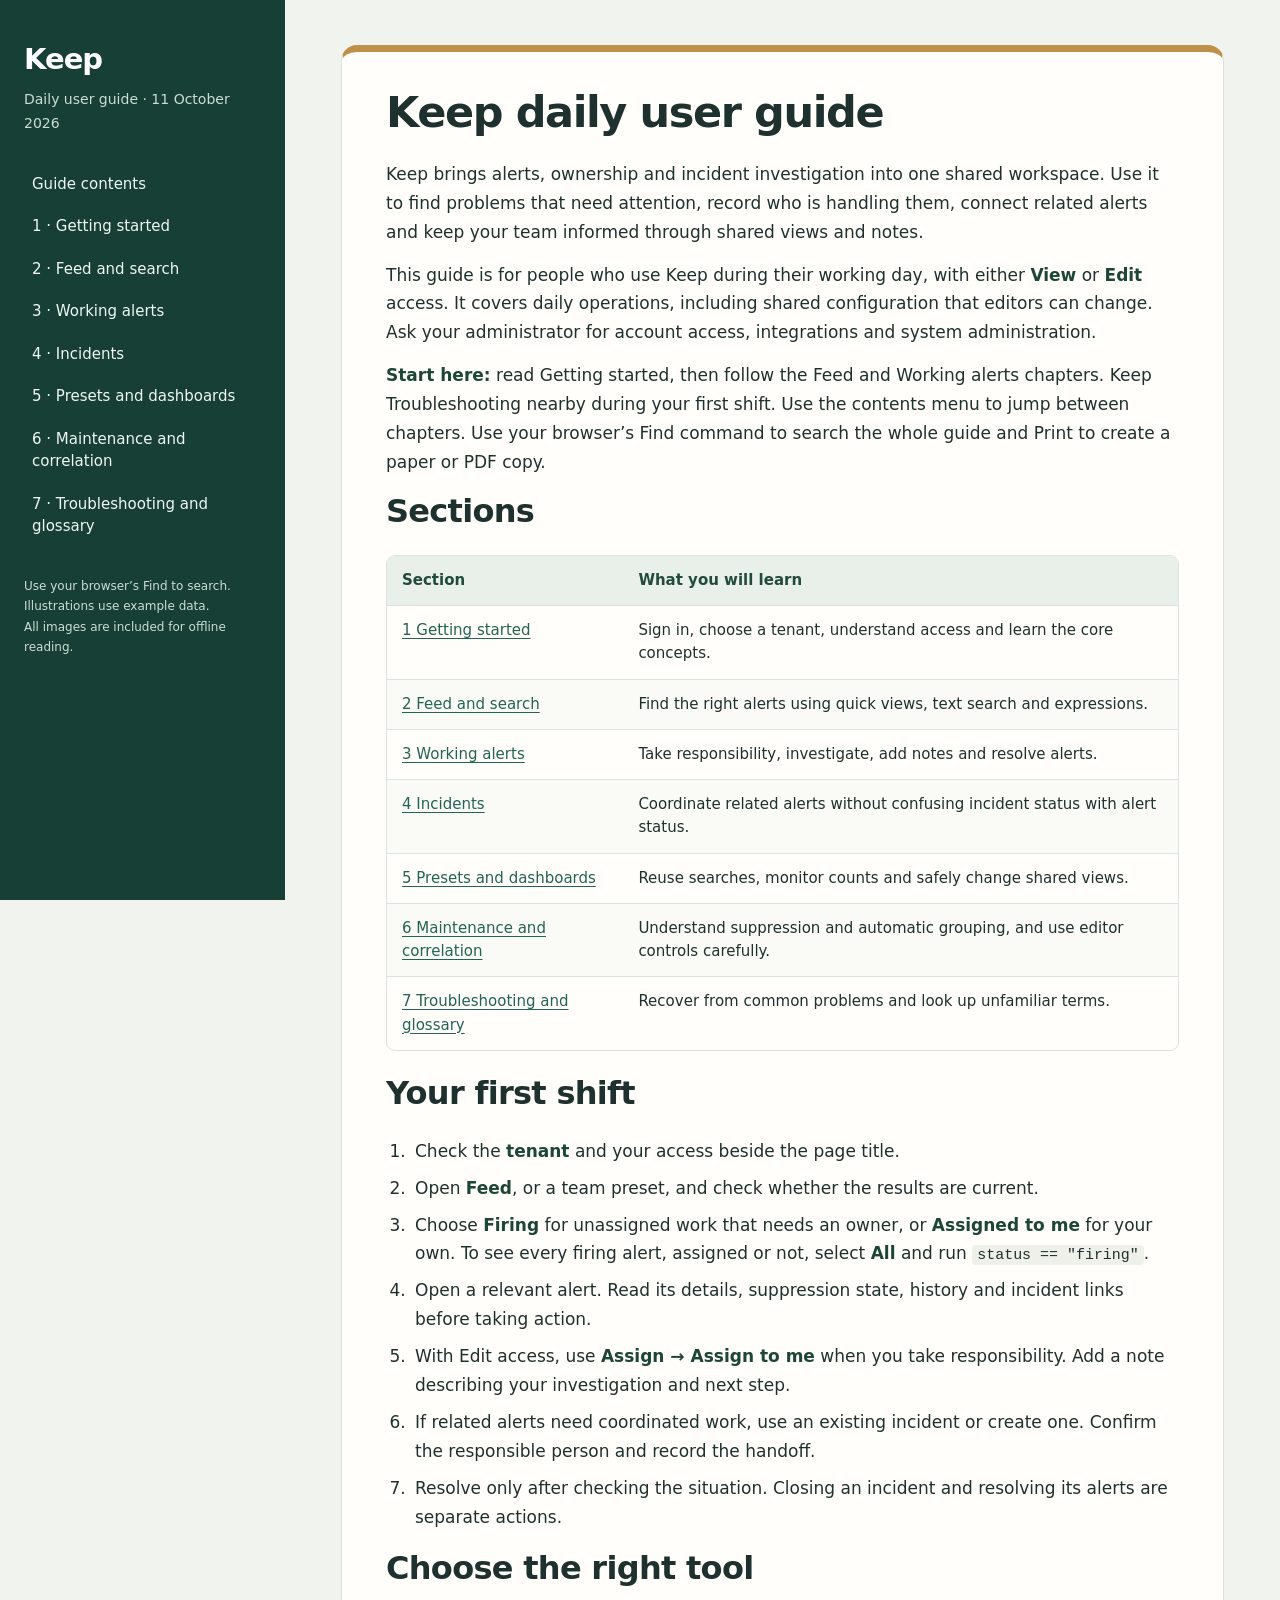
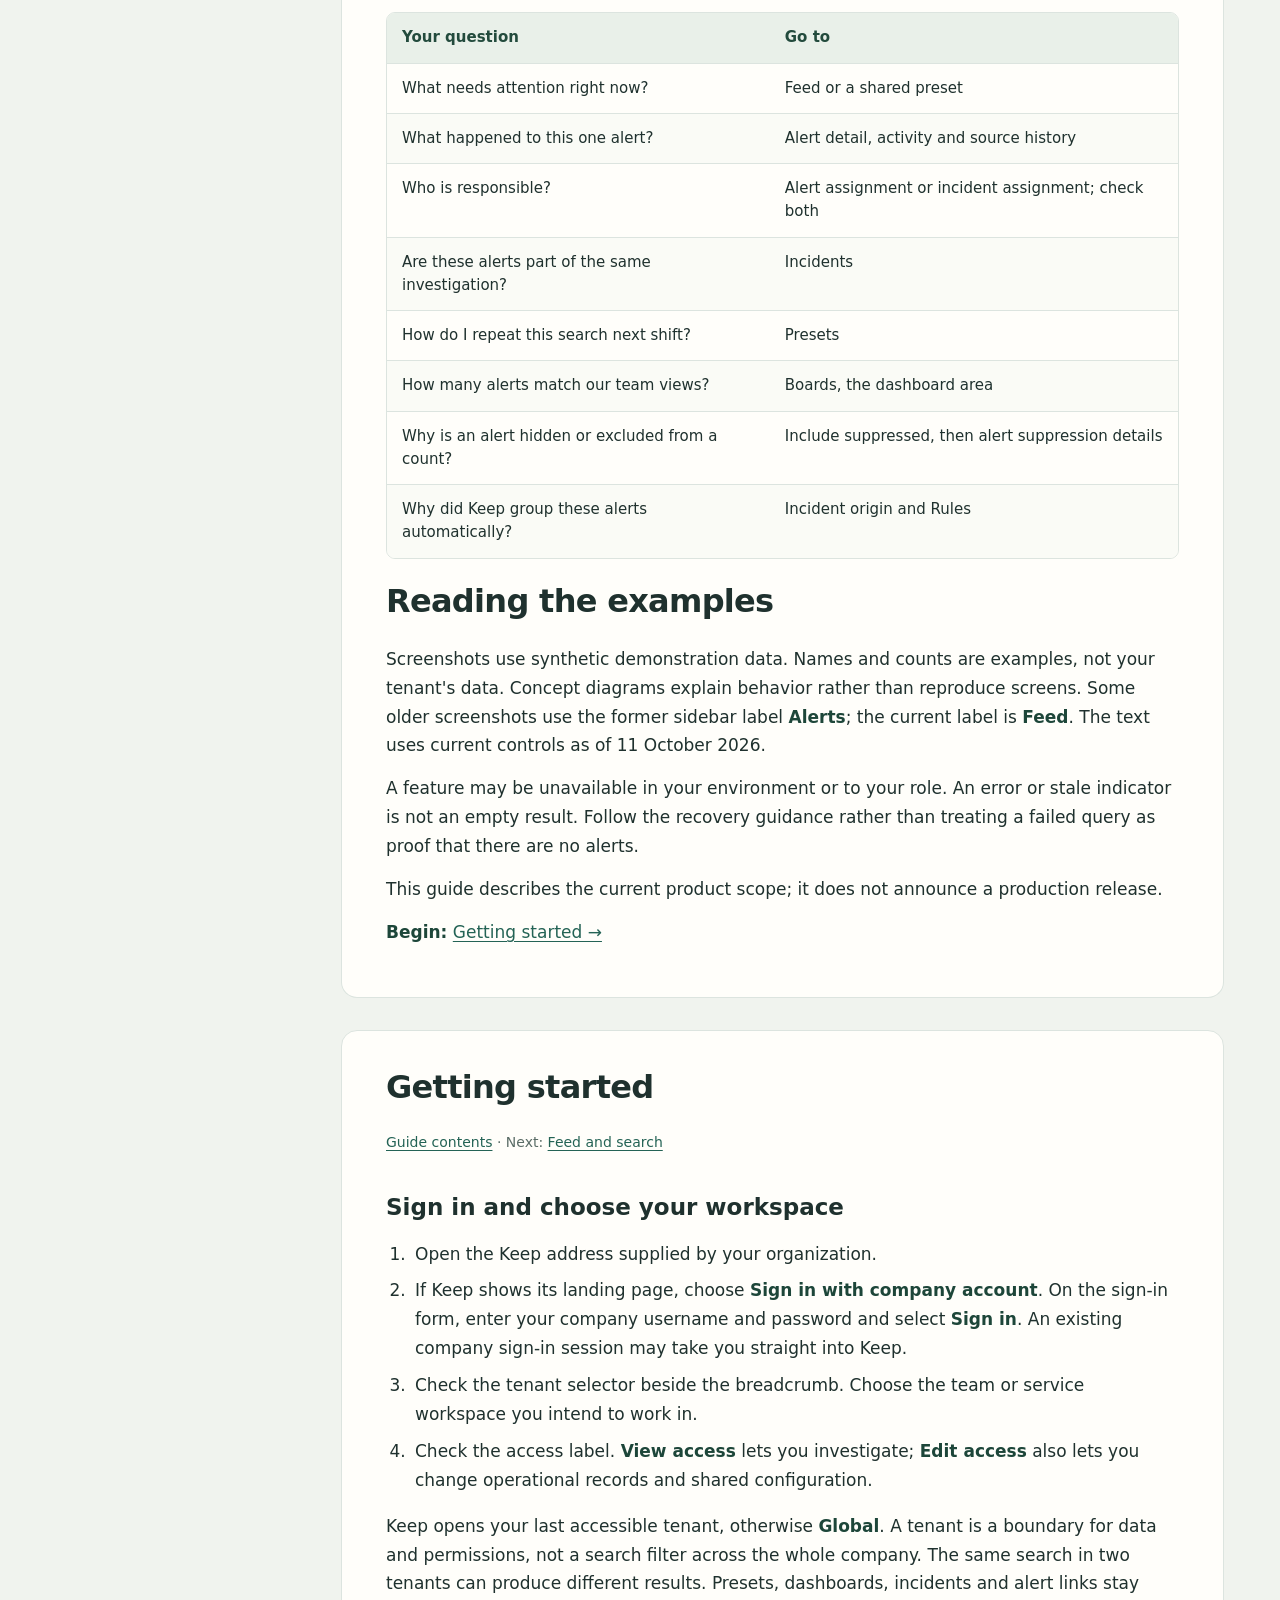
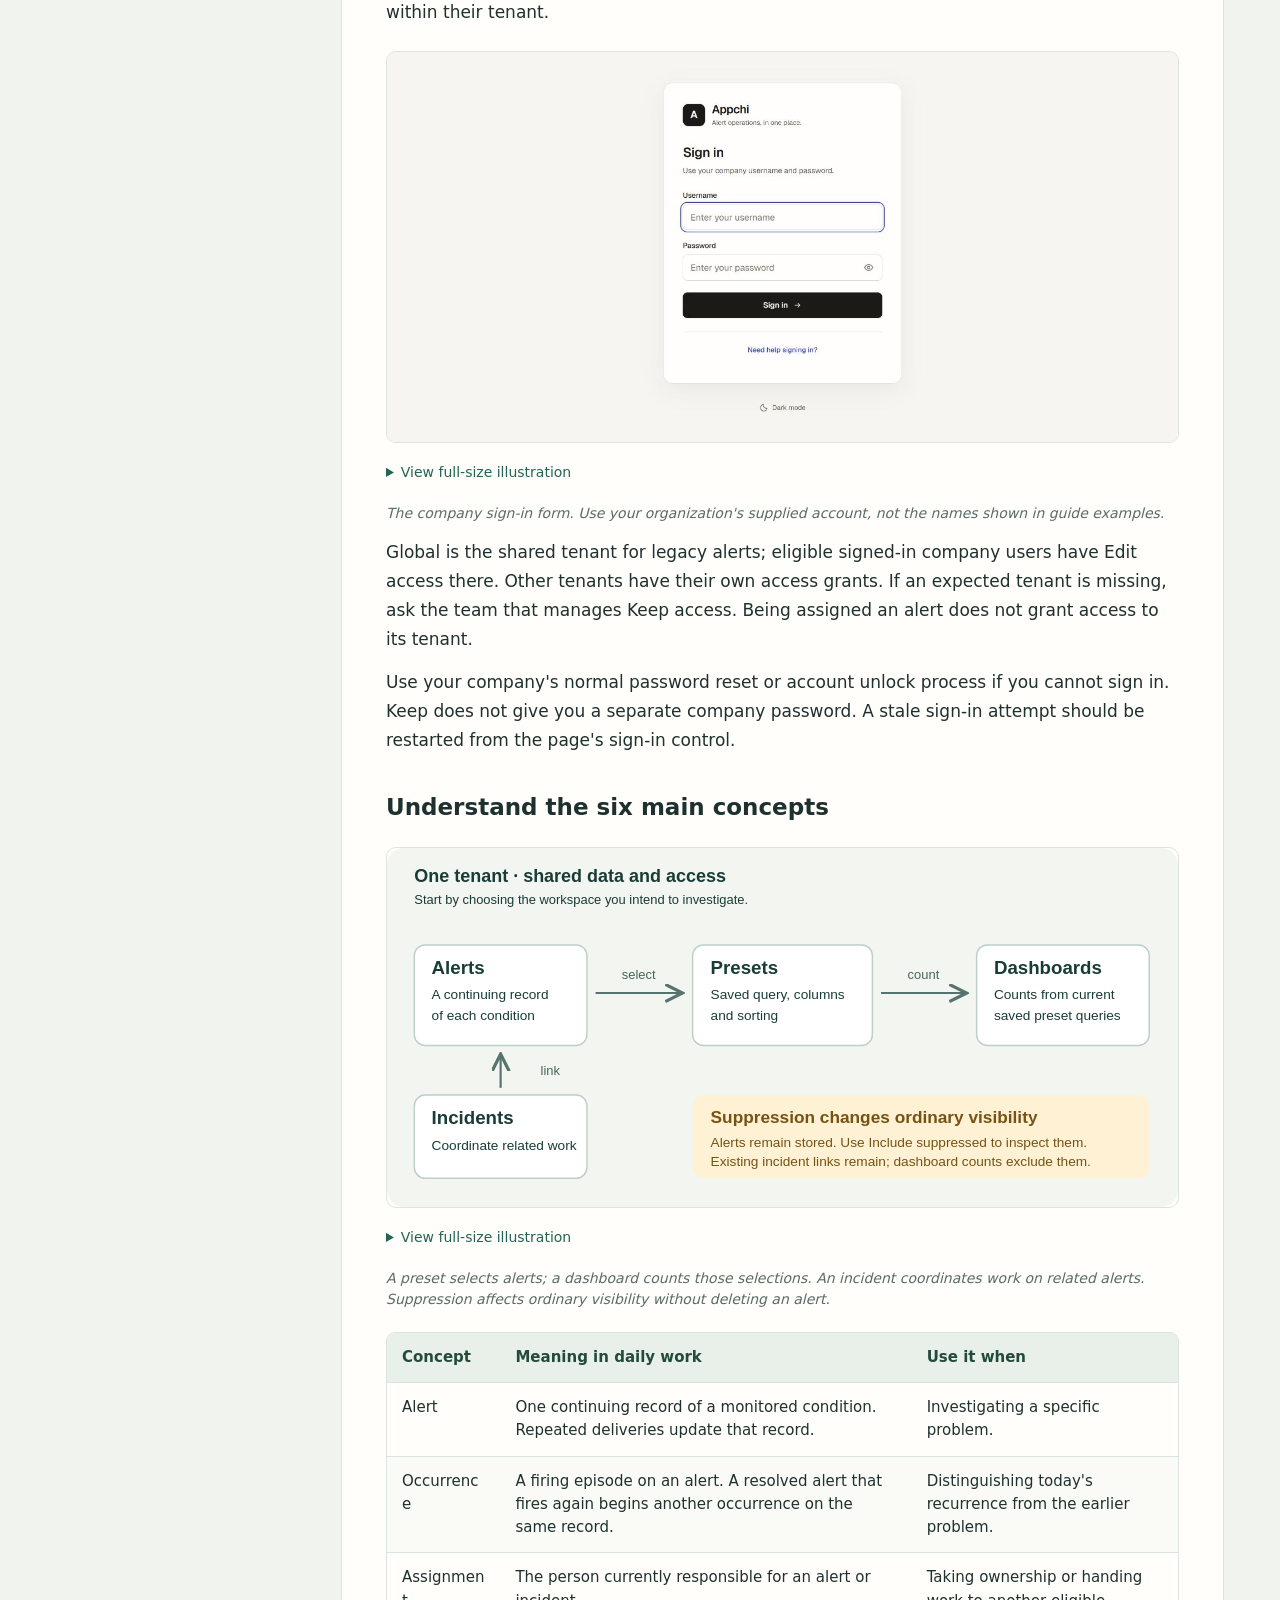
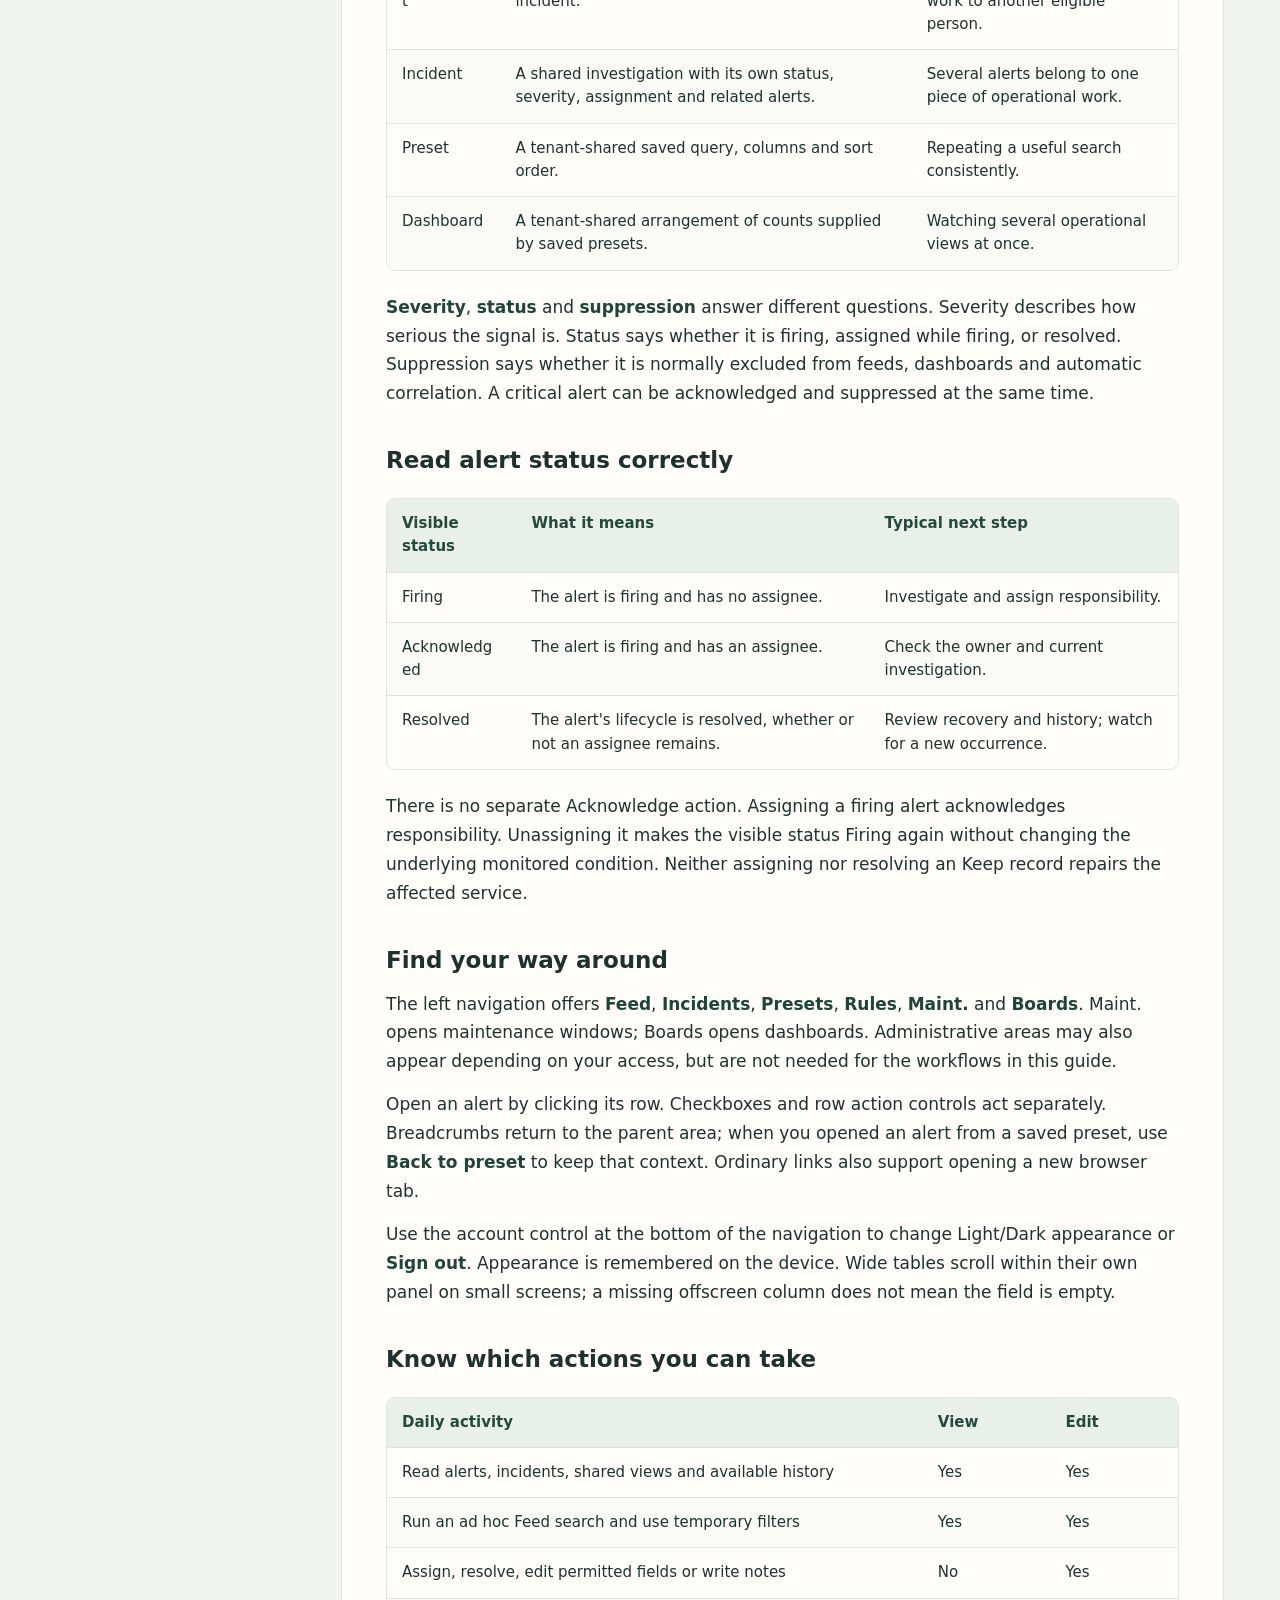
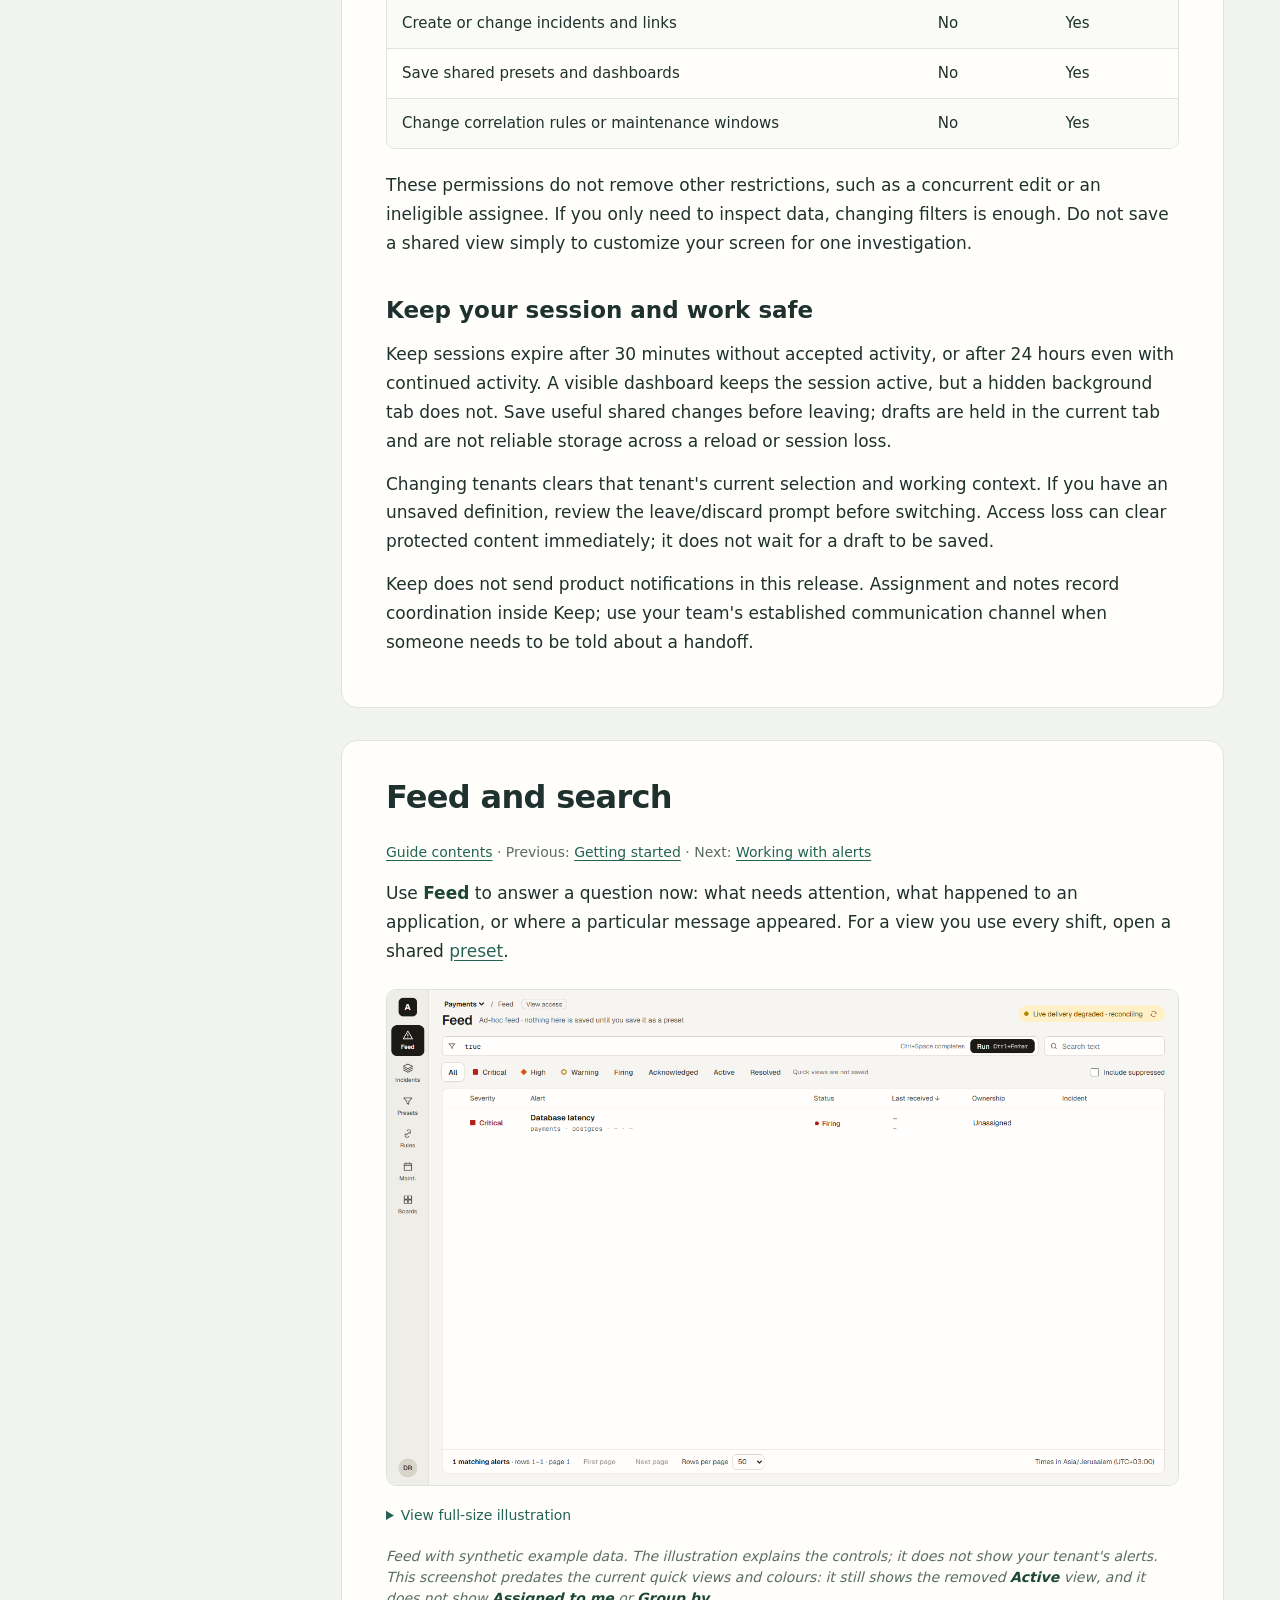
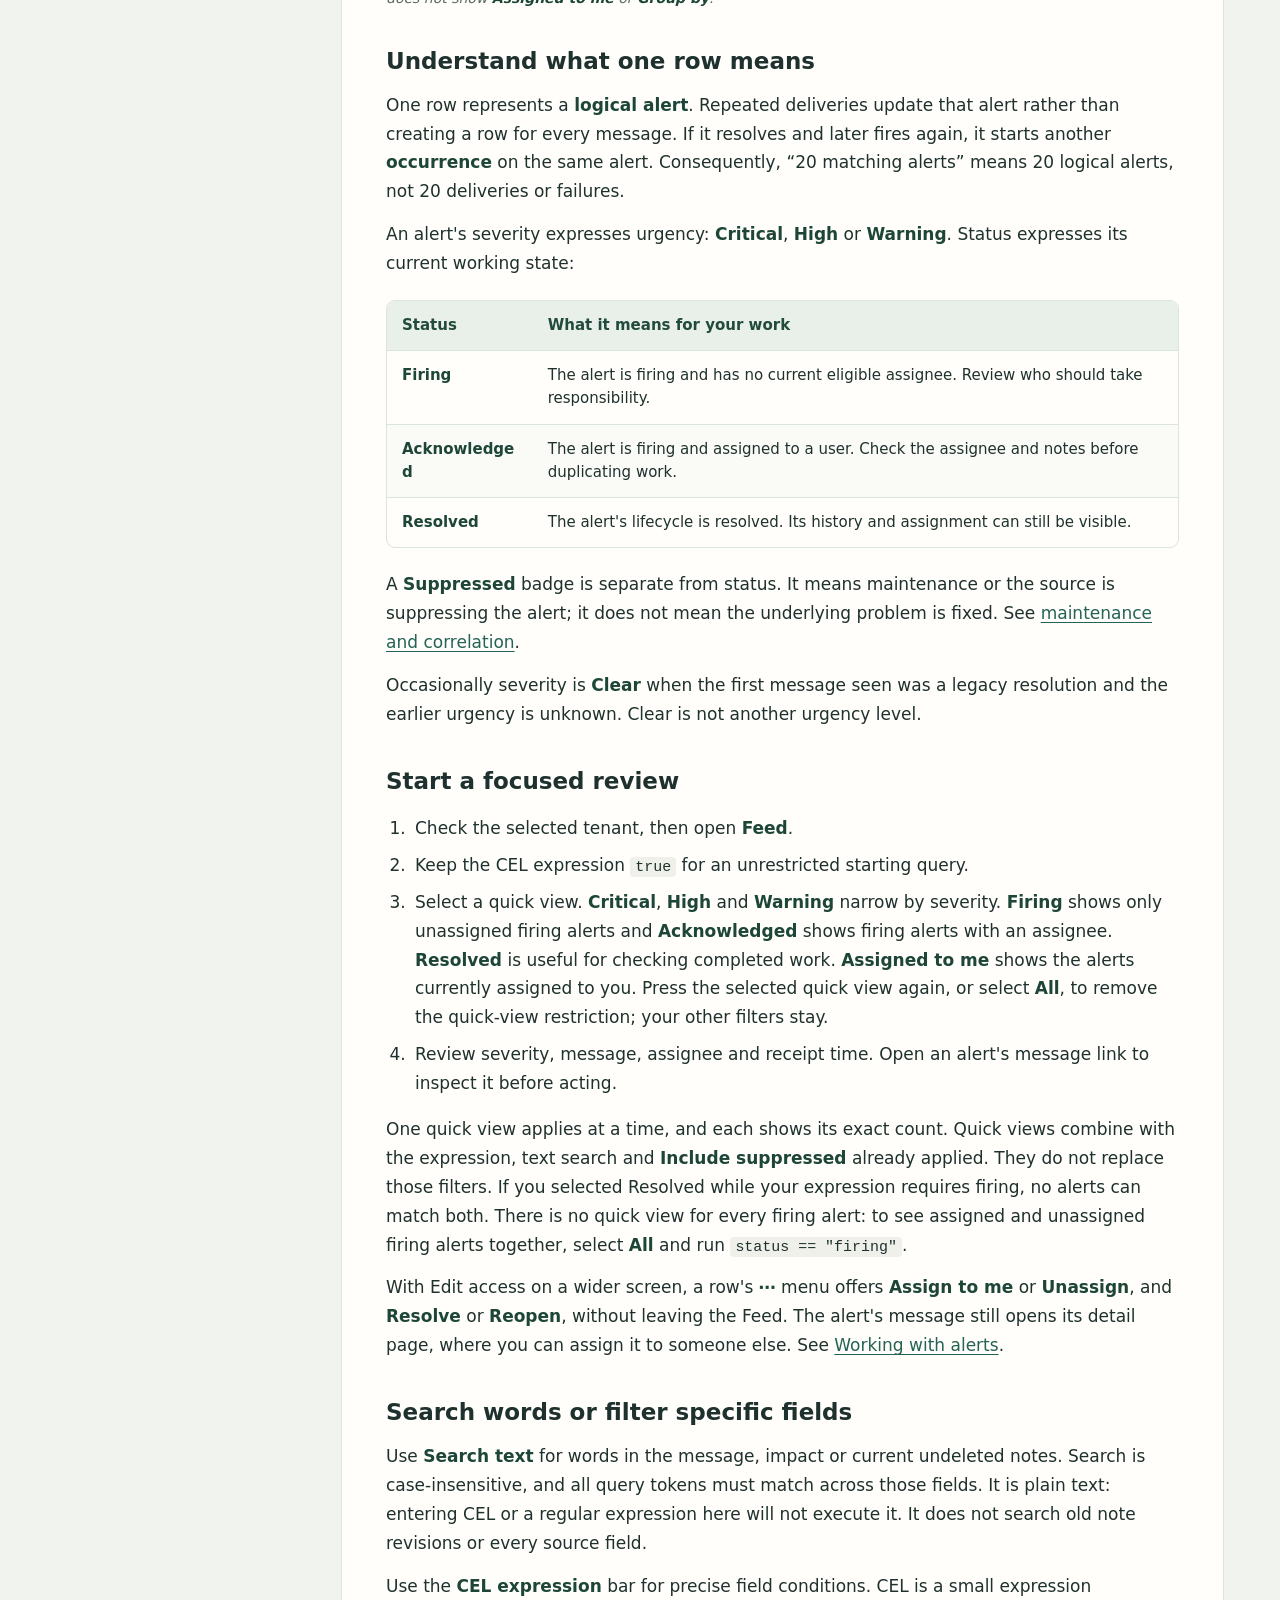
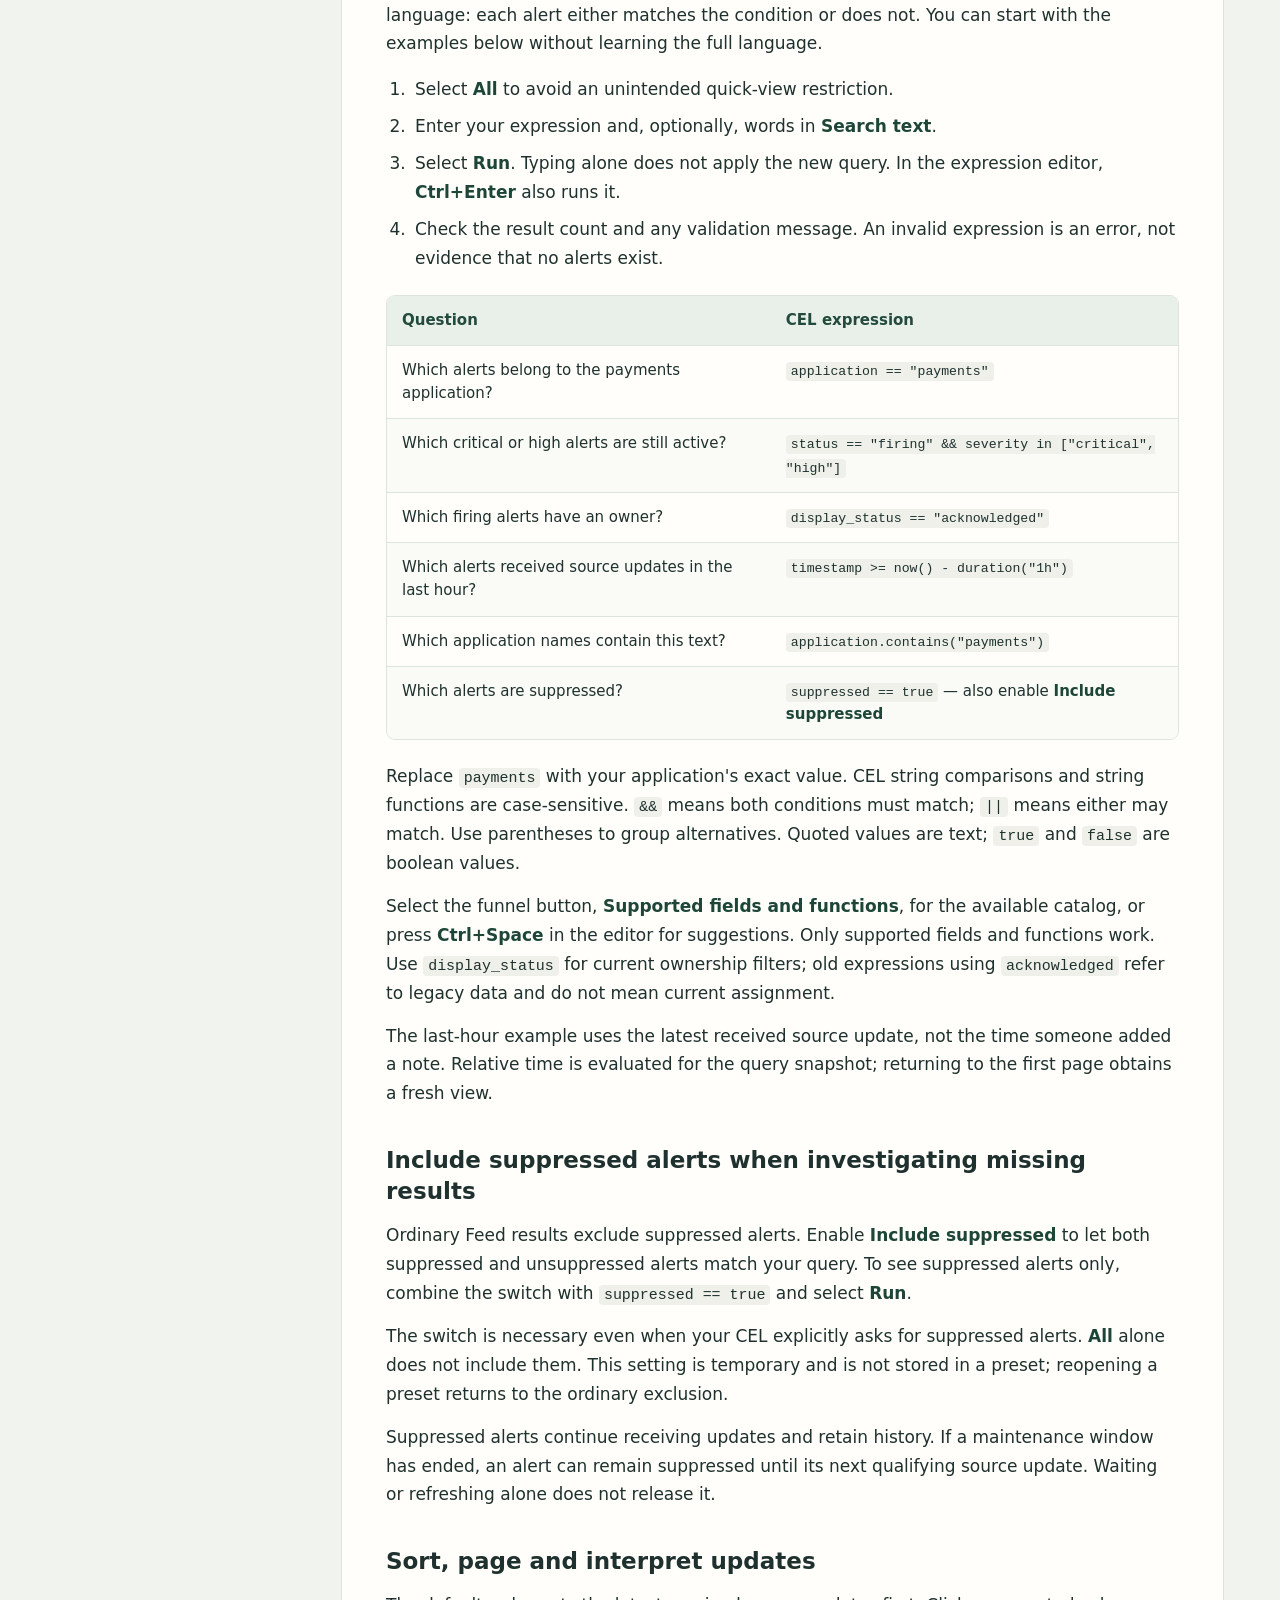
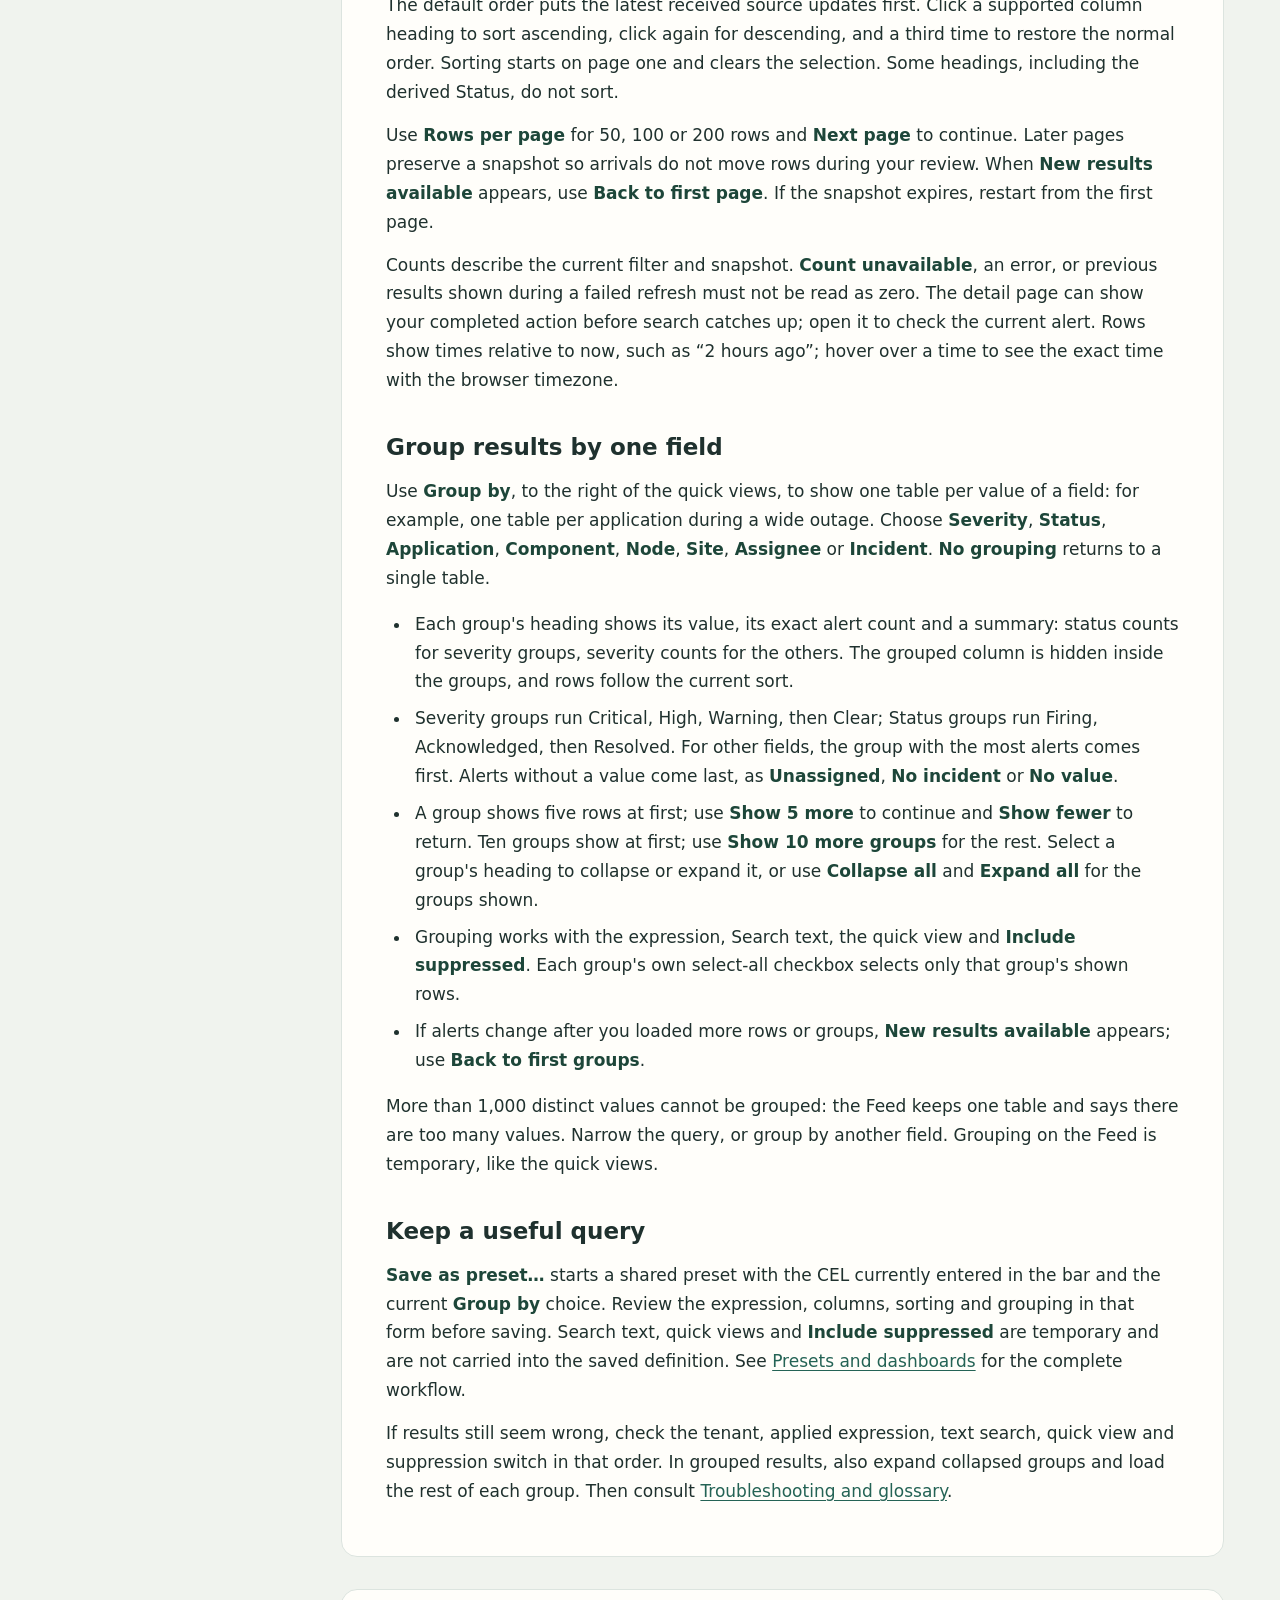
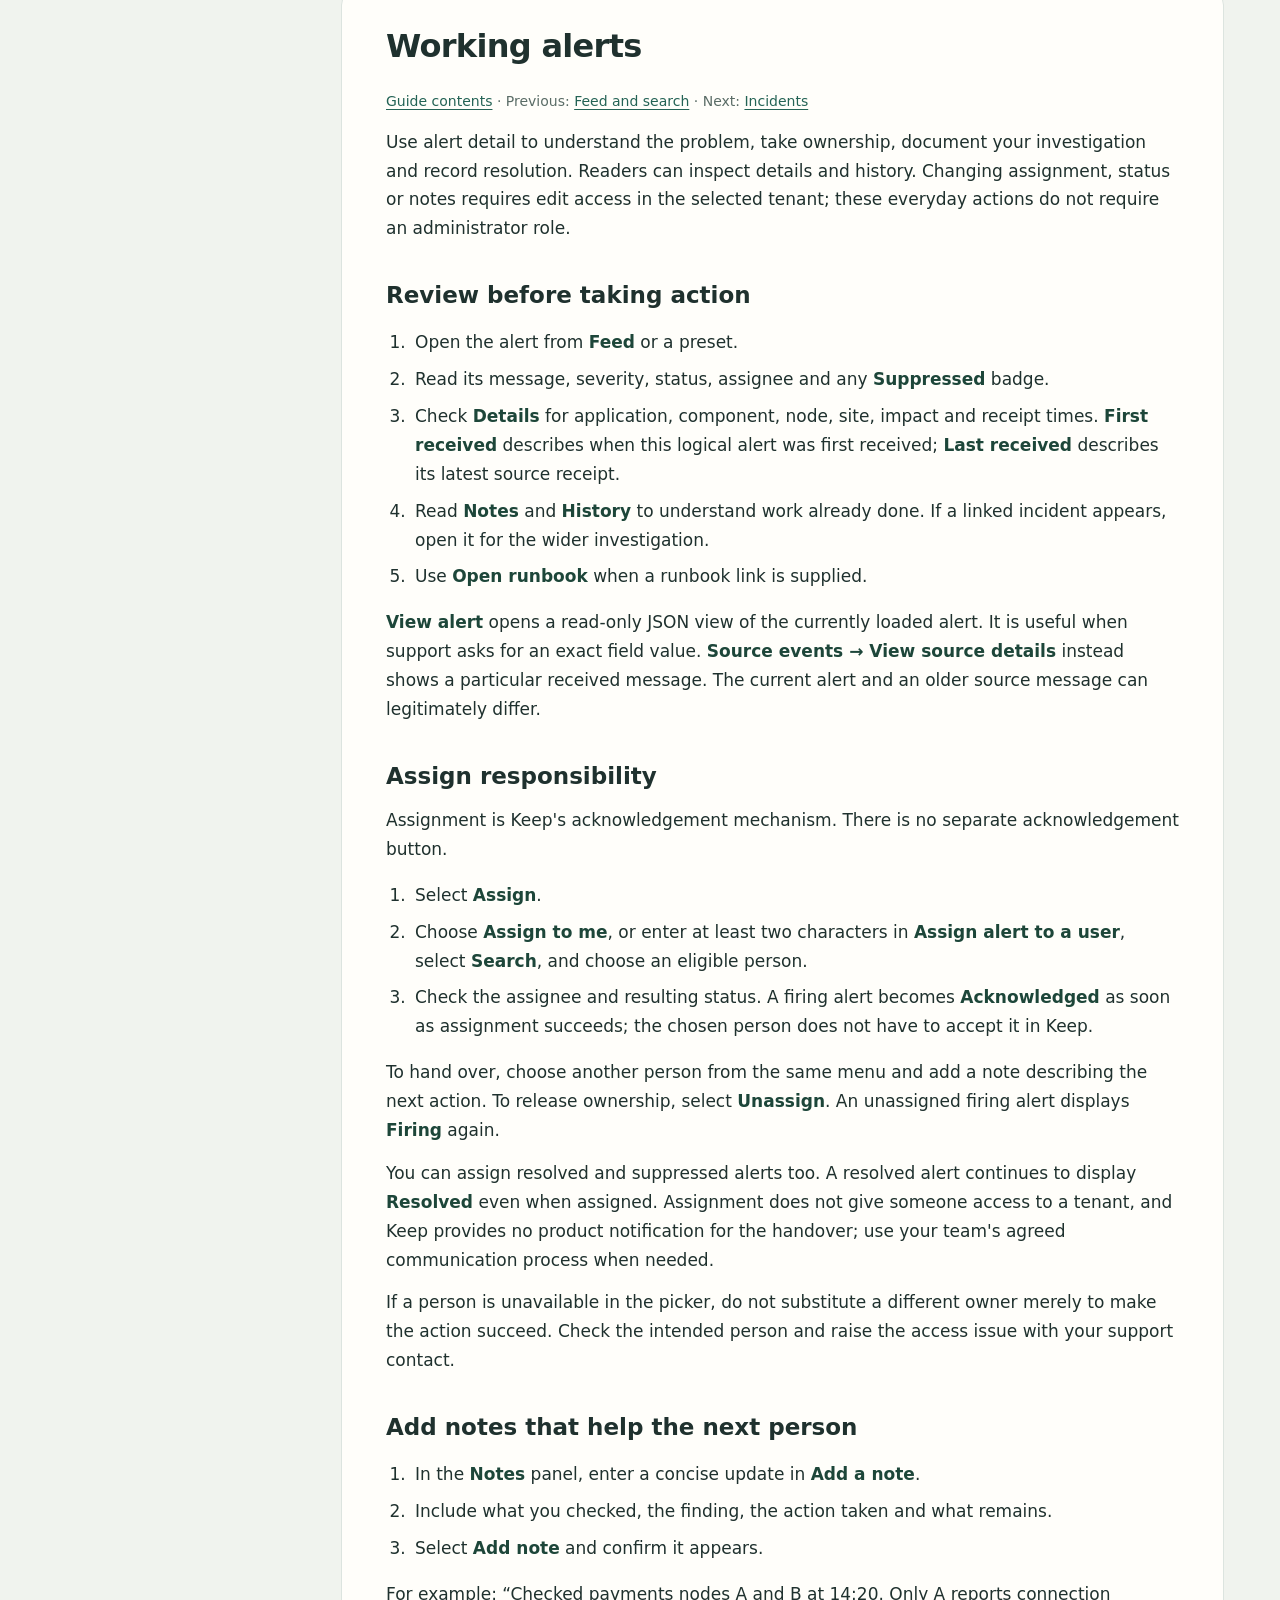
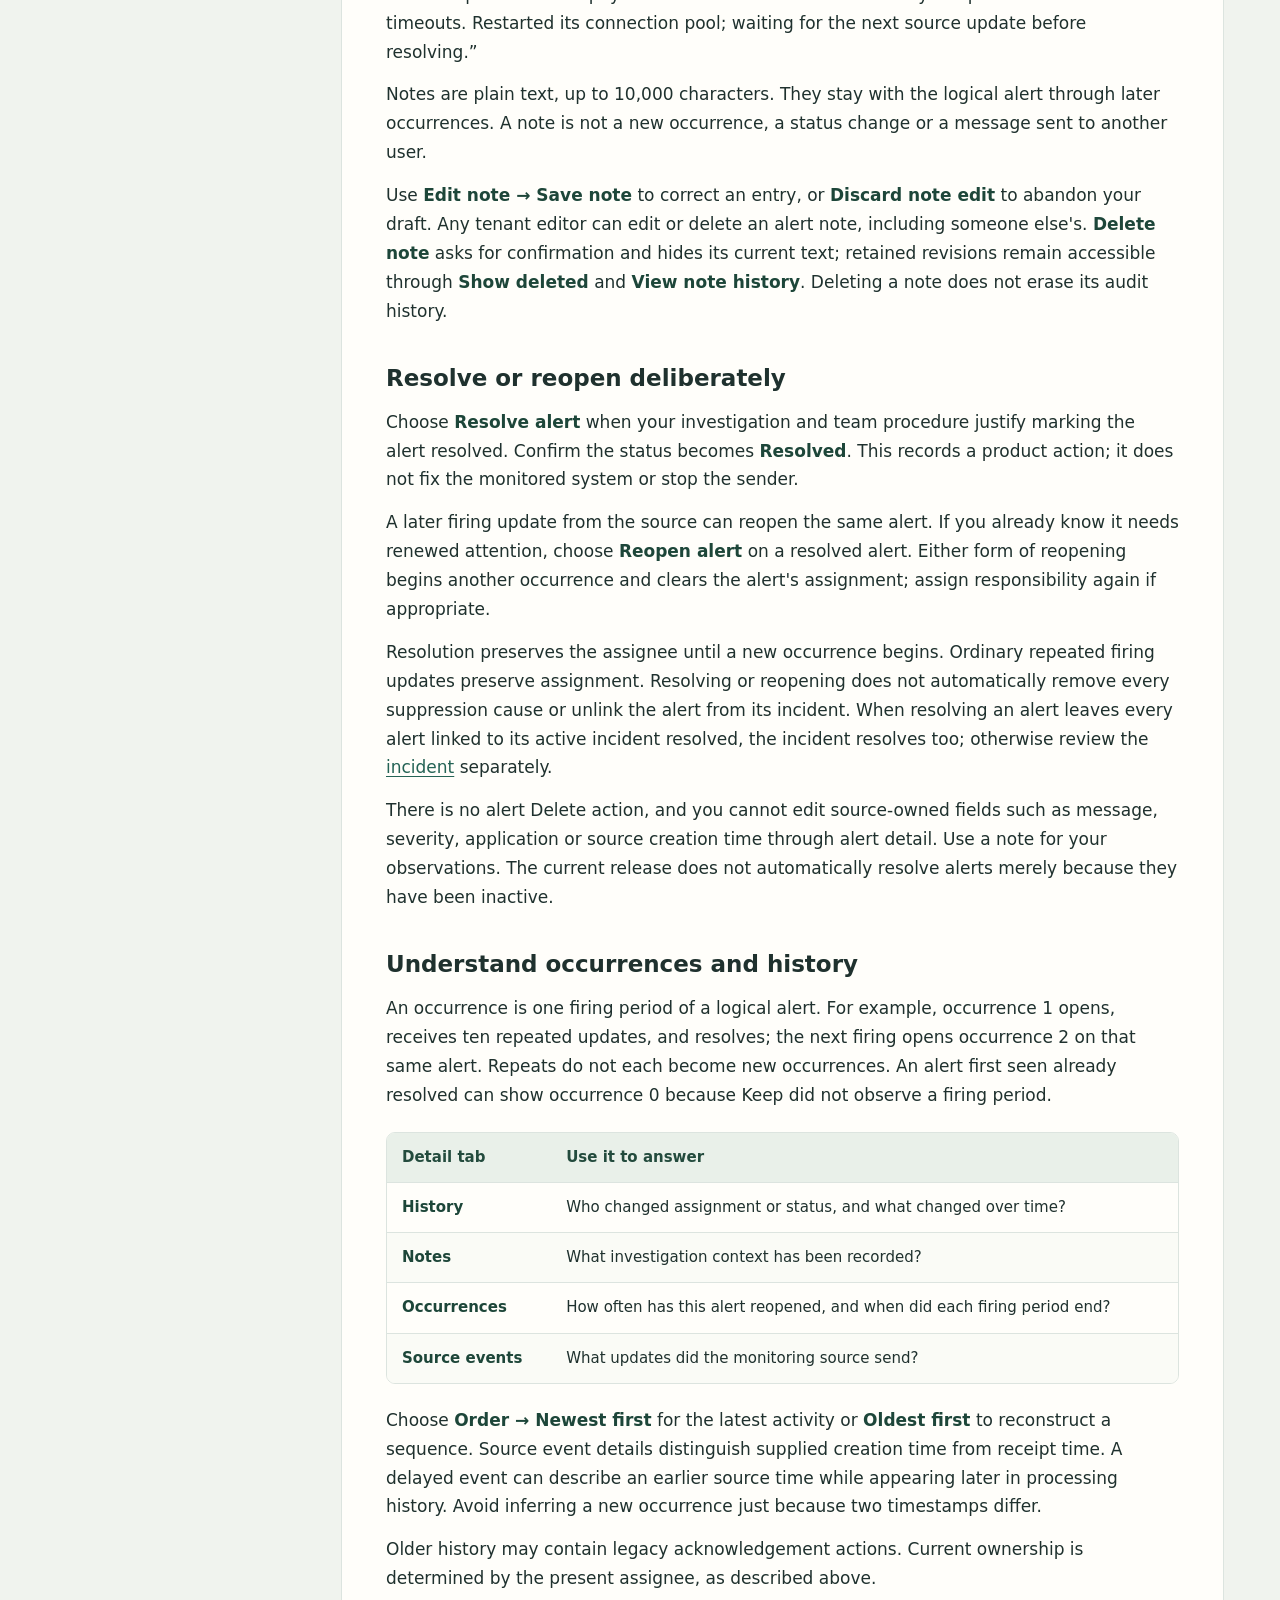
==== docs/client-guide/index.html @ 26b18c0b "Rename Appchi to Keep (REV-67) Rename the product, package namespace, distributions, environment var" ====
<!doctype html>
<html lang="en"><head><meta charset="utf-8"><meta name="viewport" content="width=device-width, initial-scale=1">
<title>Keep daily user guide</title><style>
:root{color-scheme:light;--ink:#1f312e;--muted:#5a6c66;--green:#246355;--line:#dce4df;--paper:#fffefa}
*{box-sizing:border-box}html{scroll-behavior:smooth;scroll-padding-top:24px}body{margin:0;background:#f0f3ee;color:var(--ink);font:17px/1.7 system-ui,-apple-system,"Segoe UI",sans-serif}a{color:var(--green);text-underline-offset:3px}a:hover{color:#103b30}a:focus-visible{outline:3px solid #bd811c;outline-offset:4px}aside{position:fixed;inset:0 auto 0 0;width:285px;padding:35px 24px;overflow:auto;background:#183f36;color:white}aside b{display:block;font-size:29px;letter-spacing:-1px}aside p{color:#c9ded3;font-size:14px;margin:4px 0 27px}nav a{display:block;padding:10px 8px;color:#edf8f1;text-decoration:none;font-size:15px;line-height:1.5;border-radius:5px}nav a:hover,nav a:focus{color:white;background:#2a584c}aside small{display:block;color:#c9ded3;font-size:12px;margin-top:28px}main{max-width:1230px;margin-left:285px;padding:45px 56px 80px}article{background:var(--paper);border:1px solid var(--line);border-radius:16px;margin-bottom:32px;padding:36px 44px;overflow-wrap:anywhere;scroll-margin-top:24px}article:first-child{border-top:7px solid #bf9049}h1{font-size:43px;line-height:1.16;letter-spacing:-1.4px;margin:0 0 22px}h2{font-size:32px;line-height:1.25;letter-spacing:-.7px;margin:0 0 24px}h3{font-size:23px;line-height:1.35;margin:37px 0 13px}h4{font-size:19px;margin:28px 0 10px}p{margin:14px 0}li{padding-left:4px;margin:8px 0}ul,ol{padding-left:25px}strong{color:#1d4639}img{width:100%;height:auto;display:block;border:1px solid var(--line);border-radius:10px;margin:24px 0 10px}a.figure-link{display:block}p:has(>em:only-child){font-size:14px;color:var(--muted);line-height:1.5;margin-top:10px}.table-wrap{overflow:auto;margin:22px 0;border:1px solid var(--line);border-radius:9px}table{width:100%;border-collapse:collapse;font-size:15px;line-height:1.55}th{text-align:left;background:#e9f0e9;color:#234b3d}td,th{padding:13px 15px;vertical-align:top;min-width:110px;border-bottom:1px solid var(--line)}tr:last-child td{border-bottom:0}tr:nth-child(even) td{background:#fafbf6}code{font: .88em/1.5 Consolas,monospace;background:#eef0e9;padding:2px 5px;border-radius:4px;overflow-wrap:anywhere}pre{overflow:auto;padding:16px;background:#eef0e9;border-radius:8px}blockquote{border-left:4px solid #be9654;margin:23px 0;padding:2px 21px;background:#fbf3e2}article>p:first-of-type:has(a){font-size:14px;color:var(--muted)}footer{font-size:13px;color:var(--muted);padding:0 10px}
.figure-detail{font-size:14px;color:var(--green)}.figure-detail summary{cursor:pointer;padding:4px 0}.figure-scroll{overflow:auto;max-height:75vh;border:1px solid var(--line);margin-top:10px}.figure-scroll img{width:1100px;max-width:none;margin:0;border:0;border-radius:0}
@media(max-width:1100px){aside{width:235px;padding:25px 15px}main{margin-left:235px;padding:25px}article{padding:28px}h1{font-size:36px}}
@media(max-width:760px){aside{position:relative;width:auto;padding:22px}aside b{font-size:25px}aside p{margin-bottom:12px}nav{display:grid;grid-template-columns:1fr 1fr;gap:2px 10px}nav a{font-size:13px;padding:7px 0}aside small{margin-top:12px}main{margin:0;padding:16px}article{padding:22px 18px;border-radius:11px;margin-bottom:18px}h1{font-size:32px}h2{font-size:27px}h3{font-size:21px}body{font-size:16px}.table-wrap{font-size:14px}td,th{padding:10px;min-width:125px}}
@media print{body{background:white;font-size:10pt;line-height:1.5}aside{display:none}main{margin:0;padding:0;max-width:none}article{border:0!important;border-radius:0;padding:0;margin:0;break-before:page;overflow:visible}article:first-child{break-before:auto}h1{font-size:28pt}h2{font-size:23pt}h3{font-size:16pt;break-after:avoid}h4{break-after:avoid}img{max-height:180mm;object-fit:contain;break-inside:avoid}.table-wrap{overflow:visible;border:0}table{font-size:9pt}tr{break-inside:avoid}a{color:inherit}.figure-link{break-inside:avoid}footer{margin-top:20px}@page{size:A4;margin:17mm}}
@media print{.figure-detail{display:none}}
</style></head><body><aside><b>Keep</b><p>Daily user guide · 11 October 2026</p><nav aria-label="Guide chapters"><a href="#start">Guide contents</a>
<a href="#getting-started">1 · Getting started</a>
<a href="#feed">2 · Feed and search</a>
<a href="#alerts">3 · Working alerts</a>
<a href="#incidents">4 · Incidents</a>
<a href="#views">5 · Presets and dashboards</a>
<a href="#automation">6 · Maintenance and correlation</a>
<a href="#help">7 · Troubleshooting and glossary</a></nav><small>Use your browser’s Find to search.<br>Illustrations use example data.<br>All images are included for offline reading.</small></aside><main><article id="start" aria-label="Guide contents"><h1 id="start-keep-daily-user-guide">Keep daily user guide</h1>
<p>Keep brings alerts, ownership and incident investigation into one shared workspace. Use it to find problems that need attention, record who is handling them, connect related alerts and keep your team informed through shared views and notes.</p>
<p>This guide is for people who use Keep during their working day, with either <strong>View</strong> or <strong>Edit</strong> access. It covers daily operations, including shared configuration that editors can change. Ask your administrator for account access, integrations and system administration.</p>
<p><strong>Start here:</strong> read Getting started, then follow the Feed and Working alerts chapters. Keep Troubleshooting nearby during your first shift. Use the contents menu to jump between chapters. Use your browser’s Find command to search the whole guide and Print to create a paper or PDF copy.</p>
<h2 id="start-sections">Sections</h2>
<div class="table-wrap" tabindex="0"><table>
<thead>
<tr>
<th>Section</th>
<th>What you will learn</th>
</tr>
</thead>
<tbody><tr>
<td><a href="#getting-started">1 Getting started</a></td>
<td>Sign in, choose a tenant, understand access and learn the core concepts.</td>
</tr>
<tr>
<td><a href="#feed">2 Feed and search</a></td>
<td>Find the right alerts using quick views, text search and expressions.</td>
</tr>
<tr>
<td><a href="#alerts">3 Working alerts</a></td>
<td>Take responsibility, investigate, add notes and resolve alerts.</td>
</tr>
<tr>
<td><a href="#incidents">4 Incidents</a></td>
<td>Coordinate related alerts without confusing incident status with alert status.</td>
</tr>
<tr>
<td><a href="#views">5 Presets and dashboards</a></td>
<td>Reuse searches, monitor counts and safely change shared views.</td>
</tr>
<tr>
<td><a href="#automation">6 Maintenance and correlation</a></td>
<td>Understand suppression and automatic grouping, and use editor controls carefully.</td>
</tr>
<tr>
<td><a href="#help">7 Troubleshooting and glossary</a></td>
<td>Recover from common problems and look up unfamiliar terms.</td>
</tr>
</tbody></table></div>
<h2 id="start-your-first-shift">Your first shift</h2>
<ol>
<li>Check the <strong>tenant</strong> and your access beside the page title.</li>
<li>Open <strong>Feed</strong>, or a team preset, and check whether the results are current.</li>
<li>Choose <strong>Firing</strong> for unassigned work that needs an owner, or <strong>Assigned to me</strong> for your own. To see every firing alert, assigned or not, select <strong>All</strong> and run <code>status == &quot;firing&quot;</code>.</li>
<li>Open a relevant alert. Read its details, suppression state, history and incident links before taking action.</li>
<li>With Edit access, use <strong>Assign → Assign to me</strong> when you take responsibility. Add a note describing your investigation and next step.</li>
<li>If related alerts need coordinated work, use an existing incident or create one. Confirm the responsible person and record the handoff.</li>
<li>Resolve only after checking the situation. Closing an incident and resolving its alerts are separate actions.</li>
</ol>
<h2 id="start-choose-the-right-tool">Choose the right tool</h2>
<div class="table-wrap" tabindex="0"><table>
<thead>
<tr>
<th>Your question</th>
<th>Go to</th>
</tr>
</thead>
<tbody><tr>
<td>What needs attention right now?</td>
<td>Feed or a shared preset</td>
</tr>
<tr>
<td>What happened to this one alert?</td>
<td>Alert detail, activity and source history</td>
</tr>
<tr>
<td>Who is responsible?</td>
<td>Alert assignment or incident assignment; check both</td>
</tr>
<tr>
<td>Are these alerts part of the same investigation?</td>
<td>Incidents</td>
</tr>
<tr>
<td>How do I repeat this search next shift?</td>
<td>Presets</td>
</tr>
<tr>
<td>How many alerts match our team views?</td>
<td>Boards, the dashboard area</td>
</tr>
<tr>
<td>Why is an alert hidden or excluded from a count?</td>
<td>Include suppressed, then alert suppression details</td>
</tr>
<tr>
<td>Why did Keep group these alerts automatically?</td>
<td>Incident origin and Rules</td>
</tr>
</tbody></table></div>
<h2 id="start-reading-the-examples">Reading the examples</h2>
<p>Screenshots use synthetic demonstration data. Names and counts are examples, not your tenant&#39;s data. Concept diagrams explain behavior rather than reproduce screens. Some older screenshots use the former sidebar label <strong>Alerts</strong>; the current label is <strong>Feed</strong>. The text uses current controls as of 11 October 2026.</p>
<p>A feature may be unavailable in your environment or to your role. An error or stale indicator is not an empty result. Follow the recovery guidance rather than treating a failed query as proof that there are no alerts.</p>
<p>This guide describes the current product scope; it does not announce a production release.</p>
<p><strong>Begin:</strong> <a href="#getting-started">Getting started →</a></p>
</article>
<article id="getting-started" aria-label="1 · Getting started"><h2 id="getting-started-getting-started">Getting started</h2>
<p><a href="#start">Guide contents</a> · Next: <a href="#feed">Feed and search</a></p>
<h3 id="getting-started-sign-in-and-choose-your-workspace">Sign in and choose your workspace</h3>
<ol>
<li>Open the Keep address supplied by your organization.</li>
<li>If Keep shows its landing page, choose <strong>Sign in with company account</strong>. On the sign-in form, enter your company username and password and select <strong>Sign in</strong>. An existing company sign-in session may take you straight into Keep.</li>
<li>Check the tenant selector beside the breadcrumb. Choose the team or service workspace you intend to work in.</li>
<li>Check the access label. <strong>View access</strong> lets you investigate; <strong>Edit access</strong> also lets you change operational records and shared configuration.</li>
</ol>
<p>Keep opens your last accessible tenant, otherwise <strong>Global</strong>. A tenant is a boundary for data and permissions, not a search filter across the whole company. The same search in two tenants can produce different results. Presets, dashboards, incidents and alert links stay within their tenant.</p>
<p><img src="[data-uri]" alt="Keep sign-in page with username, password, password visibility and Sign in controls"><details class="figure-detail"><summary>View full-size illustration</summary><div class="figure-scroll" tabindex="0"><img src="[data-uri]" alt="Keep sign-in page with username, password, password visibility and Sign in controls"></div></details></p>
<p><em>The company sign-in form. Use your organization&#39;s supplied account, not the names shown in guide examples.</em></p>
<p>Global is the shared tenant for legacy alerts; eligible signed-in company users have Edit access there. Other tenants have their own access grants. If an expected tenant is missing, ask the team that manages Keep access. Being assigned an alert does not grant access to its tenant.</p>
<p>Use your company&#39;s normal password reset or account unlock process if you cannot sign in. Keep does not give you a separate company password. A stale sign-in attempt should be restarted from the page&#39;s sign-in control.</p>
<h3 id="getting-started-understand-the-six-main-concepts">Understand the six main concepts</h3>
<p><img src="[data-uri]" alt="Concept map showing alerts collected into incidents and queried by presets that supply dashboard counts, with suppression affecting visibility"><details class="figure-detail"><summary>View full-size illustration</summary><div class="figure-scroll" tabindex="0"><img src="[data-uri]" alt="Concept map showing alerts collected into incidents and queried by presets that supply dashboard counts, with suppression affecting visibility"></div></details></p>
<p><em>A preset selects alerts; a dashboard counts those selections. An incident coordinates work on related alerts. Suppression affects ordinary visibility without deleting an alert.</em></p>
<div class="table-wrap" tabindex="0"><table>
<thead>
<tr>
<th>Concept</th>
<th>Meaning in daily work</th>
<th>Use it when</th>
</tr>
</thead>
<tbody><tr>
<td>Alert</td>
<td>One continuing record of a monitored condition. Repeated deliveries update that record.</td>
<td>Investigating a specific problem.</td>
</tr>
<tr>
<td>Occurrence</td>
<td>A firing episode on an alert. A resolved alert that fires again begins another occurrence on the same record.</td>
<td>Distinguishing today&#39;s recurrence from the earlier problem.</td>
</tr>
<tr>
<td>Assignment</td>
<td>The person currently responsible for an alert or incident.</td>
<td>Taking ownership or handing work to another eligible person.</td>
</tr>
<tr>
<td>Incident</td>
<td>A shared investigation with its own status, severity, assignment and related alerts.</td>
<td>Several alerts belong to one piece of operational work.</td>
</tr>
<tr>
<td>Preset</td>
<td>A tenant-shared saved query, columns and sort order.</td>
<td>Repeating a useful search consistently.</td>
</tr>
<tr>
<td>Dashboard</td>
<td>A tenant-shared arrangement of counts supplied by saved presets.</td>
<td>Watching several operational views at once.</td>
</tr>
</tbody></table></div>
<p><strong>Severity</strong>, <strong>status</strong> and <strong>suppression</strong> answer different questions. Severity describes how serious the signal is. Status says whether it is firing, assigned while firing, or resolved. Suppression says whether it is normally excluded from feeds, dashboards and automatic correlation. A critical alert can be acknowledged and suppressed at the same time.</p>
<h3 id="getting-started-read-alert-status-correctly">Read alert status correctly</h3>
<div class="table-wrap" tabindex="0"><table>
<thead>
<tr>
<th>Visible status</th>
<th>What it means</th>
<th>Typical next step</th>
</tr>
</thead>
<tbody><tr>
<td>Firing</td>
<td>The alert is firing and has no assignee.</td>
<td>Investigate and assign responsibility.</td>
</tr>
<tr>
<td>Acknowledged</td>
<td>The alert is firing and has an assignee.</td>
<td>Check the owner and current investigation.</td>
</tr>
<tr>
<td>Resolved</td>
<td>The alert&#39;s lifecycle is resolved, whether or not an assignee remains.</td>
<td>Review recovery and history; watch for a new occurrence.</td>
</tr>
</tbody></table></div>
<p>There is no separate Acknowledge action. Assigning a firing alert acknowledges responsibility. Unassigning it makes the visible status Firing again without changing the underlying monitored condition. Neither assigning nor resolving an Keep record repairs the affected service.</p>
<h3 id="getting-started-find-your-way-around">Find your way around</h3>
<p>The left navigation offers <strong>Feed</strong>, <strong>Incidents</strong>, <strong>Presets</strong>, <strong>Rules</strong>, <strong>Maint.</strong> and <strong>Boards</strong>. Maint. opens maintenance windows; Boards opens dashboards. Administrative areas may also appear depending on your access, but are not needed for the workflows in this guide.</p>
<p>Open an alert by clicking its row. Checkboxes and row action controls act separately. Breadcrumbs return to the parent area; when you opened an alert from a saved preset, use <strong>Back to preset</strong> to keep that context. Ordinary links also support opening a new browser tab.</p>
<p>Use the account control at the bottom of the navigation to change Light/Dark appearance or <strong>Sign out</strong>. Appearance is remembered on the device. Wide tables scroll within their own panel on small screens; a missing offscreen column does not mean the field is empty.</p>
<h3 id="getting-started-know-which-actions-you-can-take">Know which actions you can take</h3>
<div class="table-wrap" tabindex="0"><table>
<thead>
<tr>
<th>Daily activity</th>
<th>View</th>
<th>Edit</th>
</tr>
</thead>
<tbody><tr>
<td>Read alerts, incidents, shared views and available history</td>
<td>Yes</td>
<td>Yes</td>
</tr>
<tr>
<td>Run an ad hoc Feed search and use temporary filters</td>
<td>Yes</td>
<td>Yes</td>
</tr>
<tr>
<td>Assign, resolve, edit permitted fields or write notes</td>
<td>No</td>
<td>Yes</td>
</tr>
<tr>
<td>Create or change incidents and links</td>
<td>No</td>
<td>Yes</td>
</tr>
<tr>
<td>Save shared presets and dashboards</td>
<td>No</td>
<td>Yes</td>
</tr>
<tr>
<td>Change correlation rules or maintenance windows</td>
<td>No</td>
<td>Yes</td>
</tr>
</tbody></table></div>
<p>These permissions do not remove other restrictions, such as a concurrent edit or an ineligible assignee. If you only need to inspect data, changing filters is enough. Do not save a shared view simply to customize your screen for one investigation.</p>
<h3 id="getting-started-keep-your-session-and-work-safe">Keep your session and work safe</h3>
<p>Keep sessions expire after 30 minutes without accepted activity, or after 24 hours even with continued activity. A visible dashboard keeps the session active, but a hidden background tab does not. Save useful shared changes before leaving; drafts are held in the current tab and are not reliable storage across a reload or session loss.</p>
<p>Changing tenants clears that tenant&#39;s current selection and working context. If you have an unsaved definition, review the leave/discard prompt before switching. Access loss can clear protected content immediately; it does not wait for a draft to be saved.</p>
<p>Keep does not send product notifications in this release. Assignment and notes record coordination inside Keep; use your team&#39;s established communication channel when someone needs to be told about a handoff.</p>
</article>
<article id="feed" aria-label="2 · Feed and search"><h2 id="feed-feed-and-search">Feed and search</h2>
<p><a href="#start">Guide contents</a> · Previous: <a href="#getting-started">Getting started</a> · Next: <a href="#alerts">Working with alerts</a></p>
<p>Use <strong>Feed</strong> to answer a question now: what needs attention, what happened to an application, or where a particular message appeared. For a view you use every shift, open a shared <a href="#views">preset</a>.</p>
<p><img src="[data-uri]" alt="Keep Feed showing the query bar, quick views, alert rows and pagination."><details class="figure-detail"><summary>View full-size illustration</summary><div class="figure-scroll" tabindex="0"><img src="[data-uri]" alt="Keep Feed showing the query bar, quick views, alert rows and pagination."></div></details></p>
<p><em>Feed with synthetic example data. The illustration explains the controls; it does not show your tenant&#39;s alerts. This screenshot predates the current quick views and colours: it still shows the removed <strong>Active</strong> view, and it does not show <strong>Assigned to me</strong> or <strong>Group by</strong>.</em></p>
<h3 id="feed-understand-what-one-row-means">Understand what one row means</h3>
<p>One row represents a <strong>logical alert</strong>. Repeated deliveries update that alert rather than creating a row for every message. If it resolves and later fires again, it starts another <strong>occurrence</strong> on the same alert. Consequently, “20 matching alerts” means 20 logical alerts, not 20 deliveries or failures.</p>
<p>An alert&#39;s severity expresses urgency: <strong>Critical</strong>, <strong>High</strong> or <strong>Warning</strong>. Status expresses its current working state:</p>
<div class="table-wrap" tabindex="0"><table>
<thead>
<tr>
<th>Status</th>
<th>What it means for your work</th>
</tr>
</thead>
<tbody><tr>
<td><strong>Firing</strong></td>
<td>The alert is firing and has no current eligible assignee. Review who should take responsibility.</td>
</tr>
<tr>
<td><strong>Acknowledged</strong></td>
<td>The alert is firing and assigned to a user. Check the assignee and notes before duplicating work.</td>
</tr>
<tr>
<td><strong>Resolved</strong></td>
<td>The alert&#39;s lifecycle is resolved. Its history and assignment can still be visible.</td>
</tr>
</tbody></table></div>
<p>A <strong>Suppressed</strong> badge is separate from status. It means maintenance or the source is suppressing the alert; it does not mean the underlying problem is fixed. See <a href="#automation">maintenance and correlation</a>.</p>
<p>Occasionally severity is <strong>Clear</strong> when the first message seen was a legacy resolution and the earlier urgency is unknown. Clear is not another urgency level.</p>
<h3 id="feed-start-a-focused-review">Start a focused review</h3>
<ol>
<li>Check the selected tenant, then open <strong>Feed</strong>.</li>
<li>Keep the CEL expression <code>true</code> for an unrestricted starting query.</li>
<li>Select a quick view. <strong>Critical</strong>, <strong>High</strong> and <strong>Warning</strong> narrow by severity. <strong>Firing</strong> shows only unassigned firing alerts and <strong>Acknowledged</strong> shows firing alerts with an assignee. <strong>Resolved</strong> is useful for checking completed work. <strong>Assigned to me</strong> shows the alerts currently assigned to you. Press the selected quick view again, or select <strong>All</strong>, to remove the quick-view restriction; your other filters stay.</li>
<li>Review severity, message, assignee and receipt time. Open an alert&#39;s message link to inspect it before acting.</li>
</ol>
<p>One quick view applies at a time, and each shows its exact count. Quick views combine with the expression, text search and <strong>Include suppressed</strong> already applied. They do not replace those filters. If you selected Resolved while your expression requires firing, no alerts can match both. There is no quick view for every firing alert: to see assigned and unassigned firing alerts together, select <strong>All</strong> and run <code>status == &quot;firing&quot;</code>.</p>
<p>With Edit access on a wider screen, a row&#39;s <strong>⋯</strong> menu offers <strong>Assign to me</strong> or <strong>Unassign</strong>, and <strong>Resolve</strong> or <strong>Reopen</strong>, without leaving the Feed. The alert&#39;s message still opens its detail page, where you can assign it to someone else. See <a href="#alerts">Working with alerts</a>.</p>
<h3 id="feed-search-words-or-filter-specific-fields">Search words or filter specific fields</h3>
<p>Use <strong>Search text</strong> for words in the message, impact or current undeleted notes. Search is case-insensitive, and all query tokens must match across those fields. It is plain text: entering CEL or a regular expression here will not execute it. It does not search old note revisions or every source field.</p>
<p>Use the <strong>CEL expression</strong> bar for precise field conditions. CEL is a small expression language: each alert either matches the condition or does not. You can start with the examples below without learning the full language.</p>
<ol>
<li>Select <strong>All</strong> to avoid an unintended quick-view restriction.</li>
<li>Enter your expression and, optionally, words in <strong>Search text</strong>.</li>
<li>Select <strong>Run</strong>. Typing alone does not apply the new query. In the expression editor, <strong>Ctrl+Enter</strong> also runs it.</li>
<li>Check the result count and any validation message. An invalid expression is an error, not evidence that no alerts exist.</li>
</ol>
<div class="table-wrap" tabindex="0"><table>
<thead>
<tr>
<th>Question</th>
<th>CEL expression</th>
</tr>
</thead>
<tbody><tr>
<td>Which alerts belong to the payments application?</td>
<td><code>application == &quot;payments&quot;</code></td>
</tr>
<tr>
<td>Which critical or high alerts are still active?</td>
<td><code>status == &quot;firing&quot; &amp;&amp; severity in [&quot;critical&quot;, &quot;high&quot;]</code></td>
</tr>
<tr>
<td>Which firing alerts have an owner?</td>
<td><code>display_status == &quot;acknowledged&quot;</code></td>
</tr>
<tr>
<td>Which alerts received source updates in the last hour?</td>
<td><code>timestamp &gt;= now() - duration(&quot;1h&quot;)</code></td>
</tr>
<tr>
<td>Which application names contain this text?</td>
<td><code>application.contains(&quot;payments&quot;)</code></td>
</tr>
<tr>
<td>Which alerts are suppressed?</td>
<td><code>suppressed == true</code> — also enable <strong>Include suppressed</strong></td>
</tr>
</tbody></table></div>
<p>Replace <code>payments</code> with your application&#39;s exact value. CEL string comparisons and string functions are case-sensitive. <code>&amp;&amp;</code> means both conditions must match; <code>||</code> means either may match. Use parentheses to group alternatives. Quoted values are text; <code>true</code> and <code>false</code> are boolean values.</p>
<p>Select the funnel button, <strong>Supported fields and functions</strong>, for the available catalog, or press <strong>Ctrl+Space</strong> in the editor for suggestions. Only supported fields and functions work. Use <code>display_status</code> for current ownership filters; old expressions using <code>acknowledged</code> refer to legacy data and do not mean current assignment.</p>
<p>The last-hour example uses the latest received source update, not the time someone added a note. Relative time is evaluated for the query snapshot; returning to the first page obtains a fresh view.</p>
<h3 id="feed-include-suppressed-alerts-when-investigating-missing-results">Include suppressed alerts when investigating missing results</h3>
<p>Ordinary Feed results exclude suppressed alerts. Enable <strong>Include suppressed</strong> to let both suppressed and unsuppressed alerts match your query. To see suppressed alerts only, combine the switch with <code>suppressed == true</code> and select <strong>Run</strong>.</p>
<p>The switch is necessary even when your CEL explicitly asks for suppressed alerts. <strong>All</strong> alone does not include them. This setting is temporary and is not stored in a preset; reopening a preset returns to the ordinary exclusion.</p>
<p>Suppressed alerts continue receiving updates and retain history. If a maintenance window has ended, an alert can remain suppressed until its next qualifying source update. Waiting or refreshing alone does not release it.</p>
<h3 id="feed-sort-page-and-interpret-updates">Sort, page and interpret updates</h3>
<p>The default order puts the latest received source updates first. Click a supported column heading to sort ascending, click again for descending, and a third time to restore the normal order. Sorting starts on page one and clears the selection. Some headings, including the derived Status, do not sort.</p>
<p>Use <strong>Rows per page</strong> for 50, 100 or 200 rows and <strong>Next page</strong> to continue. Later pages preserve a snapshot so arrivals do not move rows during your review. When <strong>New results available</strong> appears, use <strong>Back to first page</strong>. If the snapshot expires, restart from the first page.</p>
<p>Counts describe the current filter and snapshot. <strong>Count unavailable</strong>, an error, or previous results shown during a failed refresh must not be read as zero. The detail page can show your completed action before search catches up; open it to check the current alert. Rows show times relative to now, such as “2 hours ago”; hover over a time to see the exact time with the browser timezone.</p>
<h3 id="feed-group-results-by-one-field">Group results by one field</h3>
<p>Use <strong>Group by</strong>, to the right of the quick views, to show one table per value of a field: for example, one table per application during a wide outage. Choose <strong>Severity</strong>, <strong>Status</strong>, <strong>Application</strong>, <strong>Component</strong>, <strong>Node</strong>, <strong>Site</strong>, <strong>Assignee</strong> or <strong>Incident</strong>. <strong>No grouping</strong> returns to a single table.</p>
<ul>
<li>Each group&#39;s heading shows its value, its exact alert count and a summary: status counts for severity groups, severity counts for the others. The grouped column is hidden inside the groups, and rows follow the current sort.</li>
<li>Severity groups run Critical, High, Warning, then Clear; Status groups run Firing, Acknowledged, then Resolved. For other fields, the group with the most alerts comes first. Alerts without a value come last, as <strong>Unassigned</strong>, <strong>No incident</strong> or <strong>No value</strong>.</li>
<li>A group shows five rows at first; use <strong>Show 5 more</strong> to continue and <strong>Show fewer</strong> to return. Ten groups show at first; use <strong>Show 10 more groups</strong> for the rest. Select a group&#39;s heading to collapse or expand it, or use <strong>Collapse all</strong> and <strong>Expand all</strong> for the groups shown.</li>
<li>Grouping works with the expression, Search text, the quick view and <strong>Include suppressed</strong>. Each group&#39;s own select-all checkbox selects only that group&#39;s shown rows.</li>
<li>If alerts change after you loaded more rows or groups, <strong>New results available</strong> appears; use <strong>Back to first groups</strong>.</li>
</ul>
<p>More than 1,000 distinct values cannot be grouped: the Feed keeps one table and says there are too many values. Narrow the query, or group by another field. Grouping on the Feed is temporary, like the quick views.</p>
<h3 id="feed-keep-a-useful-query">Keep a useful query</h3>
<p><strong>Save as preset…</strong> starts a shared preset with the CEL currently entered in the bar and the current <strong>Group by</strong> choice. Review the expression, columns, sorting and grouping in that form before saving. Search text, quick views and <strong>Include suppressed</strong> are temporary and are not carried into the saved definition. See <a href="#views">Presets and dashboards</a> for the complete workflow.</p>
<p>If results still seem wrong, check the tenant, applied expression, text search, quick view and suppression switch in that order. In grouped results, also expand collapsed groups and load the rest of each group. Then consult <a href="#help">Troubleshooting and glossary</a>.</p>
</article>
<article id="alerts" aria-label="3 · Working alerts"><h2 id="alerts-working-alerts">Working alerts</h2>
<p><a href="#start">Guide contents</a> · Previous: <a href="#feed">Feed and search</a> · Next: <a href="#incidents">Incidents</a></p>
<p>Use alert detail to understand the problem, take ownership, document your investigation and record resolution. Readers can inspect details and history. Changing assignment, status or notes requires edit access in the selected tenant; these everyday actions do not require an administrator role.</p>
<h3 id="alerts-review-before-taking-action">Review before taking action</h3>
<ol>
<li>Open the alert from <strong>Feed</strong> or a preset.</li>
<li>Read its message, severity, status, assignee and any <strong>Suppressed</strong> badge.</li>
<li>Check <strong>Details</strong> for application, component, node, site, impact and receipt times. <strong>First received</strong> describes when this logical alert was first received; <strong>Last received</strong> describes its latest source receipt.</li>
<li>Read <strong>Notes</strong> and <strong>History</strong> to understand work already done. If a linked incident appears, open it for the wider investigation.</li>
<li>Use <strong>Open runbook</strong> when a runbook link is supplied.</li>
</ol>
<p><strong>View alert</strong> opens a read-only JSON view of the currently loaded alert. It is useful when support asks for an exact field value. <strong>Source events → View source details</strong> instead shows a particular received message. The current alert and an older source message can legitimately differ.</p>
<h3 id="alerts-assign-responsibility">Assign responsibility</h3>
<p>Assignment is Keep&#39;s acknowledgement mechanism. There is no separate acknowledgement button.</p>
<ol>
<li>Select <strong>Assign</strong>.</li>
<li>Choose <strong>Assign to me</strong>, or enter at least two characters in <strong>Assign alert to a user</strong>, select <strong>Search</strong>, and choose an eligible person.</li>
<li>Check the assignee and resulting status. A firing alert becomes <strong>Acknowledged</strong> as soon as assignment succeeds; the chosen person does not have to accept it in Keep.</li>
</ol>
<p>To hand over, choose another person from the same menu and add a note describing the next action. To release ownership, select <strong>Unassign</strong>. An unassigned firing alert displays <strong>Firing</strong> again.</p>
<p>You can assign resolved and suppressed alerts too. A resolved alert continues to display <strong>Resolved</strong> even when assigned. Assignment does not give someone access to a tenant, and Keep provides no product notification for the handover; use your team&#39;s agreed communication process when needed.</p>
<p>If a person is unavailable in the picker, do not substitute a different owner merely to make the action succeed. Check the intended person and raise the access issue with your support contact.</p>
<h3 id="alerts-add-notes-that-help-the-next-person">Add notes that help the next person</h3>
<ol>
<li>In the <strong>Notes</strong> panel, enter a concise update in <strong>Add a note</strong>.</li>
<li>Include what you checked, the finding, the action taken and what remains.</li>
<li>Select <strong>Add note</strong> and confirm it appears.</li>
</ol>
<p>For example: “Checked payments nodes A and B at 14:20. Only A reports connection timeouts. Restarted its connection pool; waiting for the next source update before resolving.”</p>
<p>Notes are plain text, up to 10,000 characters. They stay with the logical alert through later occurrences. A note is not a new occurrence, a status change or a message sent to another user.</p>
<p>Use <strong>Edit note → Save note</strong> to correct an entry, or <strong>Discard note edit</strong> to abandon your draft. Any tenant editor can edit or delete an alert note, including someone else&#39;s. <strong>Delete note</strong> asks for confirmation and hides its current text; retained revisions remain accessible through <strong>Show deleted</strong> and <strong>View note history</strong>. Deleting a note does not erase its audit history.</p>
<h3 id="alerts-resolve-or-reopen-deliberately">Resolve or reopen deliberately</h3>
<p>Choose <strong>Resolve alert</strong> when your investigation and team procedure justify marking the alert resolved. Confirm the status becomes <strong>Resolved</strong>. This records a product action; it does not fix the monitored system or stop the sender.</p>
<p>A later firing update from the source can reopen the same alert. If you already know it needs renewed attention, choose <strong>Reopen alert</strong> on a resolved alert. Either form of reopening begins another occurrence and clears the alert&#39;s assignment; assign responsibility again if appropriate.</p>
<p>Resolution preserves the assignee until a new occurrence begins. Ordinary repeated firing updates preserve assignment. Resolving or reopening does not automatically remove every suppression cause or unlink the alert from its incident. When resolving an alert leaves every alert linked to its active incident resolved, the incident resolves too; otherwise review the <a href="#incidents">incident</a> separately.</p>
<p>There is no alert Delete action, and you cannot edit source-owned fields such as message, severity, application or source creation time through alert detail. Use a note for your observations. The current release does not automatically resolve alerts merely because they have been inactive.</p>
<h3 id="alerts-understand-occurrences-and-history">Understand occurrences and history</h3>
<p>An occurrence is one firing period of a logical alert. For example, occurrence 1 opens, receives ten repeated updates, and resolves; the next firing opens occurrence 2 on that same alert. Repeats do not each become new occurrences. An alert first seen already resolved can show occurrence 0 because Keep did not observe a firing period.</p>
<div class="table-wrap" tabindex="0"><table>
<thead>
<tr>
<th>Detail tab</th>
<th>Use it to answer</th>
</tr>
</thead>
<tbody><tr>
<td><strong>History</strong></td>
<td>Who changed assignment or status, and what changed over time?</td>
</tr>
<tr>
<td><strong>Notes</strong></td>
<td>What investigation context has been recorded?</td>
</tr>
<tr>
<td><strong>Occurrences</strong></td>
<td>How often has this alert reopened, and when did each firing period end?</td>
</tr>
<tr>
<td><strong>Source events</strong></td>
<td>What updates did the monitoring source send?</td>
</tr>
</tbody></table></div>
<p>Choose <strong>Order → Newest first</strong> for the latest activity or <strong>Oldest first</strong> to reconstruct a sequence. Source event details distinguish supplied creation time from receipt time. A delayed event can describe an earlier source time while appearing later in processing history. Avoid inferring a new occurrence just because two timestamps differ.</p>
<p>Older history may contain legacy acknowledgement actions. Current ownership is determined by the present assignee, as described above.</p>
<h3 id="alerts-apply-the-same-action-to-selected-alerts">Apply the same action to selected alerts</h3>
<p>Use bulk actions only after confirming that the selected alerts need the same change.</p>
<ol>
<li>In Feed or a preset result table, select the row checkboxes. The heading checkbox selects rows on the current page, up to the 100-alert selection limit.</li>
<li>Check the <strong>selected</strong> count. Even when 200 rows are displayed, one command cannot include more than 100 alerts.</li>
<li>Choose <strong>Resolve</strong>, or <strong>Assign…</strong> followed by <strong>Assign to me</strong>, <strong>Unassign</strong>, or a person from the picker.</li>
<li>Confirm the result. Use <strong>Clear</strong> to abandon a selection.</li>
</ol>
<p>Selection applies to explicit rows, not every result matching the query. Changing pages or filters can clear it. The current bulk toolbar has no Reopen action; reopen alerts individually from their detail page.</p>
<p>Bulk changes succeed together. If one selected alert changed since you selected it, or another check fails, none of the selected alerts changes. Refresh, review and reselect the intended rows before submitting again.</p>
<h3 id="alerts-handle-conflicts-and-uncertain-results">Handle conflicts and uncertain results</h3>
<p>An alert can change while you are reading it because another user or the source updated it. A conflict protects those newer changes. Review the latest state and your draft before trying the intended action again.</p>
<p>If Keep says the outcome is uncertain, the original action might already have succeeded. Use the provided <strong>Retry original command</strong> control when offered; it repeats that command safely. Do not assume an old Feed row proves the action failed: detail can update before search. See <a href="#help">Troubleshooting and glossary</a> for access errors, stale views and information to include in a support report.</p>
</article>
<article id="incidents" aria-label="4 · Incidents"><h2 id="incidents-incidents">Incidents</h2>
<p><a href="#start">Guide contents</a> · <a href="#alerts">Previous: Working with alerts</a> · <a href="#views">Next: Presets and dashboards</a></p>
<p>An <strong>incident</strong> brings related alerts, notes and responsibility into one place. Use one for related symptoms or a coordinated investigation. People or correlation rules can create incidents.</p>
<p>Readers can inspect incidents and history. Creating or changing an incident requires <strong>edit access</strong> to the selected tenant. Assignment does not grant access.</p>
<h3 id="incidents-understand-what-an-incident-changes">Understand what an incident changes</h3>
<div class="table-wrap" tabindex="0"><table>
<thead>
<tr>
<th>Incident information</th>
<th>Meaning</th>
</tr>
</thead>
<tbody><tr>
<td><strong>Open</strong></td>
<td>The incident is active and needs attention.</td>
</tr>
<tr>
<td><strong>Investigating</strong></td>
<td>Investigation is underway; the incident is still active.</td>
</tr>
<tr>
<td><strong>Resolved</strong></td>
<td>The incident investigation has been closed.</td>
</tr>
<tr>
<td><strong>Assignee</strong></td>
<td>The person responsible for the incident. Assignment and status are separate.</td>
</tr>
<tr>
<td><strong>Severity</strong></td>
<td>The severity chosen at creation. It cannot be changed afterward.</td>
</tr>
<tr>
<td><strong>Origin</strong></td>
<td>Manual creation or the correlation rule that created it. Origin does not change.</td>
</tr>
</tbody></table></div>
<p>An incident&#39;s status and its alerts&#39; statuses are independent. Resolving an incident does <strong>not</strong> resolve its alerts. When the last firing linked alert resolves, so that every linked alert is resolved, the incident resolves automatically; its <strong>Cycles</strong> entry reads <em>resolved when all linked alerts resolved</em>. Unlinking or moving alerts away never resolves an incident, and an empty incident stays active. If an alert fires again later, the incident stays resolved. Assigning an incident does not assign its alerts, and selecting <strong>Investigating</strong> does not assign the incident to you.</p>
<p><img src="[data-uri]" alt="Conceptual illustration: an alert can have one active incident owner; resolved incidents keep historical relationships."><details class="figure-detail"><summary>View full-size illustration</summary><div class="figure-scroll" tabindex="0"><img src="[data-uri]" alt="Conceptual illustration: an alert can have one active incident owner; resolved incidents keep historical relationships."></div></details></p>
<p><em>Concept illustration. Each alert can belong to only one active incident. Historical links to resolved incidents can remain visible.</em></p>
<h3 id="incidents-find-the-investigation-you-need">Find the investigation you need</h3>
<p>Open <strong>Incidents</strong> in the correct tenant. The default <strong>Active</strong> view shows open and investigating incidents. Use <strong>Resolved</strong> for completed investigations or <strong>All</strong> to include both.</p>
<p>Use <strong>Search</strong> and filter by status, severity, assignee or creation source. <strong>Me</strong> finds your work; <strong>Unassigned</strong> finds work without a responsible person. <strong>More filters</strong> provides identifier and time filters. Filters work together; clear old filters if an incident is missing.</p>
<p>Open an incident to review its description, origin, assignee and linked alerts. The linked-alert section includes resolved and suppressed alerts. Suppressed alerts remain part of the investigation; suppression does not remove their links. An unavailable historical reference means the full alert cannot be opened, not that its current state is known to be resolved or suppressed.</p>
<h3 id="incidents-create-and-take-responsibility">Create and take responsibility</h3>
<ol>
<li>Select <strong>New incident</strong>.</li>
<li>Enter a clear <strong>Title</strong>, such as “Checkout failures in the west region.” Add an optional <strong>Description</strong> covering the impact and what is known.</li>
<li>Explicitly choose <strong>Critical</strong>, <strong>High</strong>, <strong>Medium</strong> or <strong>Low</strong>. Check this carefully because severity becomes fixed.</li>
<li>Select <strong>Create incident</strong>. The current form creates an open, unassigned incident; link alerts from its detail page afterward.</li>
<li>Open <strong>Assign…</strong>, then choose <strong>Assign to me</strong> or select an eligible colleague. Use <strong>Unassign</strong> when responsibility should be cleared.</li>
<li>Select <strong>Investigating</strong> when work begins. Add your findings under <strong>Notes</strong>.</li>
</ol>
<p>Titles allow 200 characters and descriptions 10,000. Duplicate titles are allowed; share the incident link for handovers. <strong>Edit title and description</strong> works even on resolved incidents. Text is plain text; Markdown formatting is not interpreted.</p>
<h3 id="incidents-link-the-relevant-alerts">Link the relevant alerts</h3>
<p>From an active incident, select <strong>Link alerts…</strong>. Search by text, select the relevant rows, and choose <strong>Link selected alerts</strong>. Turn on <strong>Include suppressed</strong> when a maintenance-related alert belongs in the investigation. The option starts off; linking a suppressed alert does not unsuppress it. You may also link a resolved alert to preserve useful context.</p>
<p>For precise selection, expand <strong>Enter known alert IDs</strong>. Entered IDs replace the checkbox selection. Use unique IDs from the current tenant, with at most <strong>100 alerts per operation</strong>.</p>
<p>An <strong>Other incident</strong> marker indicates an alert already has an active owner. Ordinary linking cannot take it away. A conflict leaves the whole selection unchanged, so review the conflicting owner before retrying.</p>
<h3 id="incidents-unlink-or-move-an-alert">Unlink or move an alert</h3>
<p>Use <strong>Unlink or move…</strong> when the investigation changes:</p>
<div class="table-wrap" tabindex="0"><table>
<thead>
<tr>
<th>Action</th>
<th>When to use it</th>
<th>How</th>
</tr>
</thead>
<tbody><tr>
<td><strong>Unlink alerts</strong></td>
<td>The alert is unrelated and should leave this incident.</td>
<td>Choose the operation, select the alerts, then <strong>Unlink selected alerts</strong>.</td>
</tr>
<tr>
<td><strong>Move to another incident</strong></td>
<td>Another active investigation should own the alert.</td>
<td>Choose the operation, select alerts and a <strong>Destination active incident</strong>, then <strong>Move selected alerts</strong>.</td>
</tr>
</tbody></table></div>
<p>Both incidents must be active in the same tenant. Alerts transfer together; a conflict changes none. Unlinking or moving preserves history, alert status, suppression and assignment. Empty incidents remain available.</p>
<p>Resolved incidents have fixed membership until reopened. Unlinking also prevents automatic correlation from immediately adding the same alert back using its old evidence; a later qualifying source transition is required for automatic reuse.</p>
<h3 id="incidents-leave-a-useful-handover">Leave a useful handover</h3>
<p>In <strong>Notes</strong>, write what you observed, what you tried, the result and the next action, then select <strong>Add note</strong>. For example:</p>
<blockquote>
<p>Checkout errors began after the west-region release. Compared with the east region; no matching errors there. Rollback requested through the team&#39;s usual channel. Next: check recovery after rollback and review the two linked alerts.</p>
</blockquote>
<p>Notes may contain up to 10,000 characters and must include nonblank text. Editors can edit or delete any incident note, including on a resolved incident. <strong>Edit note</strong> and <strong>Save note</strong> add a revision. <strong>Delete note</strong> hides the current text while retaining its history. Readers can inspect note revisions and deletion records.</p>
<p>Use <strong>Activity</strong> to understand who changed status, responsibility or membership and when. Use <strong>Cycles</strong> to distinguish the original investigation from later reopenings. Keep does not send product notifications; use your team&#39;s normal communication channel when another person must act.</p>
<h3 id="incidents-resolve-then-reopen-only-if-necessary">Resolve, then reopen only if necessary</h3>
<p>When the investigation is complete, add a final note and select <strong>Resolved</strong>. A note is useful but not required. Check the linked alerts separately: they keep their own firing/resolved state. The incident releases its active ownership of those alerts while preserving relationships in history.</p>
<p>To reopen a resolved incident, select <strong>Open</strong> or <strong>Investigating</strong> in its status controls. Reopening starts a new lifecycle cycle and preserves an eligible assignee. It can fail if another active incident now owns a linked alert, or if another active incident occupies the same originating correlation-rule group. Review the blocking incident; Keep does not silently take ownership away from it.</p>
<p>There is no <strong>Delete incident</strong> action. The current release also has <strong>no automatic inactivity resolution or automatic retention sweep</strong>: an incident stays active until someone resolves it or all its linked alerts resolve, and a resolved incident is not removed automatically. Explicitly resolve finished work. An older <strong>Activity</strong> or <strong>Cycles</strong> entry may still record an automatic inactivity resolution; it describes a past event, not a current timer.</p>
<p>If someone changes an incident while you are editing it, review the new state before retrying. In a membership dialog, <strong>Clear selection and reload revision</strong> resets your selection to the refreshed incident version. If the outcome is uncertain after a connection failure, use <strong>Retry original command</strong> so the original action is checked safely rather than starting a duplicate action.</p>
<h3 id="incidents-example-one-problem-several-symptoms">Example: one problem, several symptoms</h3>
<p>Three alerts describe checkout errors, payment timeouts and queue growth. Open one incident, choose severity, assign responsibility and link the three alerts. During investigation, you discover the queue alert belongs to a different ongoing problem: move it to that active incident. Record the diagnosis and mitigation in notes. After recovery, verify the remaining alerts and resolve the incident explicitly. If the problem returns, inspect current ownership before reopening or starting a new investigation.</p>
</article>
<article id="views" aria-label="5 · Presets and dashboards"><h2 id="views-presets-and-dashboards">Presets and dashboards</h2>
<p><a href="#start">Guide contents</a> · Previous: <a href="#incidents">Incidents</a> · Next: <a href="#automation">Maintenance and correlation</a></p>
<h3 id="views-choose-a-reusable-view">Choose a reusable view</h3>
<p>Use a <strong>preset</strong> when you want a repeatable list of alerts, with useful columns and ordering. Use a <strong>dashboard</strong> when you want to monitor several preset counts together and open the underlying lists as needed. Both are shared with the tenant. There are no private saved presets or dashboards.</p>
<p><img src="[data-uri]" alt="Diagram separating temporary exploration from shared saved presets and dashboard counts"><details class="figure-detail"><summary>View full-size illustration</summary><div class="figure-scroll" tabindex="0"><img src="[data-uri]" alt="Diagram separating temporary exploration from shared saved presets and dashboard counts"></div></details></p>
<p><em>Temporary choices affect your current view. Saving a preset changes the definition used by everyone and by every dashboard panel that references it.</em></p>
<p>For example, a team could save a preset for its active payment alerts, another for critical alerts and another for recent recoveries. A dashboard can show their counts side by side. These groups can overlap: adding their counts together does not necessarily give the number of distinct alerts across all three.</p>
<h3 id="views-open-and-explore-a-preset">Open and explore a preset</h3>
<ol>
<li>Open <strong>Presets</strong> and search by name if necessary.</li>
<li>Click the preset&#39;s row. Check its filter summary, which shows the saved expression, any saved grouping and the sort, and its columns.</li>
<li>Use <strong>Search text</strong>, a quick view or <strong>Include suppressed</strong> for the immediate investigation. Press the selected quick view again to return to <strong>All</strong>.</li>
<li>Click a supported sortable column heading to sort ascending; click again for descending; click a third time to restore the saved order.</li>
<li>To see the results grouped another way, choose a field in <strong>Group by</strong>. The menu tags the preset&#39;s saved field <strong>Saved</strong>. Select <strong>Reset</strong> to return to the saved grouping.</li>
<li>Open an alert row. Use <strong>Back to preset</strong> to return to its results.</li>
</ol>
<p>Temporary text search, quick views, suppression inclusion, column-heading sorting and a <strong>Group by</strong> change in the results toolbar do not edit the shared preset. Reopening a preset starts from its saved definition, with text search empty, suppressed alerts excluded and the saved grouping. A new saved revision also clears a temporary sort or grouping. Grouped results work as described in <a href="#feed">Feed and search</a>. Status is a derived display field and does not offer ordinary Status sorting; <strong>Lifecycle</strong> sorts the underlying firing/resolved state when selected in an editor.</p>
<p>The result count covers all matching logical alerts, not just the loaded page. The query <code>true</code> includes retained resolved alerts as well as firing alerts, subject to suppression exclusion. A preset is not automatically an active-alert view: read its actual filter.</p>
<h3 id="views-create-a-preset-with-edit-access">Create a preset with Edit access</h3>
<p>Use this when a search is useful to the whole tenant, for example as a standard shift view.</p>
<ol>
<li>Open <strong>Presets → New preset</strong>, or start from the Feed&#39;s <strong>Save as preset</strong> action.</li>
<li>Enter a clear unique <strong>Name</strong>, such as <code>Payments active alerts</code>.</li>
<li>Enter <strong>Filter (CEL)</strong>. For this example, use <code>application == &quot;payments&quot; &amp;&amp; status == &quot;firing&quot;</code>, replacing <code>payments</code> with the actual application value. See <a href="#feed">Feed and search</a> for the difference between raw lifecycle and visible status.</li>
<li>Use <strong>Validate CEL</strong> for expression diagnostics and <strong>Preview draft</strong> to inspect matching current alerts. Ctrl+Enter also previews the expression.</li>
<li>Under <strong>Columns</strong>, add the fields readers need and use the up/down controls to order them. Keep at least one column; up to 30 distinct supported columns are allowed.</li>
<li>Under <strong>Sort</strong>, select one to three supported fields and their directions. A sort field need not be displayed as a column.</li>
<li>Optionally, under <strong>Group by</strong>, choose a field so the results show one table per value, such as <strong>Application</strong>. Keep <strong>No grouping</strong> for a single table. Rows inside each group follow the sort above.</li>
<li>Select <strong>Create preset</strong>. Reopen it and check that the saved filter, columns, order and grouping express the intended shared view.</li>
</ol>
<p>The saved definition contains only the name, CEL expression, sort, columns and optional grouping. It does <strong>not</strong> save quick views, Search text, Include suppressed, a <strong>Group by</strong> change made in the results toolbar, collapsed groups, a page position or a separate time range. Put a condition into CEL if it must be part of the shared query. There is no separate time picker; supported time conditions also belong in CEL.</p>
<p>Previewing reads current data; it does not save, change alerts, trigger a rule or simulate historical states. A valid query that matches nothing can still be saved. If you change the expression after previewing, use <strong>Preview draft</strong> again before interpreting the displayed results as matches for the new text.</p>
<h3 id="views-change-a-shared-preset-carefully">Change a shared preset carefully</h3>
<ol>
<li>Open the preset. Before editing its query, inspect <strong>Dashboard references</strong> from the preset&#39;s options to understand which shared panels will be affected.</li>
<li>Select <strong>Edit preset</strong>.</li>
<li>Change the name, expression, columns, sorting or grouping and inspect the draft preview.</li>
<li>Select <strong>Save changes</strong> to update the existing shared preset, or <strong>Save as new…</strong> and supply a unique name to create a second shared preset.</li>
</ol>
<p>Changing the saved query changes every referencing dashboard&#39;s future counts. Changing only columns, sorting or grouping does not change which alerts those panels count. To change a preset&#39;s saved grouping, edit the preset; the <strong>Group by</strong> menu on its results changes only your current view. A rename keeps existing links because the preset&#39;s identity stays the same.</p>
<p>Use <strong>Discard</strong> to abandon a preset definition draft. If someone else saves first, Keep retains your draft and reports a conflict. Review the newer definition before deciding what to keep. <strong>Save as new…</strong> creates another shared view; it is not a personal copy or an overwrite shortcut.</p>
<p><strong>History</strong> shows retained changes. Where <strong>Use this revision</strong> is available, it loads an old definition into a draft; an explicit save creates a new revision after current validation. It does not erase intervening history. Deleted presets have retained history but no undelete action.</p>
<p>Deletion affects everyone. A preset that a current dashboard uses cannot be deleted: inspect <strong>Dashboard references</strong>, then have an editor remove or replace those panel references first. Deleting a preset never deletes its alerts.</p>
<h3 id="views-read-a-dashboard">Read a dashboard</h3>
<ol>
<li>Open <strong>Boards</strong>, then choose a dashboard.</li>
<li>Read each panel&#39;s title, exact count and any stale or unavailable marker.</li>
<li>Select a panel to open the referenced preset&#39;s current results, grouped if the preset saves a grouping.</li>
<li>Use <strong>Refresh counts</strong> if you need an explicit refresh, or <strong>Fullscreen</strong> for monitoring. Exit fullscreen to return to normal navigation and editing controls.</li>
</ol>
<p><img src="[data-uri]" alt="Shared dashboard with three count panels and controls for discard, refresh, fullscreen, create panel and save"><details class="figure-detail"><summary>View full-size illustration</summary><div class="figure-scroll" tabindex="0"><img src="[data-uri]" alt="Shared dashboard with three count panels and controls for discard, refresh, fullscreen, create panel and save"></div></details></p>
<p><em>Example of an editor&#39;s dashboard with unsaved changes. The three counts are synthetic. This screenshot predates the Alerts-to-Feed sidebar rename, the current colours and the removal of the subtitle line with the revision number; the <strong>Unsaved changes</strong> chip now sits beside the dashboard name. The dashboard controls shown remain current.</em></p>
<p>Each panel counts logical alert records matching its preset&#39;s <strong>current saved query</strong>. It does not count incoming messages, occurrences, incident links or notes. Dashboard counts exclude suppressed alerts and include resolved alerts unless the query excludes them. Dashboards have no Include suppressed switch; use the Feed or preset results to inspect those alerts.</p>
<p>A panel opens a fresh result view. New arrivals, changed alerts, a time-dependent query or a saved preset edit can make its result count differ from the number you just saw. Browser Back returns to the dashboard and refreshes it; it does not replay an earlier snapshot.</p>
<p><strong>Zero</strong> means a successful query matched no alerts. <strong>Unavailable</strong> means the count could not be obtained. A <strong>stale</strong> number is a previous result and should not be treated as current. Automatic refresh keeps the last useful display while working; a failed query is never evidence of zero problems.</p>
<h3 id="views-create-or-edit-a-dashboard-with-edit-access">Create or edit a dashboard with Edit access</h3>
<ol>
<li>Make sure the saved presets you need already exist in the same tenant.</li>
<li>Open <strong>Boards → New dashboard</strong>, or open an existing dashboard.</li>
<li>Click the dashboard name or its pen icon to rename it.</li>
<li>Select <strong>Create panel</strong> and choose a <strong>Panel type</strong>. An <strong>Alert count</strong> panel counts a <strong>Saved preset</strong>, with an optional <strong>Custom title</strong> (blank uses the preset&#39;s name) and <strong>Count thresholds</strong>. An <strong>Alert table</strong> panel lists the latest alerts of a <strong>Saved preset</strong>: choose the preset, an optional <strong>Custom title</strong> and how many <strong>Alerts to show</strong> (1 to 50). An <strong>HTML</strong> panel shows your own notes, links and tables: give it an optional <strong>Title</strong> and write its <strong>HTML</strong>. An <strong>Image</strong> panel shows a picture such as a diagram or screenshot: choose <strong>Upload a file</strong> or <strong>Link to an image</strong>, add an optional <strong>Title</strong> and <strong>Image description</strong>, and pick a <strong>Fit</strong>. A <strong>ServiceNow tickets</strong> panel shows how many ServiceNow incidents a team has: enter the <strong>Team</strong>, choose the <strong>Ticket state</strong> and <strong>Detection method</strong>, and add an optional <strong>Title</strong> and <strong>Count thresholds</strong>. The preview on the right shows the panel at its size.</li>
<li>Select <strong>Create panel</strong> in the dialog. This changes only your draft. A panel keeps its type; to show something else, create a new panel.</li>
<li>Repeat for the required panels, up to 24. Use each panel&#39;s options for <strong>Edit panel</strong> or <strong>Delete panel</strong>. To edit a panel quickly, point at it and press <strong>E</strong>.</li>
<li>Arrange panels using the move grip and resize handle; arrow keys also work on either handle. Panels settle upward to close empty gaps. On narrow screens the dashboard shows the saved layout and panels cannot be rearranged.</li>
<li>Select <strong>Save</strong> to save the entire shared name, panel configuration and layout together.</li>
</ol>
<p>There is no separate dashboard editor. <strong>Apply changes</strong> in a panel dialog updates the draft; it does not replace the dashboard-level Save. A new or changed preset reference says <strong>Save the dashboard to count this panel</strong> until saved. Canceling a panel dialog leaves the existing draft unchanged.</p>
<p>The <strong>Unsaved changes</strong> chip identifies a changed draft. Save is disabled when there is nothing new to save. <strong>Discard changes</strong> asks for confirmation, then restores the current saved definition. Fullscreen hides editing controls, and automatic updates continue; there is no Pause updates control.</p>
<h3 id="views-alert-table-panels">Alert table panels</h3>
<p>An alert table panel shows the newest alerts matching its preset&#39;s current saved query, newest first by last received, whatever the preset&#39;s own sort or grouping. It uses the preset&#39;s saved columns; when the panel is too narrow, columns are hidden from the right and <strong>Alert</strong> always stays. Rows that do not fit scroll inside the panel. Select an alert to open it, or the title or <strong>Open preset</strong> to open the preset&#39;s full results. The footer shows how many of the matching alerts are listed. Like counts, the table excludes suppressed alerts and refreshes with the dashboard. A preset used by an alert table panel cannot be deleted until the panel is removed or changed.</p>
<h3 id="views-html-panels">HTML panels</h3>
<p>HTML panels show text, headings (<code>h3</code>–<code>h6</code>), lists, tables, links and inline colors, font sizes, spacing and borders. Scripts, images, iframes, forms, event handlers and other styles are removed when you save, and the dialog lists anything that will be removed before you apply it. Links open in a new tab. Content is limited to 16,000 characters after removal. HTML panels never count alerts and never reference a preset.</p>
<h3 id="views-image-panels">Image panels</h3>
<p>An image panel shows an uploaded PNG, JPEG, GIF or WebP file of up to 5 MB and 8,000 pixels on each side, or an image at an <code>https</code> address. Uploaded files are stored with the dashboard, so everyone who can open the dashboard can see them; each tenant can store up to 500 MB of images. A linked image loads from its own site each time the dashboard opens, so it changes when the source changes, and every viewer needs access to that site. <strong>Show whole image</strong> keeps the full picture with space around it; <strong>Fill the panel</strong> covers the panel and crops the edges. Without a title the image fills the whole panel. When an image cannot load, the panel says <strong>Image unavailable</strong>, with <strong>Open link</strong> for a linked image. Give each image a description so screen readers can read it. Image panels never count alerts and never reference a preset.</p>
<h3 id="views-servicenow-tickets-panels">ServiceNow tickets panels</h3>
<p>A ServiceNow tickets panel shows how many ServiceNow incidents (INCs) a team has right now, so you can see each team&#39;s ticket load without opening ServiceNow. The number comes from the company&#39;s ticket counting service, not from Keep alerts or incidents, and the panel never changes tickets. Under the title, the panel shows what it counts, for example <strong>NOC · Open · Hamal</strong>. <strong>Ticket state</strong> counts <strong>Open</strong> tickets, tickets <strong>In progress</strong>, or <strong>Both</strong>. <strong>Detection method</strong> counts incidents the monitoring center raised (<strong>Hamal</strong>), incidents reported straight to the team (<strong>Direct</strong>), or <strong>All</strong>. The top bar takes the color of the highest threshold the count reaches.</p>
<p>Counts refresh about every minute, when you select <strong>Refresh counts</strong> and when you return to the browser tab; a count can be up to about a minute and a half old. When the team name is not known to ServiceNow, the panel says <strong>Team not found</strong>; check the spelling in <strong>Edit panel</strong>. When the counting service does not answer, the panel keeps its last count in grey, with no color and the time it was counted, and retries. When the service is not set up, the type cannot be chosen and existing panels say <strong>ServiceNow isn&#39;t connected</strong>. The service is set up in deployment configuration; super admins can check it on <strong>Admin › Integrations</strong>.</p>

<h3 id="views-panel-links">Panel links</h3>
<p>Any panel can have a link button, for example to a runbook, a Grafana dashboard or a wiki page. In the panel dialog, fill in <strong>Panel link</strong>: a <strong>Link</strong> that starts with <code>https://</code> or <code>http://</code>, and optional <strong>Button text</strong> (blank shows <strong>Open link</strong>, up to 40 characters). The preview shows the button at once. On the dashboard the button sits at the end of the title row; on an untitled image it sits in the top-right corner. It opens the address in a new tab, and hovering it shows where it goes. In a narrow panel only its icon shows. Select <strong>Remove link</strong> to take it away. Everyone who can open the dashboard sees the button, but they still need access to the linked site.</p>
<h3 id="views-use-color-thresholds-as-a-visual-aid">Use color thresholds as a visual aid</h3>
<p>Thresholds compare the count to lower bounds. For example, set <code>1</code> to amber and <code>10</code> to red: zero remains neutral, 1–9 is amber and 10 or more is red. Up to three distinct increasing nonnegative whole-number bounds are supported. The largest bound reached determines the color.</p>
<p>Each threshold has a color button. <strong>Colors</strong> offers eight hues in five shades, from lightest to darkest; these follow the light or dark theme. <strong>Custom</strong> lets you choose any color with the color area and hue slider, or type a hex value such as <code>#E0569B</code>; a custom color looks the same in both themes. The preview in the panel dialog shows your choice at once, and the dashboard keeps it when you save.</p>
<p>A red panel is not necessarily a critical alert. Threshold colors are presentation only: they do not change severity, create incidents, notify anyone or take action. Read the preset and threshold meaning before drawing operational conclusions.</p>
<h3 id="views-share-reuse-and-review">Share, reuse and review</h3>
<p>You can share a normal Keep link with a colleague who already has access to the tenant; the link does not grant permission or expose a public dashboard. Dashboard options provide <strong>History</strong>, <strong>Save as new…</strong> and eligible deletion. Copies keep references to the same saved presets, so later query changes affect both dashboards.</p>
<p>Deleting a dashboard removes that shared view and its current panel references, not the presets or alerts. Deleted history is read-only; there is no undelete. Retained configuration history has access limits, so it is not a permanent archive.</p>
</article>
<article id="automation" aria-label="6 · Maintenance and correlation"><h2 id="automation-maintenance-and-correlation">Maintenance and correlation</h2>
<p><a href="#start">Guide contents</a> · <a href="#views">Previous: Presets and dashboards</a> · <a href="#help">Next: Troubleshooting and glossary</a></p>
<p>Maintenance explains suppression; correlation explains automatic incident grouping. Both are shared within the selected tenant.</p>
<p>Readers can inspect and test definitions. Editing requires <strong>edit access</strong> and responsibility for the shared definition.</p>
<h3 id="automation-maintenance-keep-expected-activity-in-context">Maintenance: keep expected activity in context</h3>
<p>A <strong>maintenance window</strong> is a one-time interval with a condition describing the alerts it covers. Use it for planned work likely to produce expected alerts. Suppressed alerts continue to arrive, retain their history and remain accessible through <strong>Include suppressed</strong> in the Feed. Ordinary Feed results, counts and automatic correlation exclude them by default.</p>
<p>Suppression is separate from lifecycle: an alert may be firing and suppressed, or resolved and suppressed. Existing incident links remain intact. An alert can have multiple maintenance causes plus a separate source-suspension cause; it stays suppressed while any cause remains open.</p>
<p><img src="[data-uri]" alt="Conceptual maintenance timeline: qualifying source activity creates suppression during the window; the window can end before a later source update clears that cause."><details class="figure-detail"><summary>View full-size illustration</summary><div class="figure-scroll" tabindex="0"><img src="[data-uri]" alt="Conceptual maintenance timeline: qualifying source activity creates suppression during the window; the window can end before a later source update clears that cause."></div></details></p>
<p><em>Concept illustration. The end of the window stops new coverage. It does not immediately clear existing suppression.</em></p>
<h4 id="automation-two-rules-that-prevent-surprises">Two rules that prevent surprises</h4>
<p><strong>No backfill.</strong> Creating, starting or enabling a window does not scan already-matching alerts and suppress them. Coverage needs a qualifying new alert or transition. A firing alert that matched before the window can remain unsuppressed; an unchanged repeat does not manufacture a new entry transition.</p>
<p><strong>No automatic timer release.</strong> After a window ends, or is disabled or deleted, an already-suppressed alert can remain suppressed until its next source update received at or after that boundary. An unchanged source repeat can clear this ended cause. Refreshing the page or adding a note does not clear it. Another active cause may still keep the alert suppressed. Ending maintenance never resolves the alert.</p>
<p>For example, a qualifying alert becomes suppressed during a 10:00–11:00 window. At 11:05 the window reads <strong>Ended</strong>, but no later source input has arrived, so suppression remains. A source update received at 11:10 can clear that window&#39;s cause. If the source still suspends the alert independently, it remains suppressed.</p>
<h4 id="automation-inspect-a-window">Inspect a window</h4>
<p>Open <strong>Maintenance</strong>, select the window, and check its reason, <strong>Timezone</strong>, <strong>Starts</strong>, <strong>Ends</strong> and <strong>Which alerts (CEL)</strong> condition. Distinguish its phase from its <strong>Enabled/Disabled</strong> setting. <strong>Ended</strong> describes the schedule; it does not prove that every alert cause has closed.</p>
<p>Review the alerts suppressed by this window and <strong>History</strong> when an alert&#39;s treatment is unexpected. A <strong>Blocked</strong> processing state needs investigation; do not assume it means “no suppression.” <strong>Test a current alert</strong> checks a selected alert without changing it. A current match is not proof that the required entry transition happened.</p>
<h4 id="automation-create-or-adjust-a-window-when-authorized">Create or adjust a window when authorized</h4>
<ol>
<li>From <strong>Maintenance</strong>, select <strong>New window</strong>. Enter a name and reason for the planned work.</li>
<li>Select the timezone and local start/end times. Use <strong>Validate schedule</strong> and review the converted times. If a daylight-saving transition repeats a local time, select the first or second occurrence; a nonexistent local time must be corrected.</li>
<li>Enter the <strong>CEL expression</strong> describing the intended alerts. CEL is the condition language also used by the Feed. Use the field catalog and validation, then test a representative current alert.</li>
<li>Select <strong>Create window</strong>. New windows start enabled. Remember that creation does not backfill existing matches.</li>
</ol>
<p>Use <strong>Edit</strong> and <strong>Save maintenance change</strong> for an existing definition. Once its start has passed, the start time and condition are locked, even if the window was disabled. Before expiry, its end may be adjusted but must remain in the future. An ended window cannot be extended or re-enabled. Changing only the display timezone preserves the actual execution times.</p>
<p>Use <strong>Disable</strong> to stop new coverage without deleting the definition. <strong>Delete</strong> also stops new coverage and requires confirmation; neither action immediately releases existing causes. Recurring schedules are not available.</p>
<h3 id="automation-correlation-why-keep-opened-an-incident">Correlation: why Keep opened an incident</h3>
<p>A <strong>correlation rule</strong> looks for fresh evidence that named conditions have been met within a shared time window, optionally grouped by fields such as an application. All conditions need evidence before the rule creates an incident. One alert can satisfy multiple conditions. Once the incident is active, another eligible alert matching any condition can be added.</p>
<p>Eligible alerts must be firing, unsuppressed and available for ownership. An assigned alert displayed as <strong>Acknowledged</strong> can still qualify. An alert already owned by another active incident cannot be taken automatically. When rules compete, earlier-created qualifying rules have precedence; users do not set a priority number.</p>
<p>For example, a rule requires checkout errors and payment timeouts within ten minutes, grouped by application. Fresh evidence for both conditions in the same group can open one incident. Other applications form separate groups. Later eligible evidence matching either condition can add alerts.</p>
<h4 id="automation-a-match-is-not-the-same-as-fresh-evidence">A match is not the same as fresh evidence</h4>
<p>Correlation does not repeatedly search all current alerts or replay their full history. Creating or enabling a rule does not backfill old matches. Unchanged repeats do not refresh evidence or restore evidence that expired. Manually changing an alert does not create fresh source evidence.</p>
<p>After resolving an incident or unlinking an alert, old evidence cannot immediately recreate the same automatic ownership. Later qualifying source transitions are required. Suppression, a rule being disabled or deleted, or a condition ceasing to match does not remove existing incident links. Review those links as part of the investigation.</p>
<h4 id="automation-inspect-or-test-a-rule">Inspect or test a rule</h4>
<p>Follow an incident&#39;s <strong>Created by correlation rule</strong> link, or open <strong>Correlation rules</strong>. Review its conditions, grouping, <strong>Window (minutes)</strong>, enabled setting and health. <strong>Current evidence</strong> explains what is currently supporting it; associated incidents show its results. <strong>History</strong> helps explain a change or reset.</p>
<p>Use the rule&#39;s test tool with a current tenant alert. It reports condition matches, grouping and exclusions without creating evidence, incidents or links. A successful test of one alert does not prove all conditions occurred within a real window. If the rule is blocked or delayed, report its name, health and visible diagnostic to the responsible colleague.</p>
<h4 id="automation-edit-shared-rules-with-care">Edit shared rules with care</h4>
<p>Authorized editors can select <strong>New rule</strong>, enter a name, explicitly choose incident severity, define 1–10 named conditions, set a window of 1–1,440 whole minutes and optionally select up to three grouping fields. Use <strong>Validate</strong>, test a representative alert, then <strong>Create rule</strong>. The rule starts enabled. Each generated incident starts open and unassigned.</p>
<p>Changing condition logic or the time window resets current evidence. Changing grouping also stops older-group incidents receiving automatic additions under the new grouping. Existing incidents retain their content and links. Disabling stops automatic creation/addition; re-enabling starts fresh evidence collection without backfill. Use these controls for an intentional shared behavior change, not as a way to force a missing incident into existence. For a current investigation, use the manual incident workflow in <a href="#incidents">Working with incidents</a>.</p>
</article>
<article id="help" aria-label="7 · Troubleshooting and glossary"><h2 id="help-troubleshooting-and-glossary">Troubleshooting and glossary</h2>
<p><a href="#start">Guide contents</a> · Previous: <a href="#automation">Maintenance and correlation</a></p>
<h3 id="help-find-missing-alerts-and-unexpected-counts">Find missing alerts and unexpected counts</h3>
<div class="table-wrap" tabindex="0"><table>
<thead>
<tr>
<th>What you see</th>
<th>What to check or do</th>
</tr>
</thead>
<tbody><tr>
<td>An expected alert is missing</td>
<td>Check tenant, applied CEL, Search text and quick view. Select All, clear the text filter and inspect Include suppressed. In grouped results, expand collapsed groups, load the rest of each group or choose No grouping. Check freshness and refresh before concluding the alert is absent.</td>
</tr>
<tr>
<td>Firing leaves out some firing alerts</td>
<td>Firing shows firing alerts without an assignee; Acknowledged shows those with one. For both, select All and run <code>status == &quot;firing&quot;</code>. There is no Active quick view.</td>
</tr>
<tr>
<td>A quick view switched itself off</td>
<td>Pressing the selected quick view again returns to All. Select the view once to apply it.</td>
</tr>
<tr>
<td>Assigned to me shows fewer alerts than expected</td>
<td>It shows only alerts currently assigned to you, combined with the applied CEL, Search text and Include suppressed. Alerts assigned to colleagues, or unassigned, are not included.</td>
</tr>
<tr>
<td>Group by shows one table and says there are too many values</td>
<td>The field has more than 1,000 distinct values in the result. Narrow the query or group by another field.</td>
</tr>
<tr>
<td>A preset opens with a different grouping than you chose</td>
<td>A Group by change in a preset&#39;s results toolbar is for your current view only. Reopening the preset or a newly saved revision returns to its saved grouping; use Reset to return yourself. Edit the preset to change the saved grouping.</td>
</tr>
<tr>
<td>A resolved alert still appears</td>
<td>All and <code>true</code> do not exclude resolved alerts. Use an appropriate quick view or lifecycle condition.</td>
</tr>
<tr>
<td>A query for suppressed alerts shows nothing</td>
<td>Turn on Include suppressed as well. The switch is applied in addition to the query.</td>
</tr>
<tr>
<td>Maintenance ended but suppression remains</td>
<td>The next qualifying source update can close expired coverage. Time passing alone does not release it; another maintenance or source cause may also remain.</td>
</tr>
<tr>
<td>A dashboard count differs from an open list</td>
<td>Check the preset, text/quick filters, suppression switch and freshness. A dashboard uses the saved query with suppression excluded; a list can have temporary filters and a newer snapshot.</td>
</tr>
<tr>
<td>A saved preset lost a filter you selected</td>
<td>Quick views, Search text, Include suppressed and a results-toolbar Group by change are temporary. Only the name, CEL, columns, sorting and optional grouping are saved.</td>
</tr>
<tr>
<td>A count is unavailable or marked stale</td>
<td>Treat it as unknown or older data. Refresh and check the service message; do not interpret it as zero.</td>
</tr>
<tr>
<td>An old next-page link stops working</td>
<td>Restart from the first page or refresh. Result snapshots expire, and configuration lists can change while you browse.</td>
</tr>
</tbody></table></div>
<h3 id="help-recover-from-access-and-save-problems">Recover from access and save problems</h3>
<div class="table-wrap" tabindex="0"><table>
<thead>
<tr>
<th>What you see</th>
<th>What to do</th>
</tr>
</thead>
<tbody><tr>
<td>Assign, Save or Create is missing</td>
<td>Check your tenant and role. View access permits investigation but not operational changes. Ask your tenant administrator if your duties require Edit access.</td>
</tr>
<tr>
<td>An assignee is missing from the picker</td>
<td>Use an eligible person with access to the tenant. Ask an administrator about access or identity updates; typing a name cannot grant access.</td>
</tr>
<tr>
<td>A tenant or shared link is unavailable</td>
<td>Choose an accessible tenant and check the link with its sender. Access may have changed, or the resource may have been deleted.</td>
</tr>
<tr>
<td>Session expired</td>
<td>Sign in again. A background tab does not keep the session alive, and continuous activity does not remove the absolute session limit.</td>
</tr>
<tr>
<td>CEL validation failed</td>
<td>Read the marked field or expression diagnostic. Use the editor&#39;s supported field suggestions, correct the expression and rerun it. An invalid query does not mean no matches.</td>
</tr>
<tr>
<td>Someone changed the record before you saved</td>
<td>Reload/review the latest record and reconsider your action. For shared definitions, preserve your intended changes while comparing, or use Save as new if a separate shared view is appropriate.</td>
</tr>
<tr>
<td>A command timed out and the outcome is uncertain</td>
<td>Use <strong>Retry original command</strong> or the specific retry offered by the page. Do not repeatedly create a new record to guess whether the first request worked. Inspect the current state when it becomes available.</td>
</tr>
<tr>
<td>Preset deletion is blocked</td>
<td>Open Dashboard references. An editor must remove or replace active references before deleting that preset.</td>
</tr>
<tr>
<td>Dashboard Save is disabled</td>
<td>There may be no changes, a panel dialog may still be open, or another command may be in progress. Apply or cancel the dialog and check the feedback.</td>
</tr>
<tr>
<td>New panel has no count</td>
<td>Save the dashboard after choosing its saved preset. The panel dialog alone does not commit it.</td>
</tr>
</tbody></table></div>
<p><strong>Live updates degraded · reconnecting</strong>, <strong>Updates unavailable</strong> or <strong>Catching up · counts may lag</strong> beside the page actions means the display may be catching up; use <strong>Refresh</strong> where it is offered. Keep the distinction between the latest loaded detail and the search result list. If the condition persists or affects a decision, use your organization&#39;s support route.</p>
<h3 id="help-avoid-common-workflow-mistakes">Avoid common workflow mistakes</h3>
<ul>
<li>Assignment records responsibility; it does not repair a service or send a notification.</li>
<li>Resolving an incident does not resolve its linked alerts, and resolved alerts do not automatically resolve their incident.</li>
<li>Suppression keeps alerts stored. It is neither deletion nor resolution.</li>
<li>A new maintenance window does not sweep all existing matching alerts into suppression.</li>
<li>A rule test or query preview does not perform the operation it describes.</li>
<li>Shared Save changes what other tenant users see. Save as new is also shared.</li>
<li>A source can update an alert again after your manual action. Read the new occurrence and activity rather than assuming the earlier command failed.</li>
<li>There is no automatic inactivity resolution or retention sweep in the current release. An incident stays active until someone resolves it, so close neglected work explicitly.</li>
</ul>
<h3 id="help-give-support-a-useful-report">Give support a useful report</h3>
<p>Include the tenant, page or record link, what you expected, what happened, and the approximate time with timezone. Include the exact visible error or request identifier if provided, the relevant filter, and whether the problem affects one record or many. For a save problem, say whether the page reported failure, conflict or an uncertain outcome.</p>
<p>Use your organization&#39;s approved channel. Keep passwords, API keys and session information out of the report. Review screenshots and alert contents before sharing beyond the people authorized to read them. Your tenant administrator handles access and shared configuration questions; the Keep support team handles persistent application failures.</p>
<h3 id="help-glossary">Glossary</h3>
<div class="table-wrap" tabindex="0"><table>
<thead>
<tr>
<th>Term</th>
<th>Plain-language meaning</th>
</tr>
</thead>
<tbody><tr>
<td>Active alert</td>
<td>An alert whose raw lifecycle is firing; it may be assigned or unassigned. CEL <code>status == &quot;firing&quot;</code> selects them.</td>
</tr>
<tr>
<td>Active incident owner</td>
<td>The one active incident (Open or Investigating) currently owning an alert&#39;s active membership. Historical links can remain elsewhere.</td>
</tr>
<tr>
<td>Acknowledged</td>
<td>A firing alert with an assignee. There is no separate acknowledgement button.</td>
</tr>
<tr>
<td>Application</td>
<td>The source application value used to identify and filter an alert.</td>
</tr>
<tr>
<td>Assignee</td>
<td>A person recorded as responsible. Alert and incident assignees are independent.</td>
</tr>
<tr>
<td>CEL</td>
<td>Common Expression Language, the expression syntax used to select alerts. Use supported fields and functions from Keep&#39;s editor.</td>
</tr>
<tr>
<td>Correlation</td>
<td>Automatic creation or linking of incidents from qualifying alert evidence.</td>
</tr>
<tr>
<td>Draft</td>
<td>Changes held in your browser tab that have not been saved to shared configuration.</td>
</tr>
<tr>
<td>Feed</td>
<td>The page for exploring and acting on alert records.</td>
</tr>
<tr>
<td>Firing</td>
<td>In visible status, a firing alert with no assignee. In raw lifecycle, a condition that is currently firing regardless of assignment.</td>
</tr>
<tr>
<td>Global</td>
<td>The fixed shared tenant that receives legacy alerts.</td>
</tr>
<tr>
<td>Grouping</td>
<td>Showing results as one table per value of one field, such as severity or application. A preset can save one grouping.</td>
</tr>
<tr>
<td>History</td>
<td>Retained source, activity, note or configuration records, depending on the resource. It is not an unlimited archive.</td>
</tr>
<tr>
<td>Incident</td>
<td>An investigation that groups related alerts and has its own lifecycle and owner.</td>
</tr>
<tr>
<td>Indexing lag</td>
<td>A delay before an accepted state change appears in search results or counts.</td>
</tr>
<tr>
<td>Logical alert</td>
<td>The continuing alert record; many source deliveries or occurrences may belong to it.</td>
</tr>
<tr>
<td>Maintenance window</td>
<td>A one-time interval and matching condition used to suppress qualifying alert activity.</td>
</tr>
<tr>
<td>Occurrence</td>
<td>One firing episode within an alert&#39;s continuing record.</td>
</tr>
<tr>
<td>Operator</td>
<td>A configured source identity for authenticated alert delivery. Its setup and keys are managed by administrators.</td>
</tr>
<tr>
<td>Preset</td>
<td>A shared saved alert query, columns, sort order and optional grouping.</td>
</tr>
<tr>
<td>Quick view</td>
<td>A one-click temporary narrowing of results, such as Critical or Assigned to me. It is never saved.</td>
</tr>
<tr>
<td>Revision</td>
<td>A version number for a saved resource, used to detect changes and avoid overwriting another user&#39;s work.</td>
</tr>
<tr>
<td>Severity</td>
<td>The seriousness recorded for an alert or incident; separate from lifecycle and suppression.</td>
</tr>
<tr>
<td>Snapshot</td>
<td>A captured view of search results used for consistent paging. It is not a permanent report.</td>
</tr>
<tr>
<td>Source update</td>
<td>A new input from the monitoring source; even a repeat can matter to maintenance release.</td>
</tr>
<tr>
<td>Stale</td>
<td>A retained older result whose currency is no longer assured.</td>
</tr>
<tr>
<td>Suppression</td>
<td>Exclusion from ordinary alert feeds/counts and automatic correlation while the record continues to exist.</td>
</tr>
<tr>
<td>Tenant</td>
<td>A shared workspace with its own data and access permissions.</td>
</tr>
<tr>
<td>Threshold</td>
<td>A count boundary that selects a dashboard panel color; it performs no operational action.</td>
</tr>
</tbody></table></div>
<h3 id="help-quick-reference-for-handoff">Quick reference for handoff</h3>
<p>Before leaving an investigation, check the correct tenant, the current alert and incident owners, a note stating findings and next action, unresolved linked alerts, and any suppression that could hide continuing work. Confirm a shared definition was saved if you meant others to use it. Tell the next person through your normal team channel; Keep does not notify them automatically.</p>
</article><footer>Keep daily user guide · Prepared from current system Markdown specifications and UI documentation. Administration and integration setup are outside this guide.</footer></main></body></html>
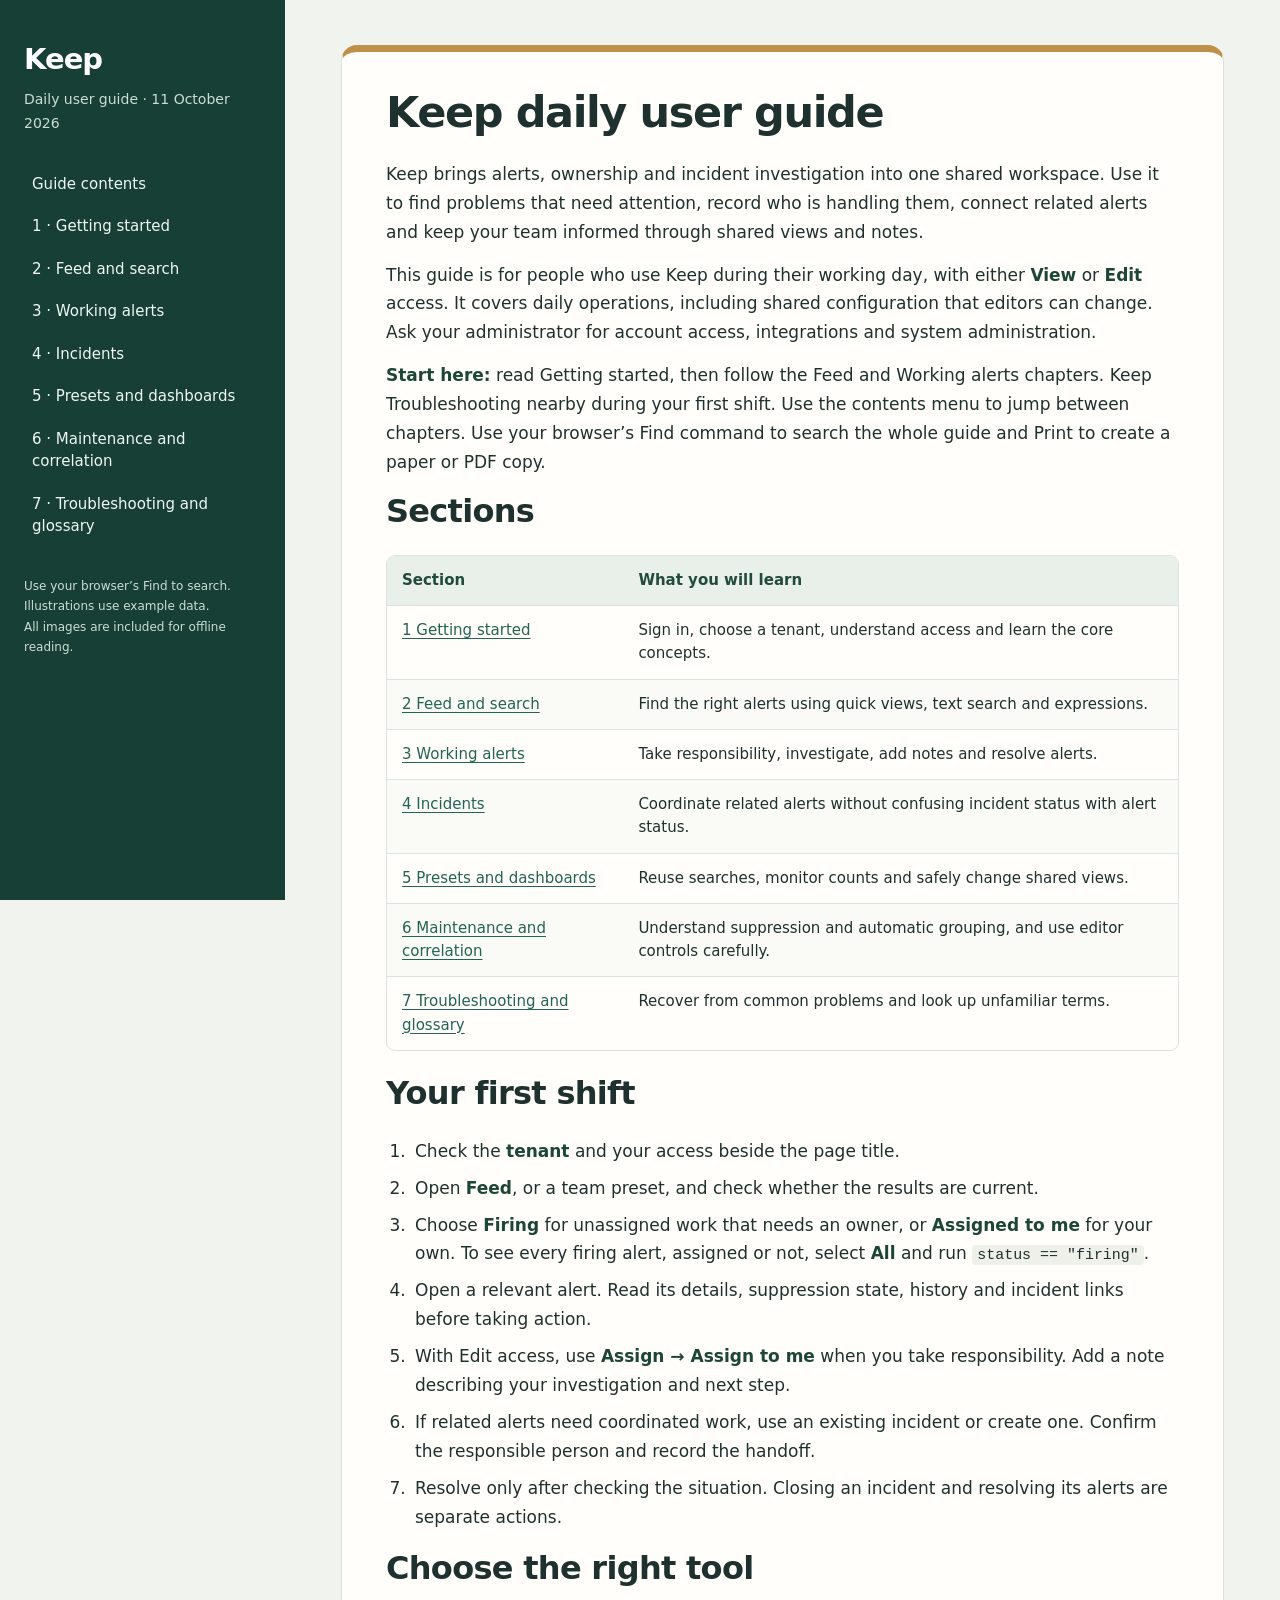
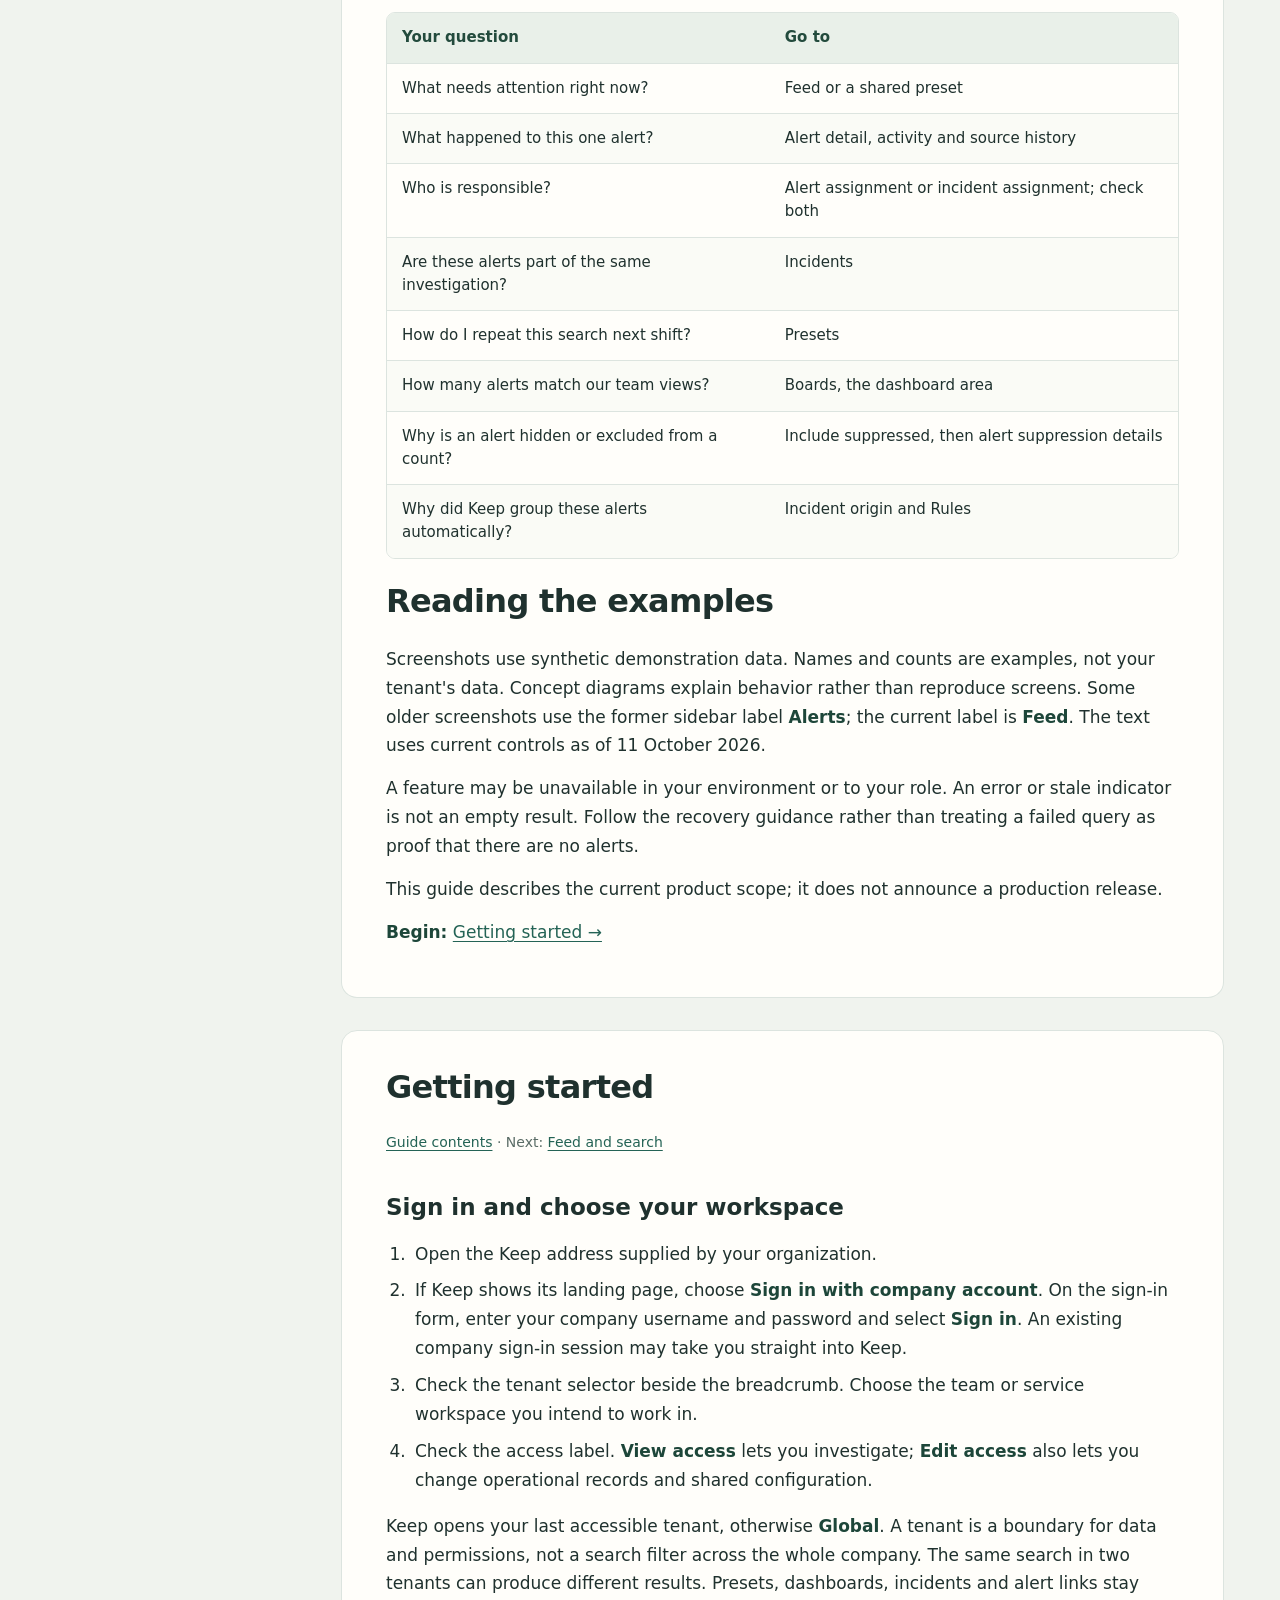
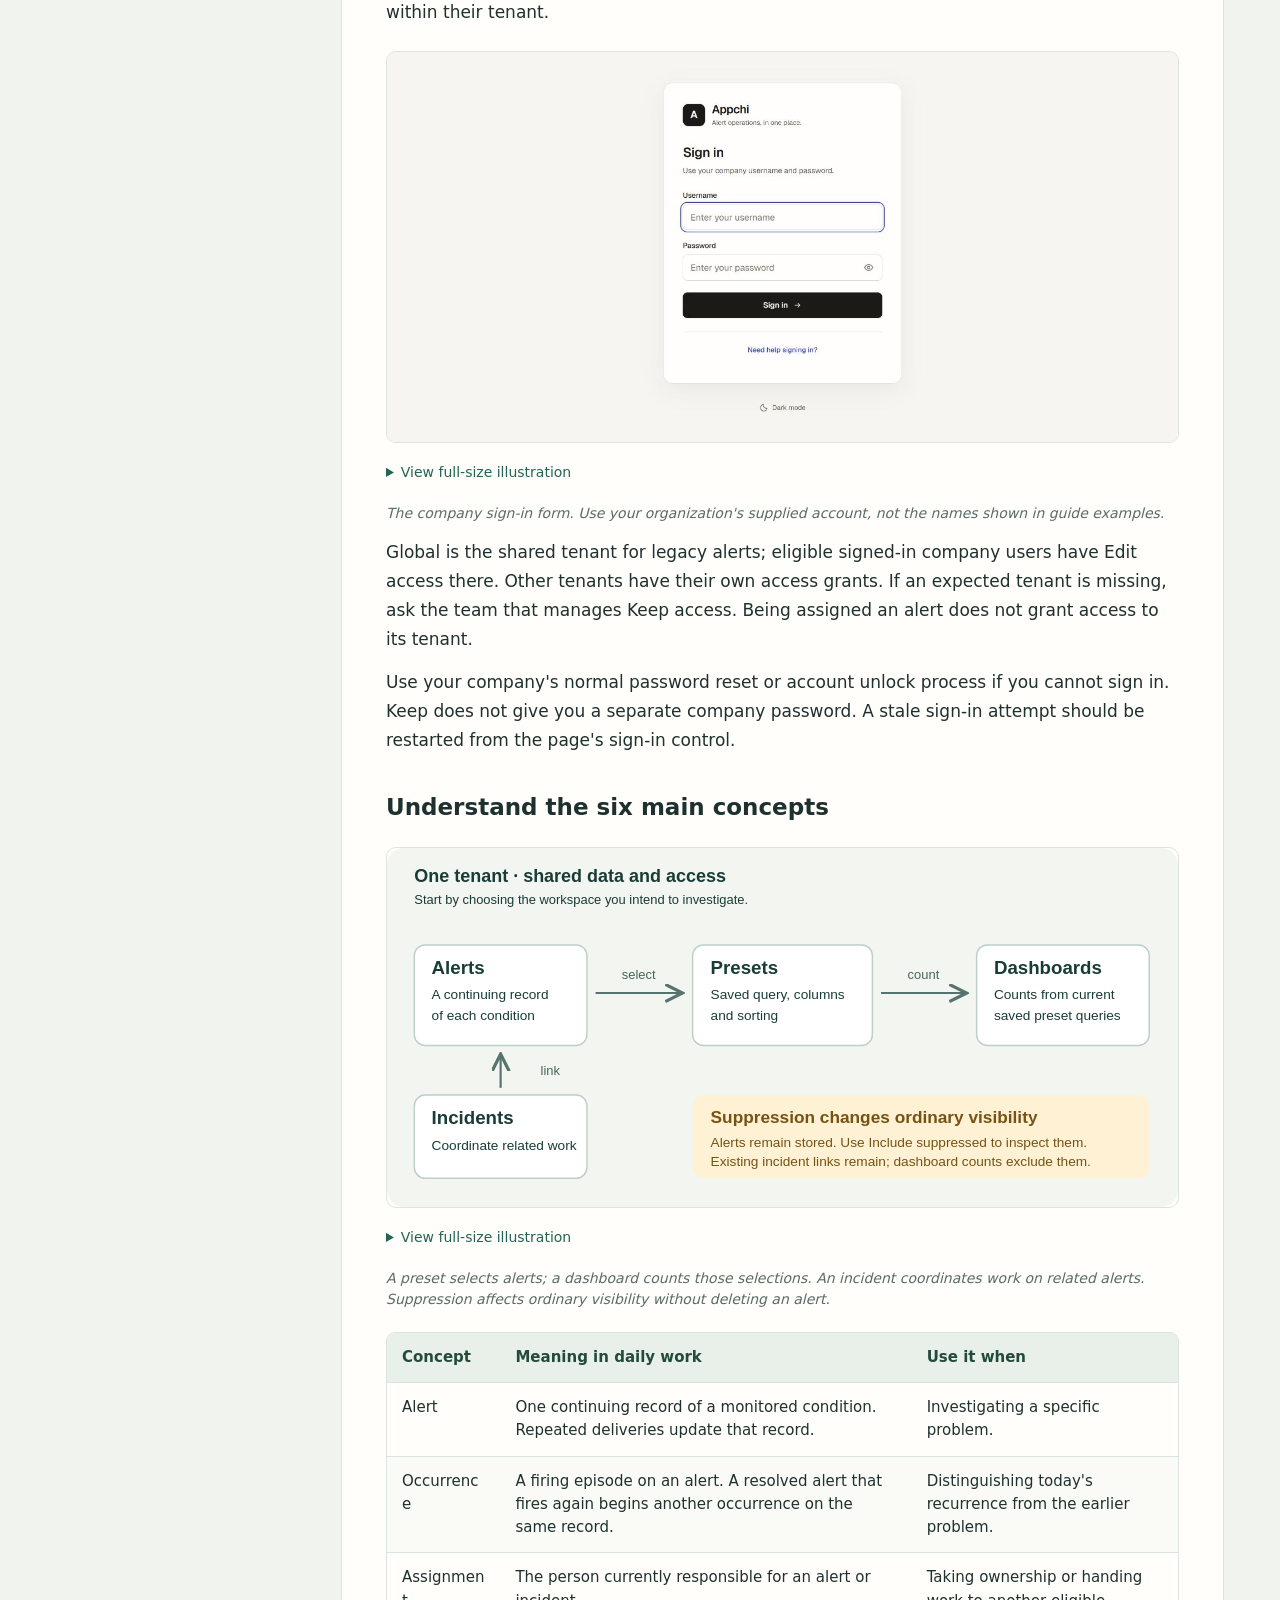
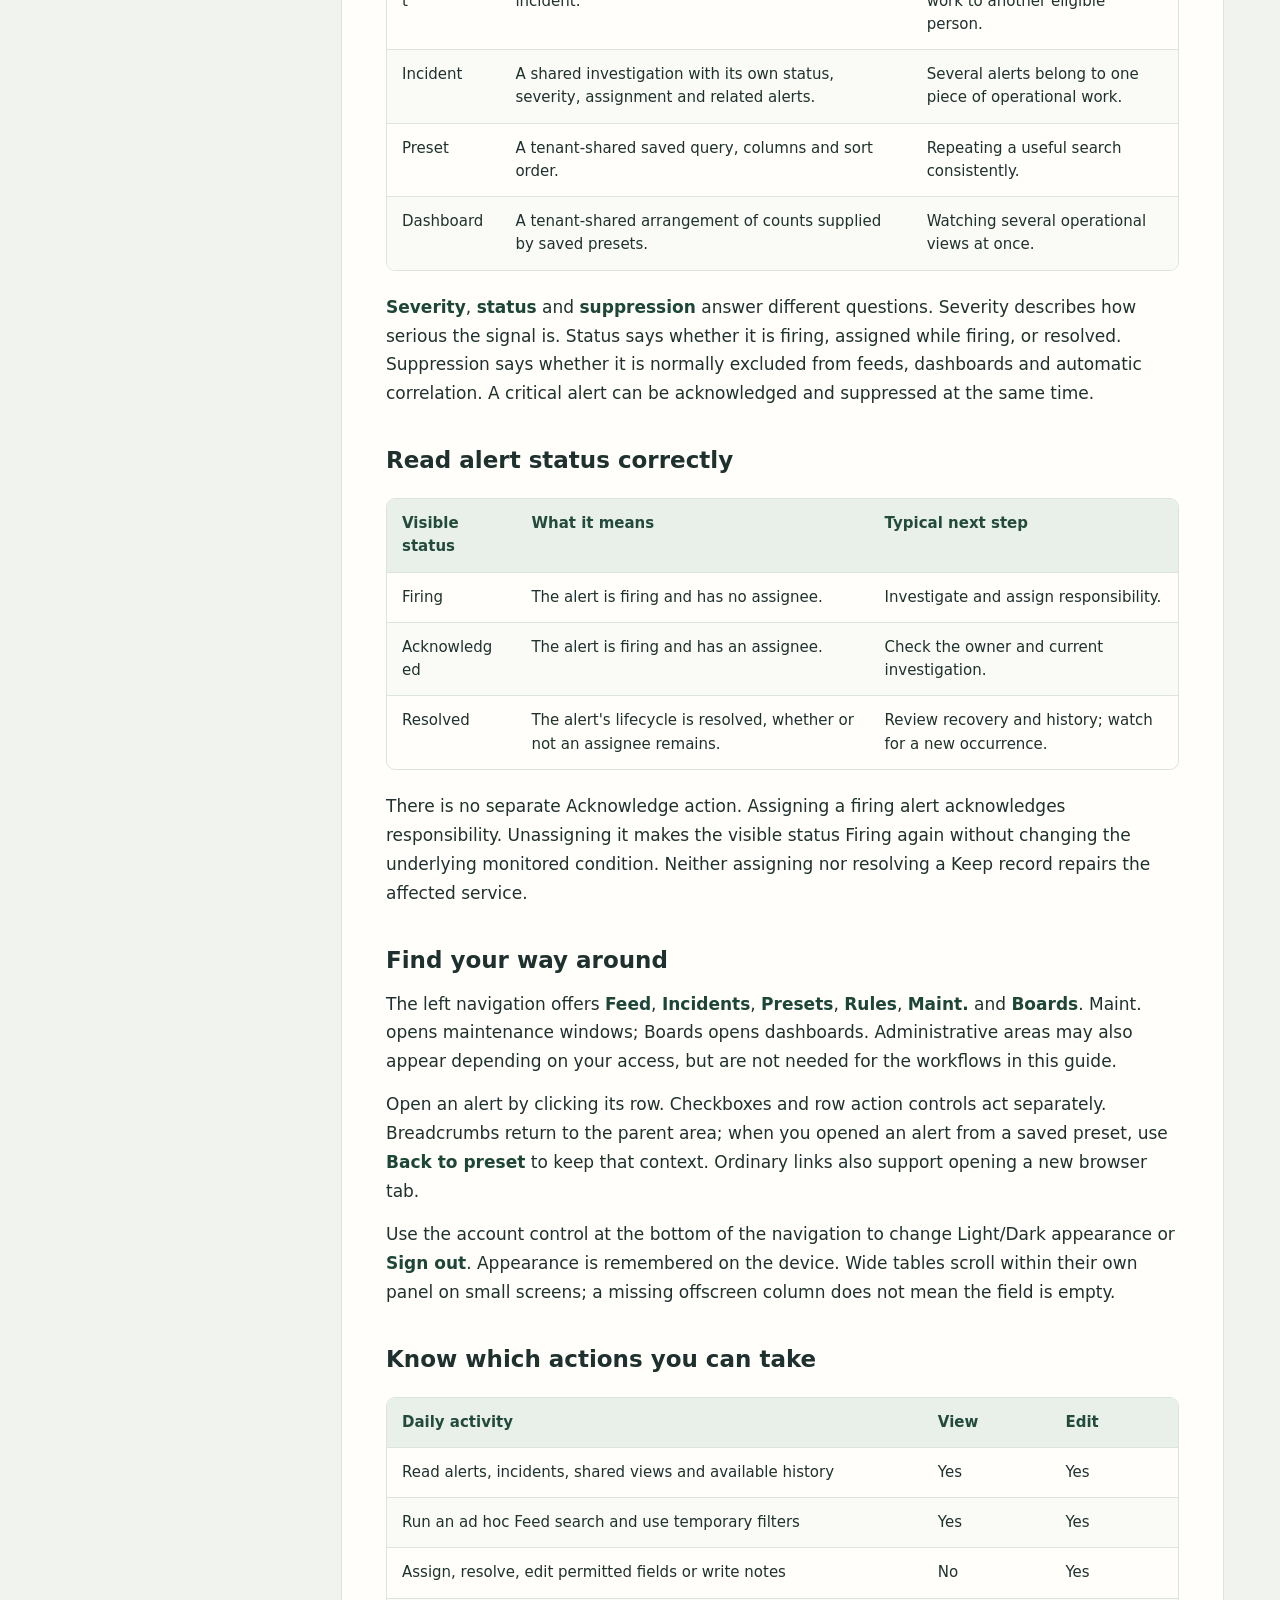
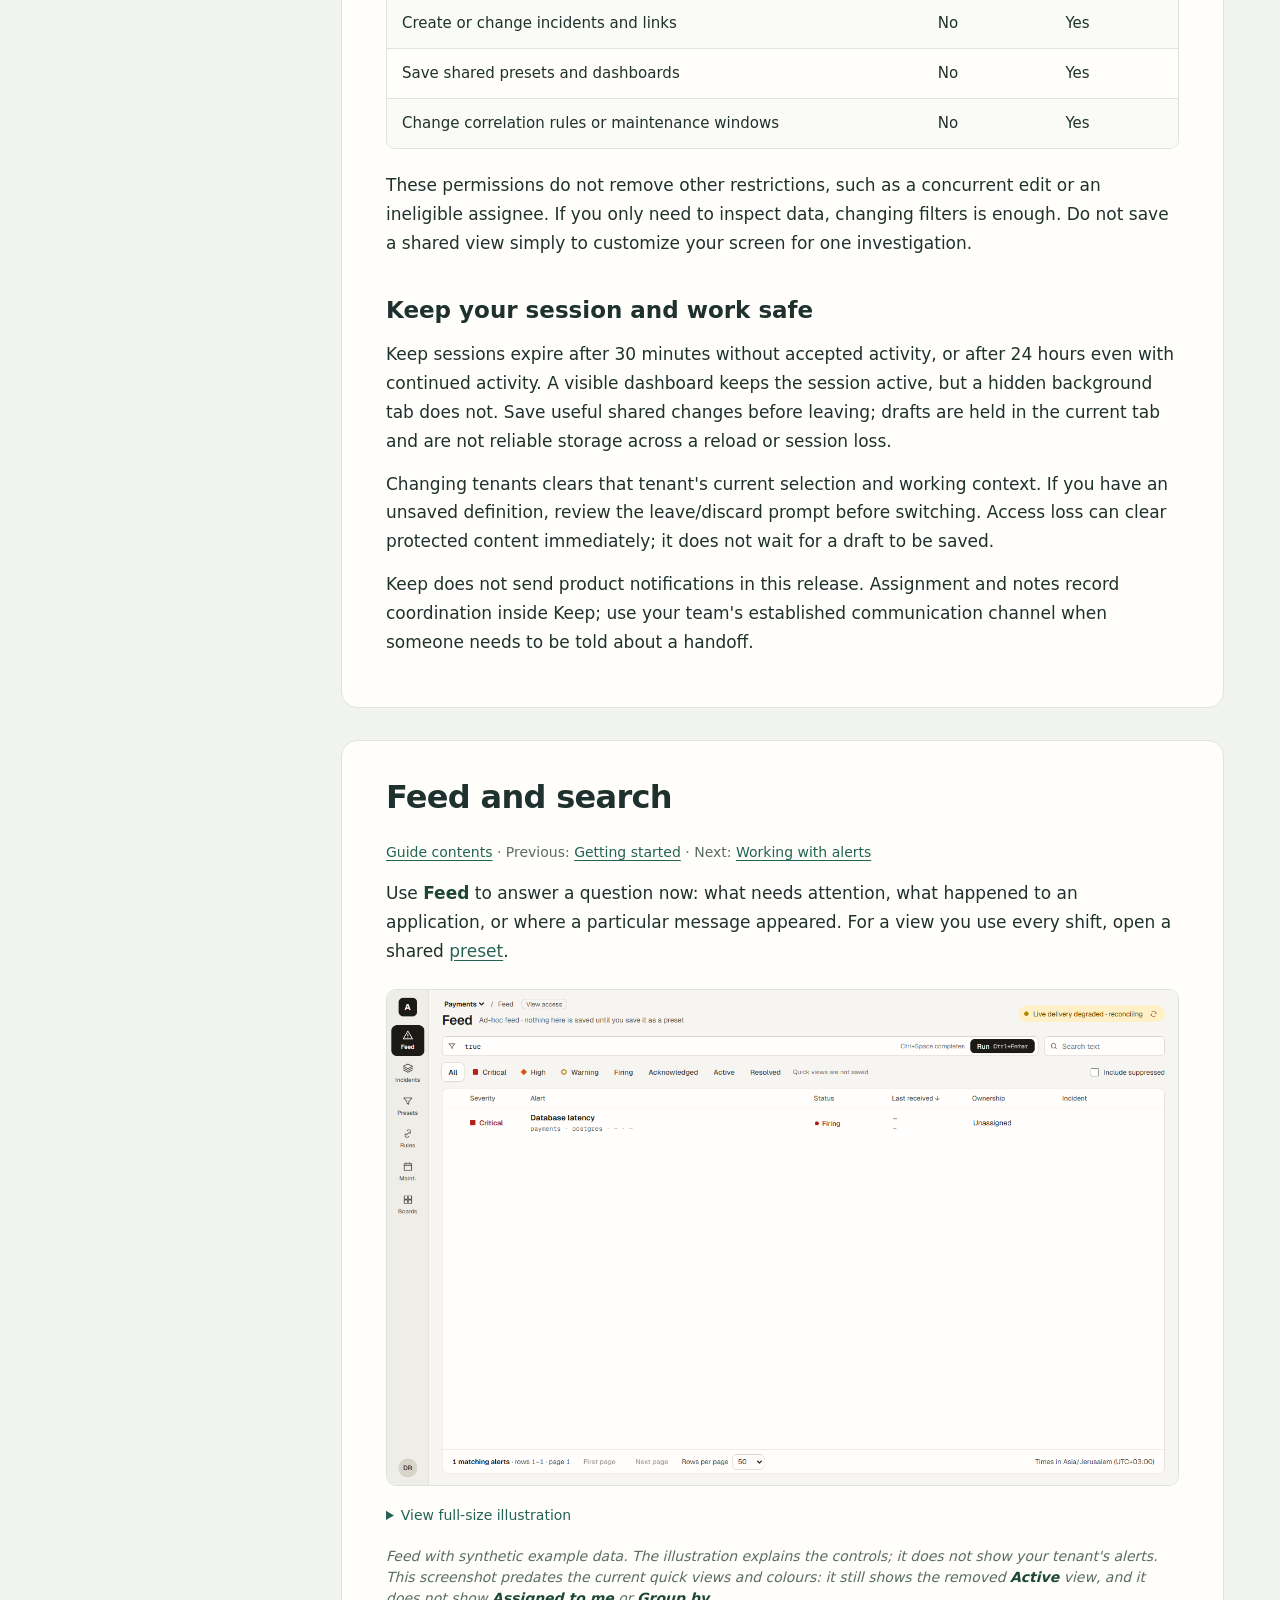
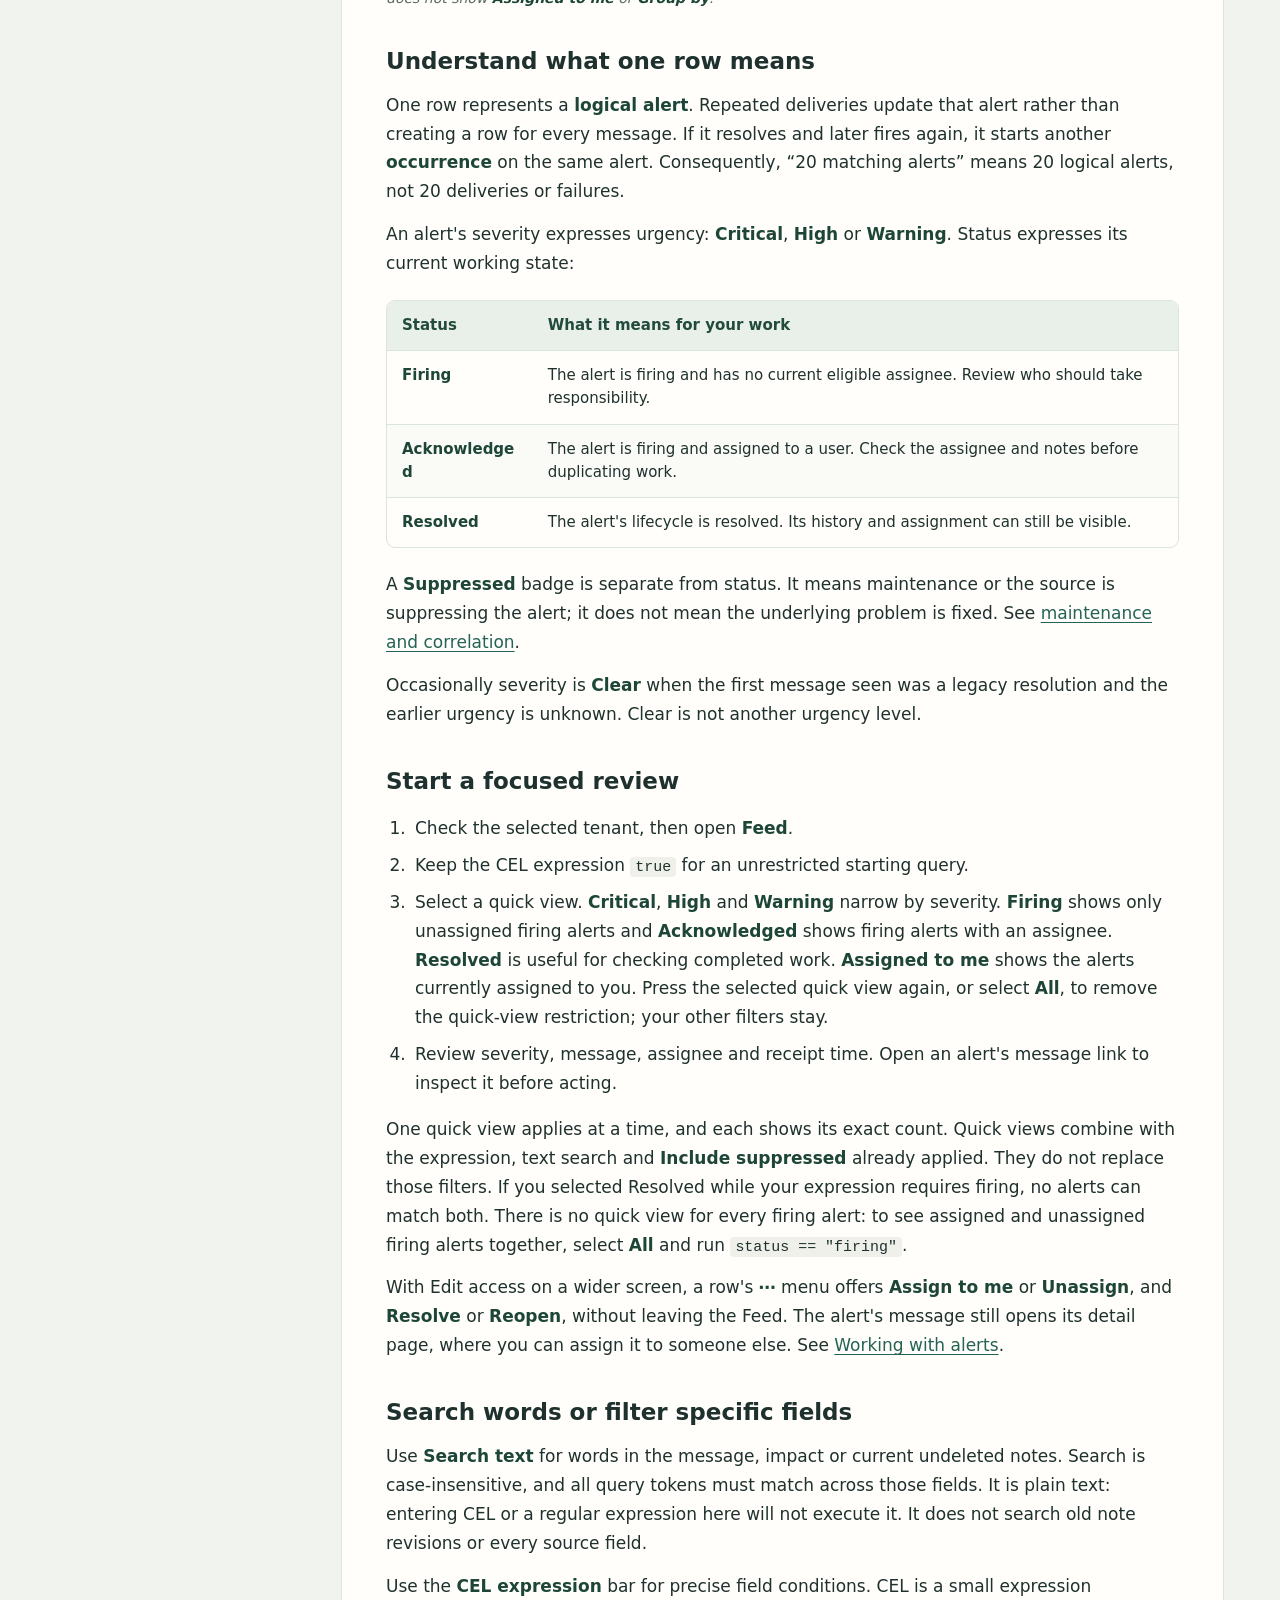
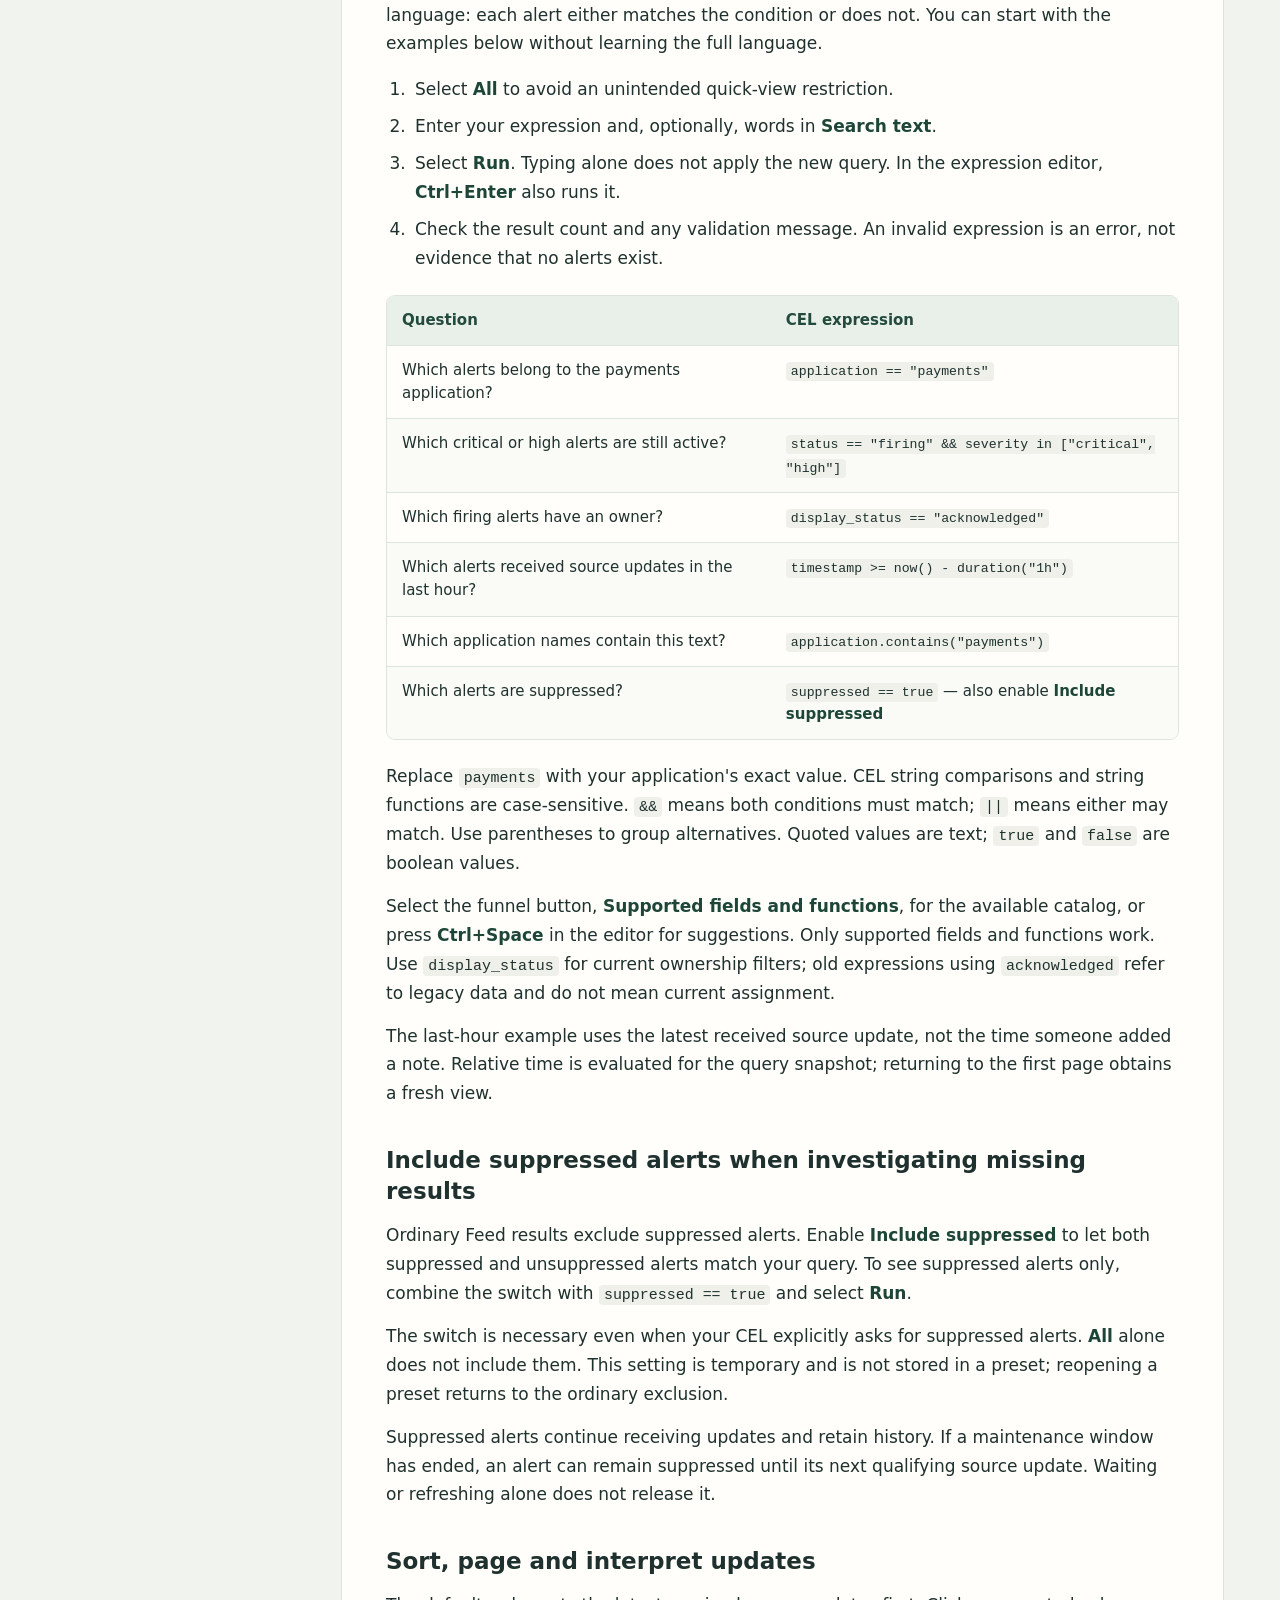
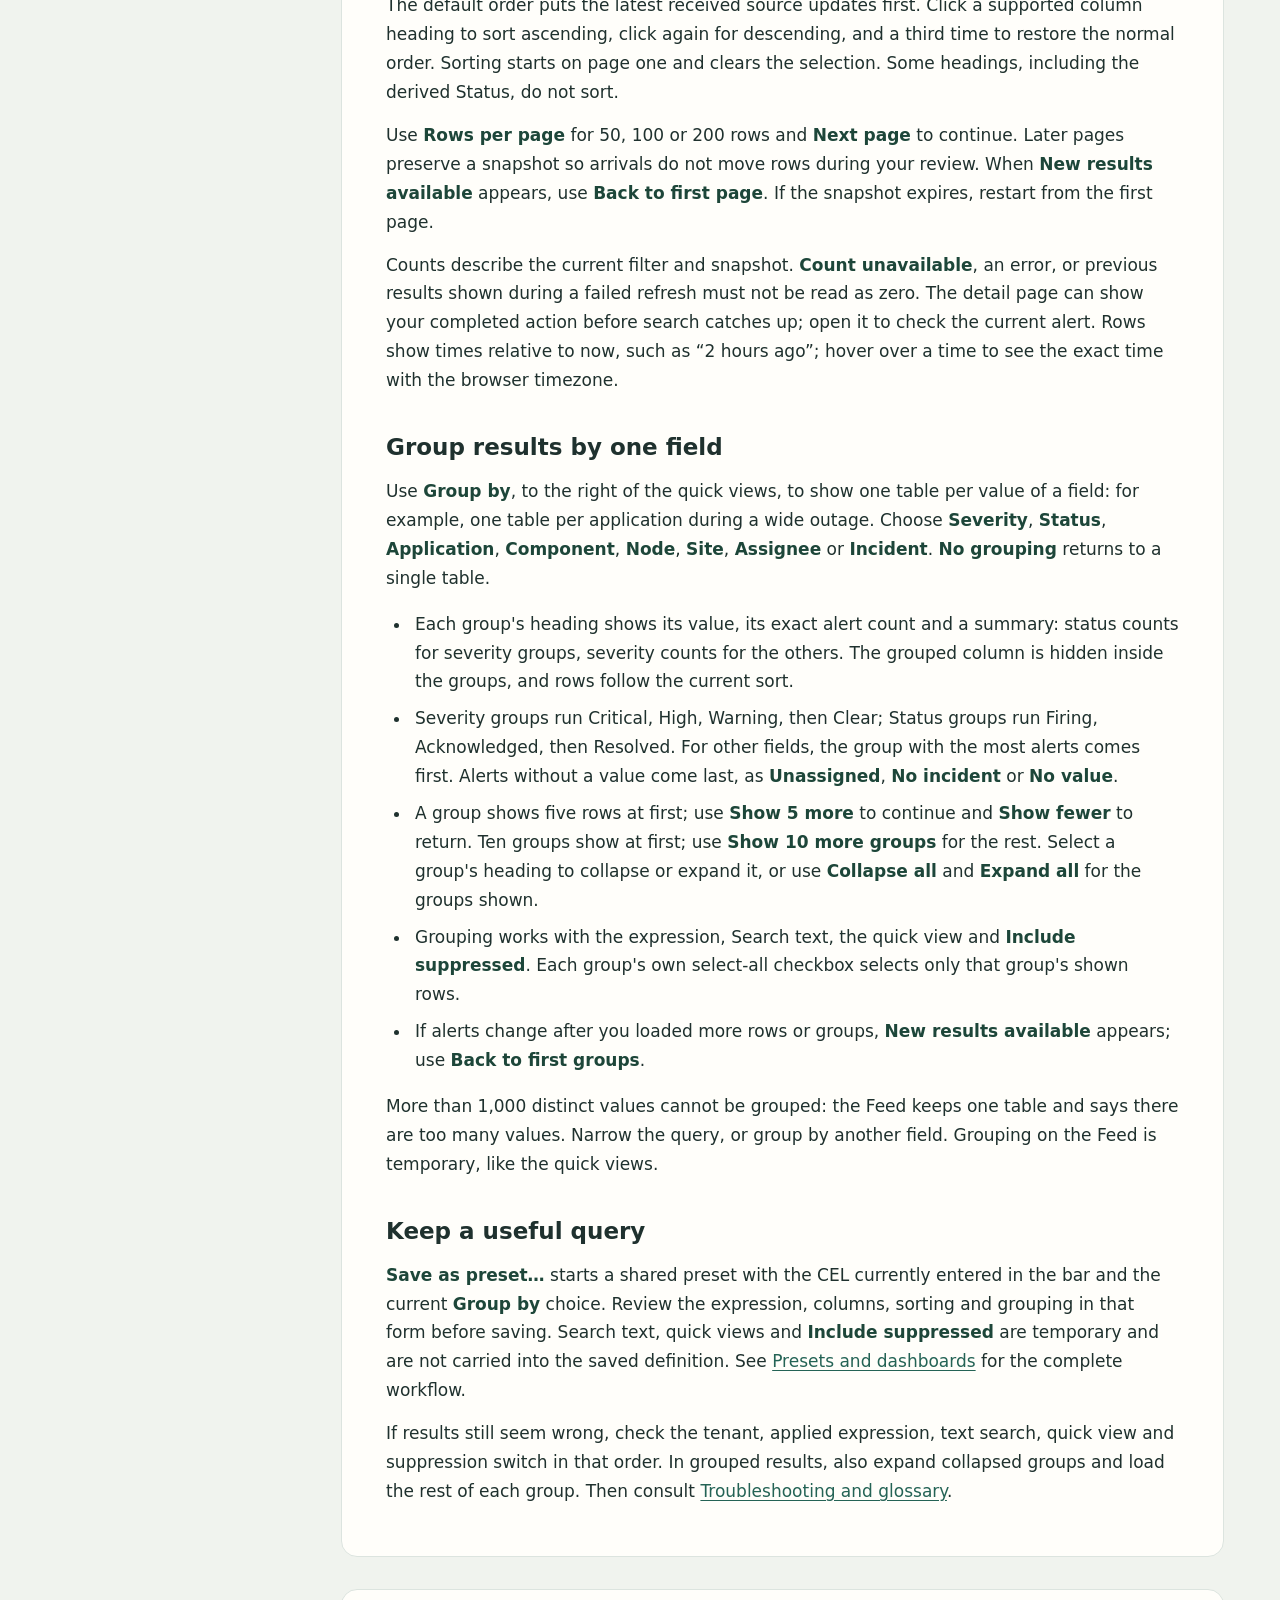
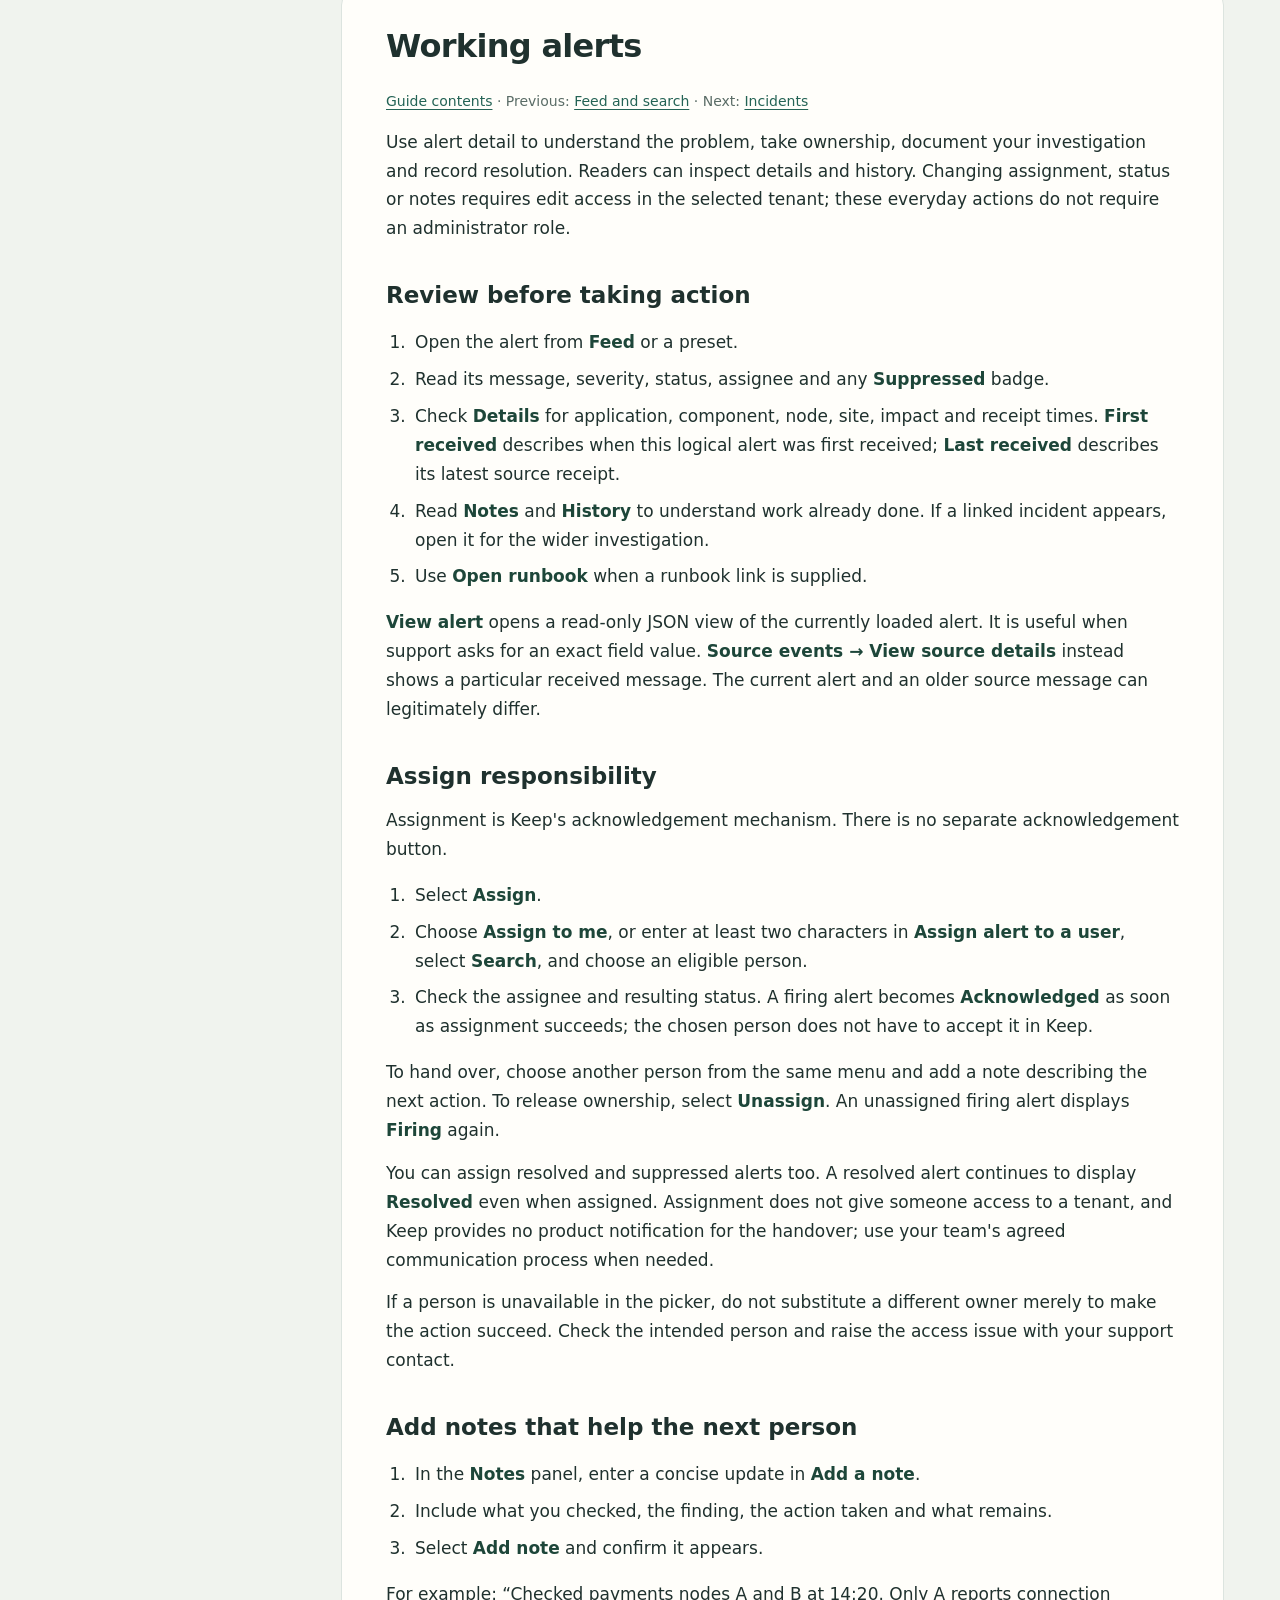
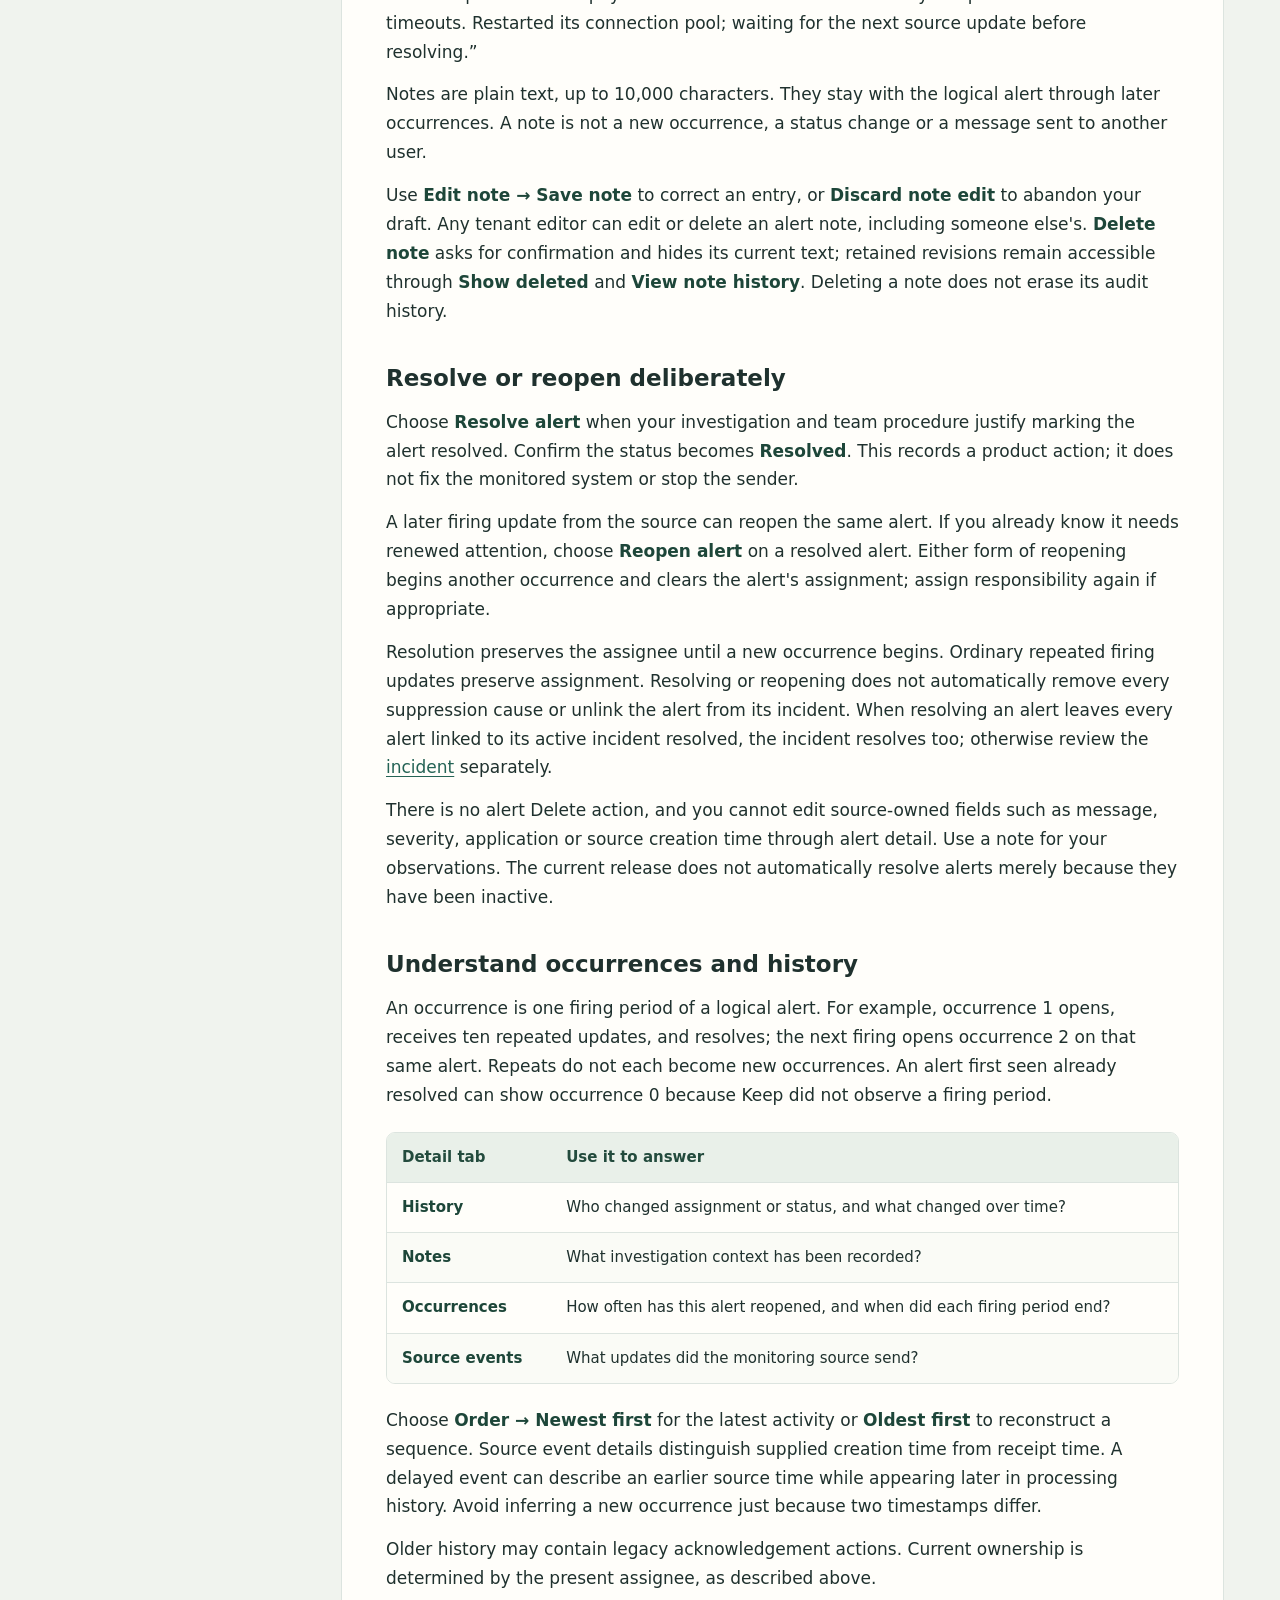
==== commit 40e5b3e8: "Make a fresh local stack start and document it (REV-67) The rename resets local data, so the stack m" ====
--- a/docs/client-guide/index.html
+++ b/docs/client-guide/index.html
@@ -195,7 +195,7 @@
 <td>Review recovery and history; watch for a new occurrence.</td>
 </tr>
 </tbody></table></div>
-<p>There is no separate Acknowledge action. Assigning a firing alert acknowledges responsibility. Unassigning it makes the visible status Firing again without changing the underlying monitored condition. Neither assigning nor resolving an Keep record repairs the affected service.</p>
+<p>There is no separate Acknowledge action. Assigning a firing alert acknowledges responsibility. Unassigning it makes the visible status Firing again without changing the underlying monitored condition. Neither assigning nor resolving a Keep record repairs the affected service.</p>
 <h3 id="getting-started-find-your-way-around">Find your way around</h3>
 <p>The left navigation offers <strong>Feed</strong>, <strong>Incidents</strong>, <strong>Presets</strong>, <strong>Rules</strong>, <strong>Maint.</strong> and <strong>Boards</strong>. Maint. opens maintenance windows; Boards opens dashboards. Administrative areas may also appear depending on your access, but are not needed for the workflows in this guide.</p>
 <p>Open an alert by clicking its row. Checkboxes and row action controls act separately. Breadcrumbs return to the parent area; when you opened an alert from a saved preset, use <strong>Back to preset</strong> to keep that context. Ordinary links also support opening a new browser tab.</p>
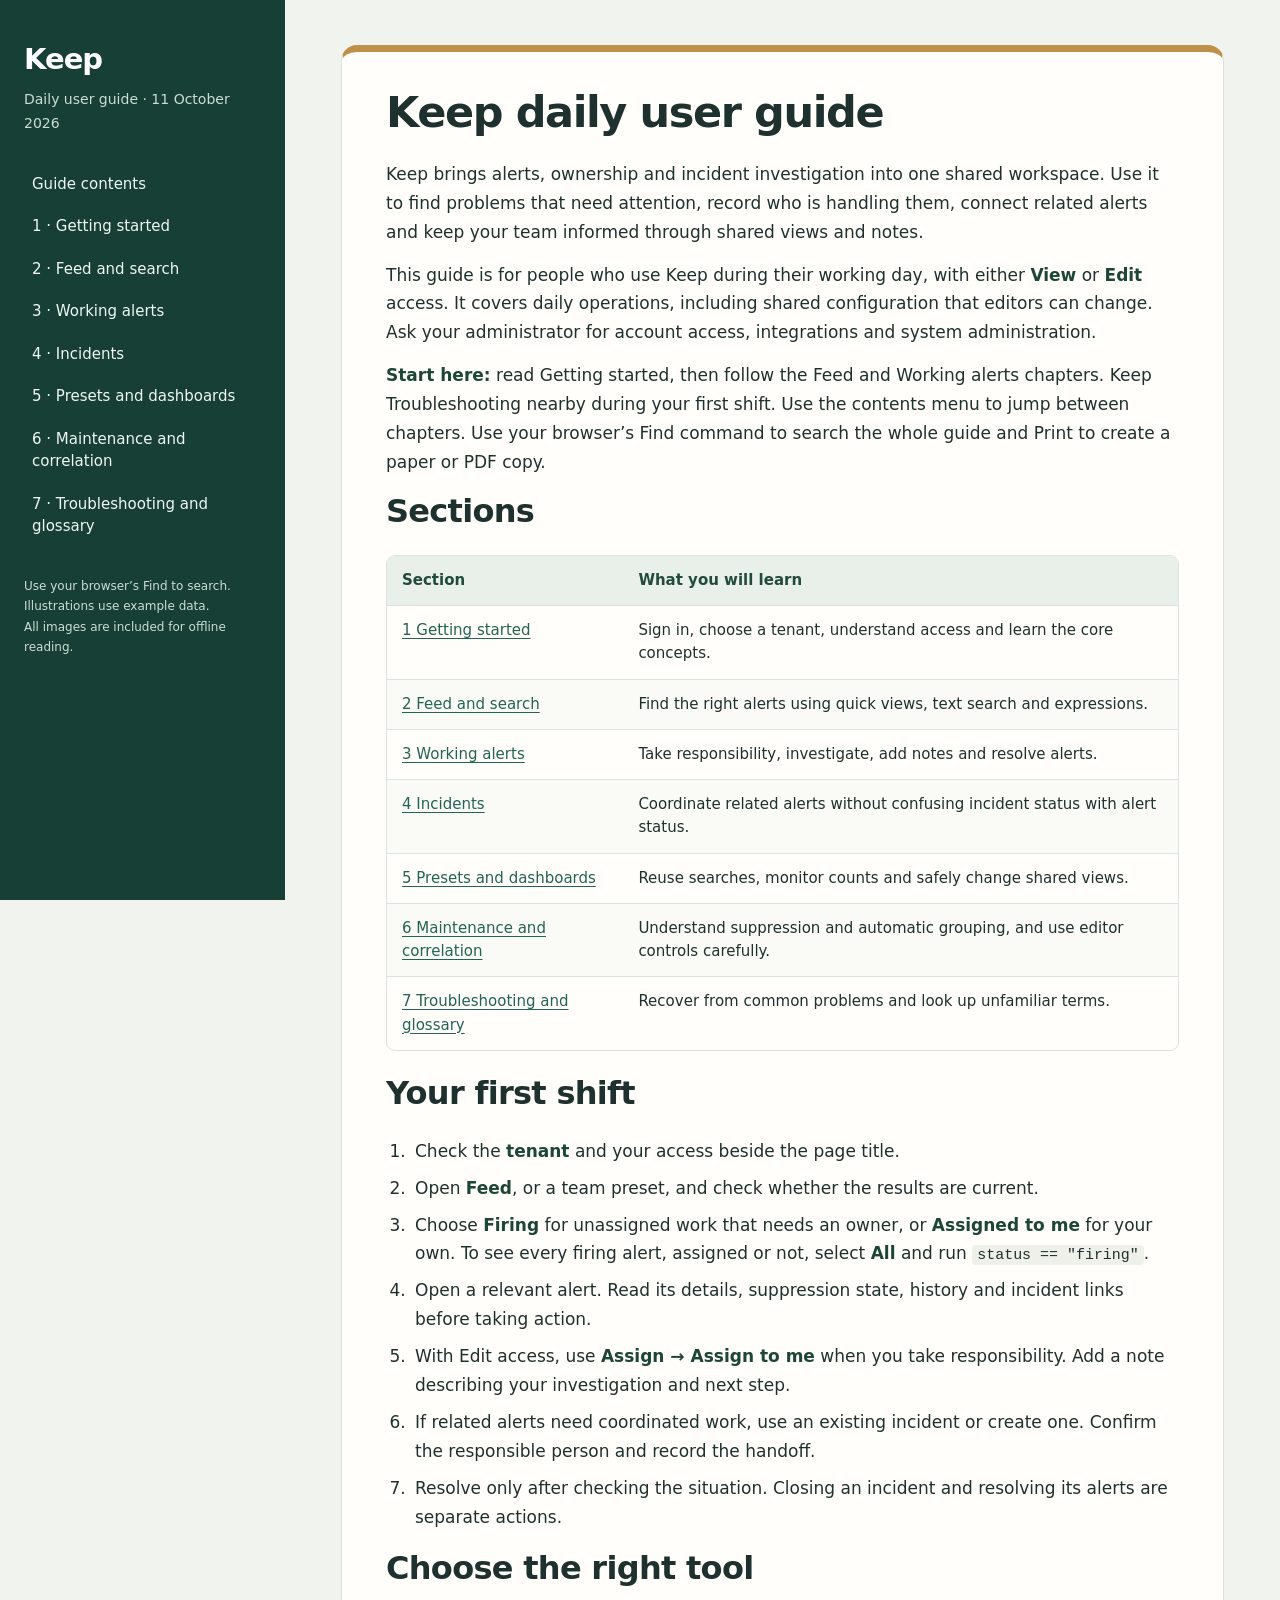
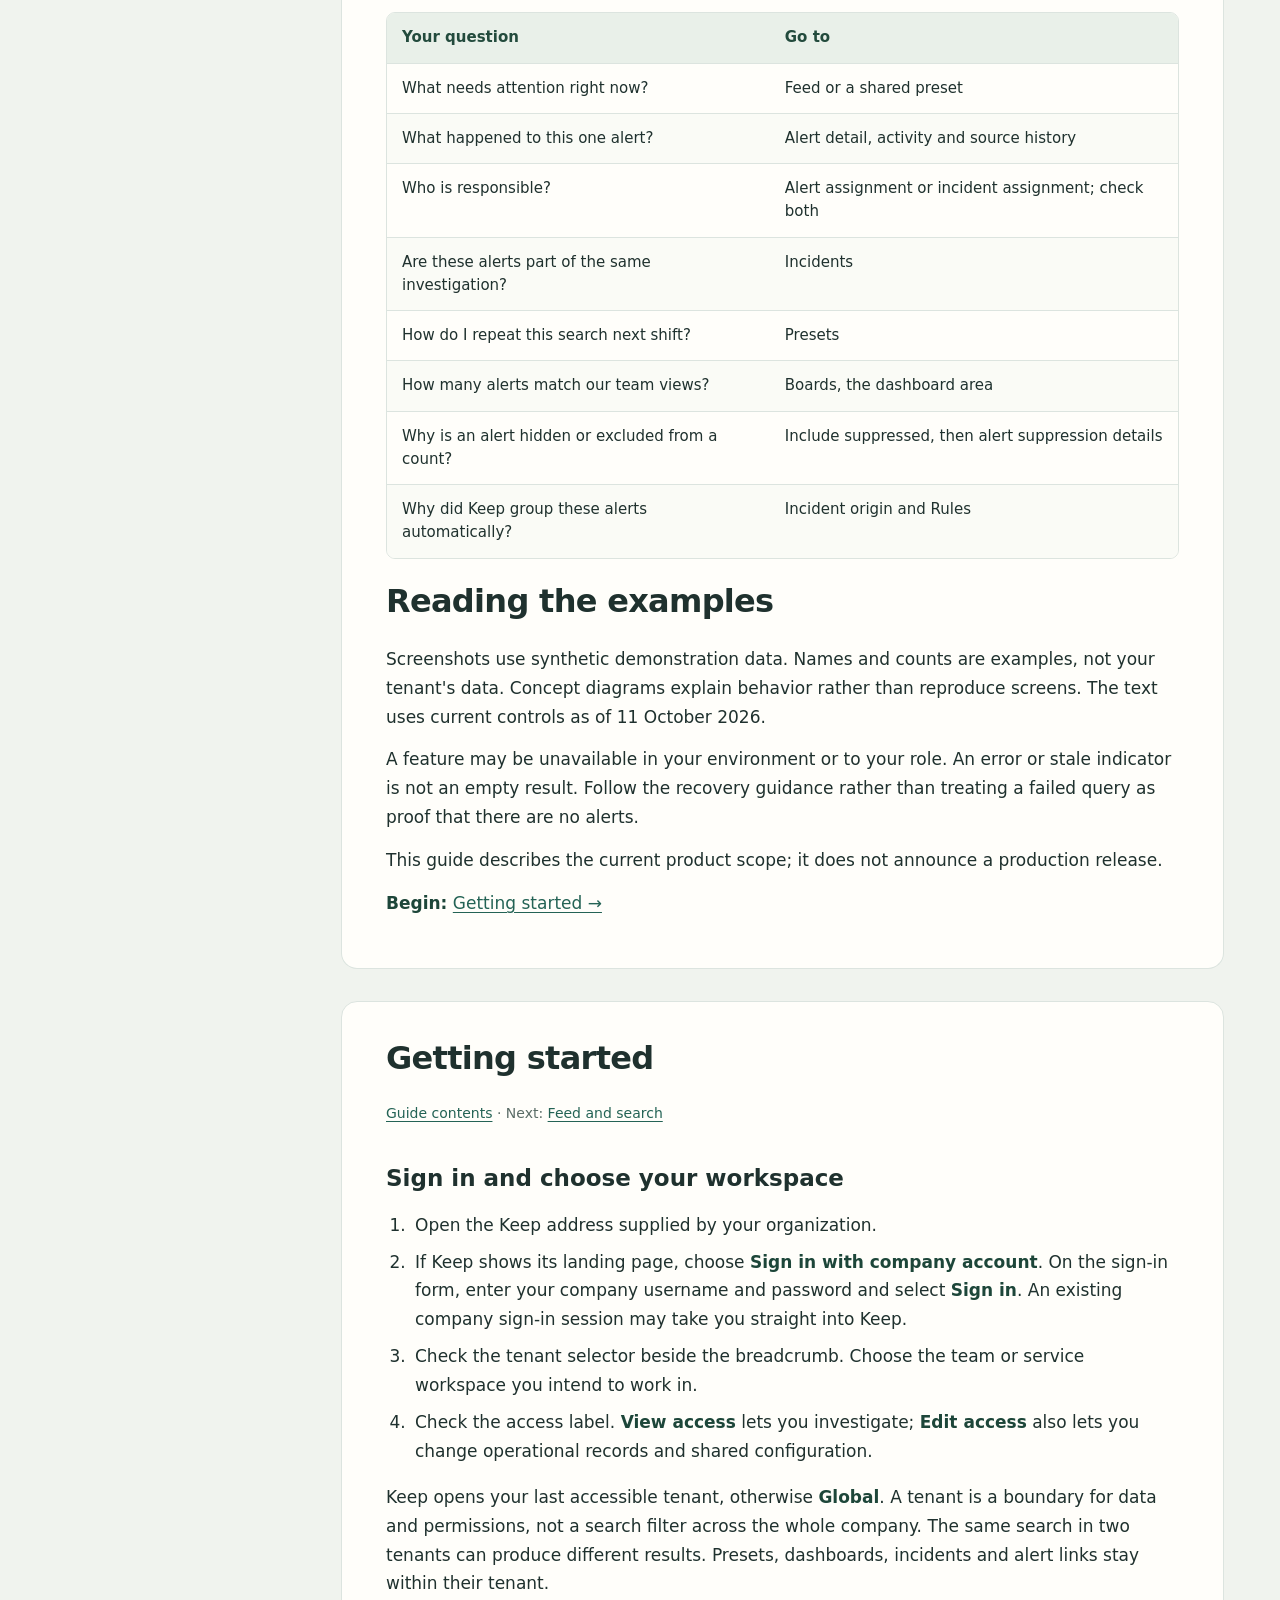
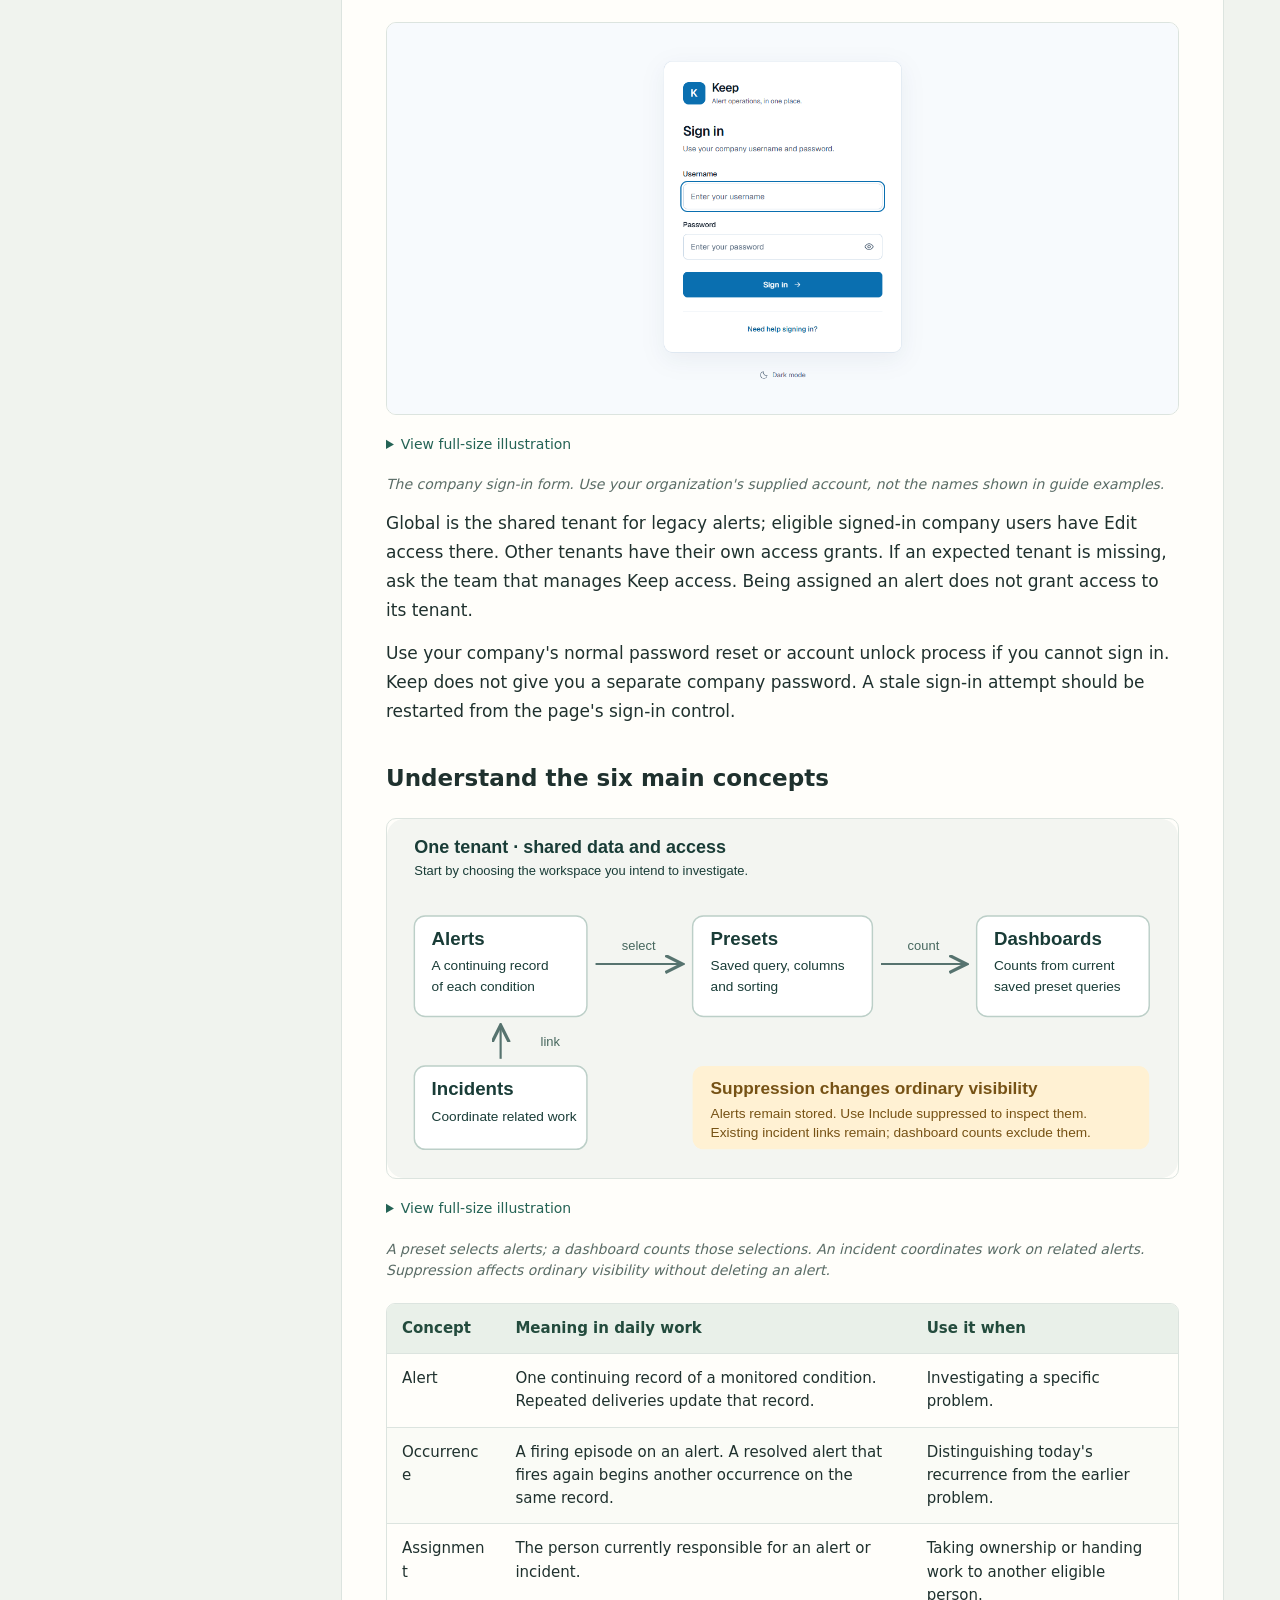
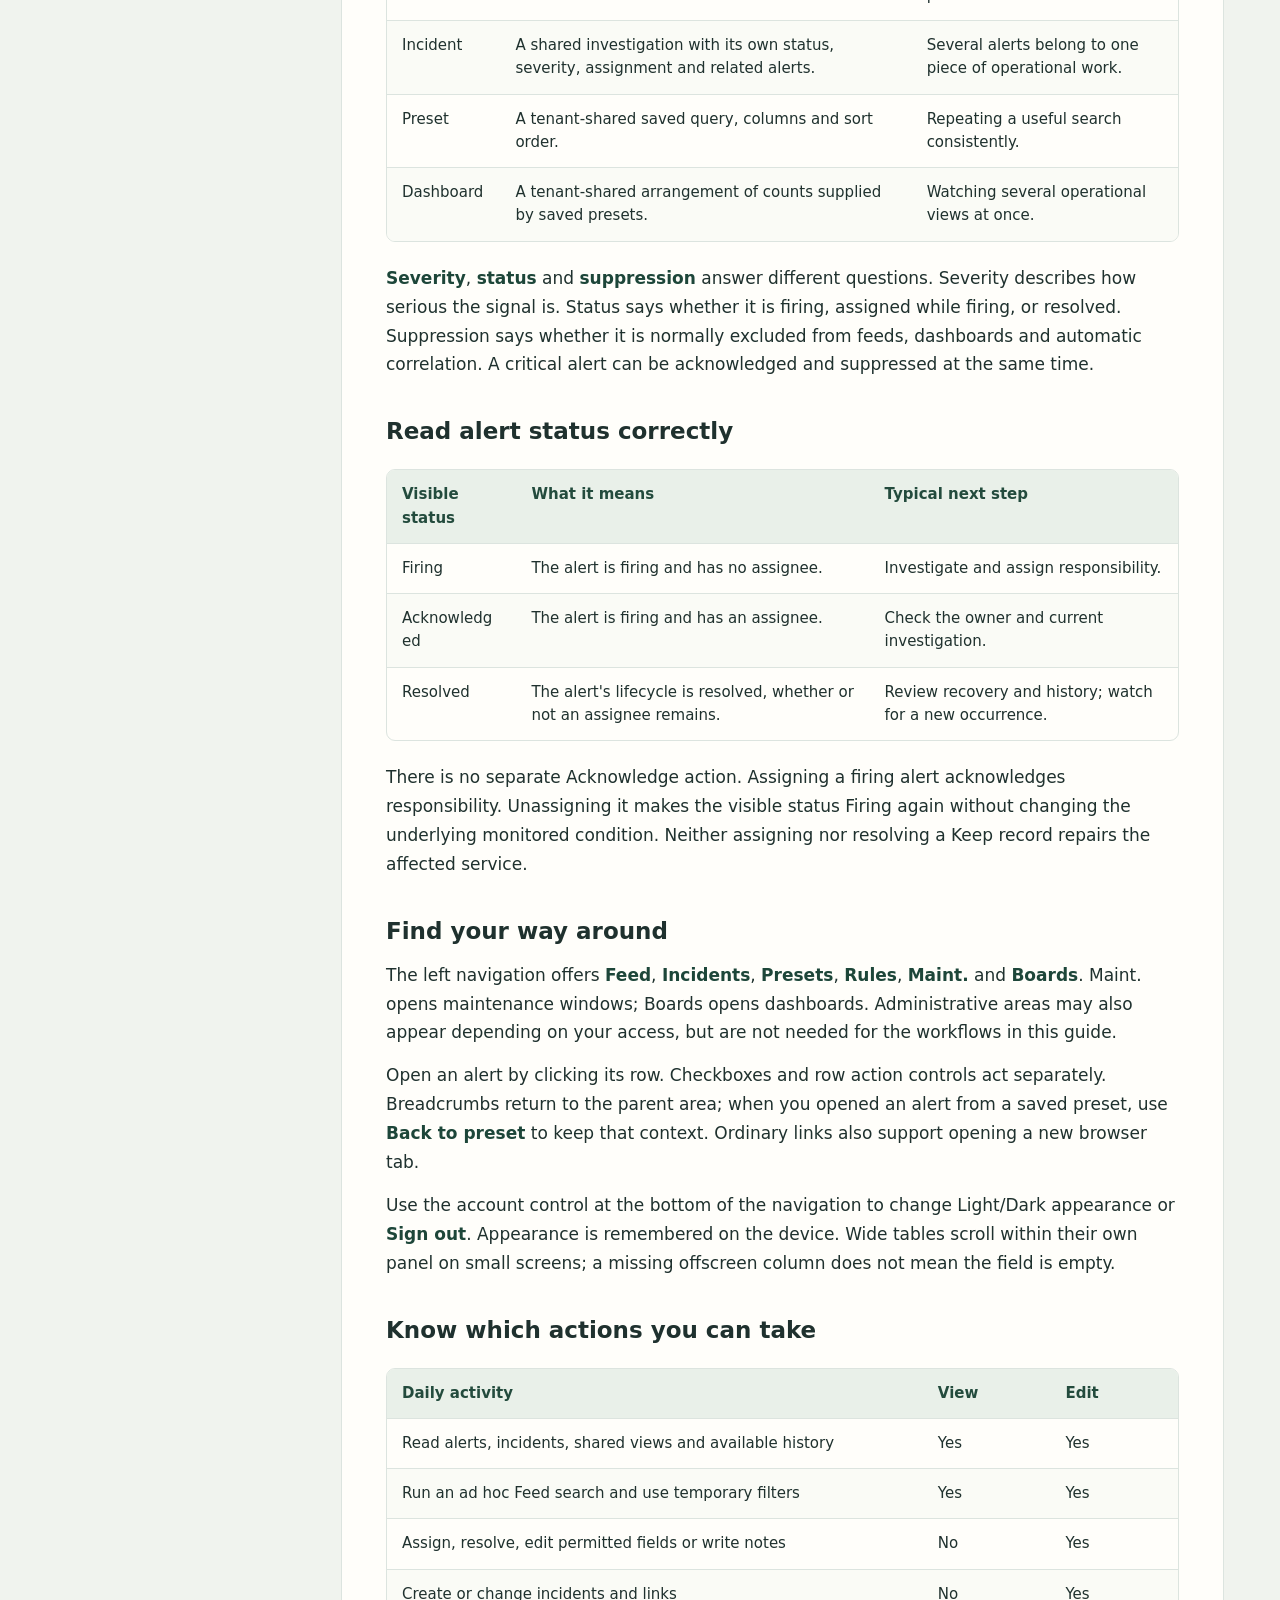
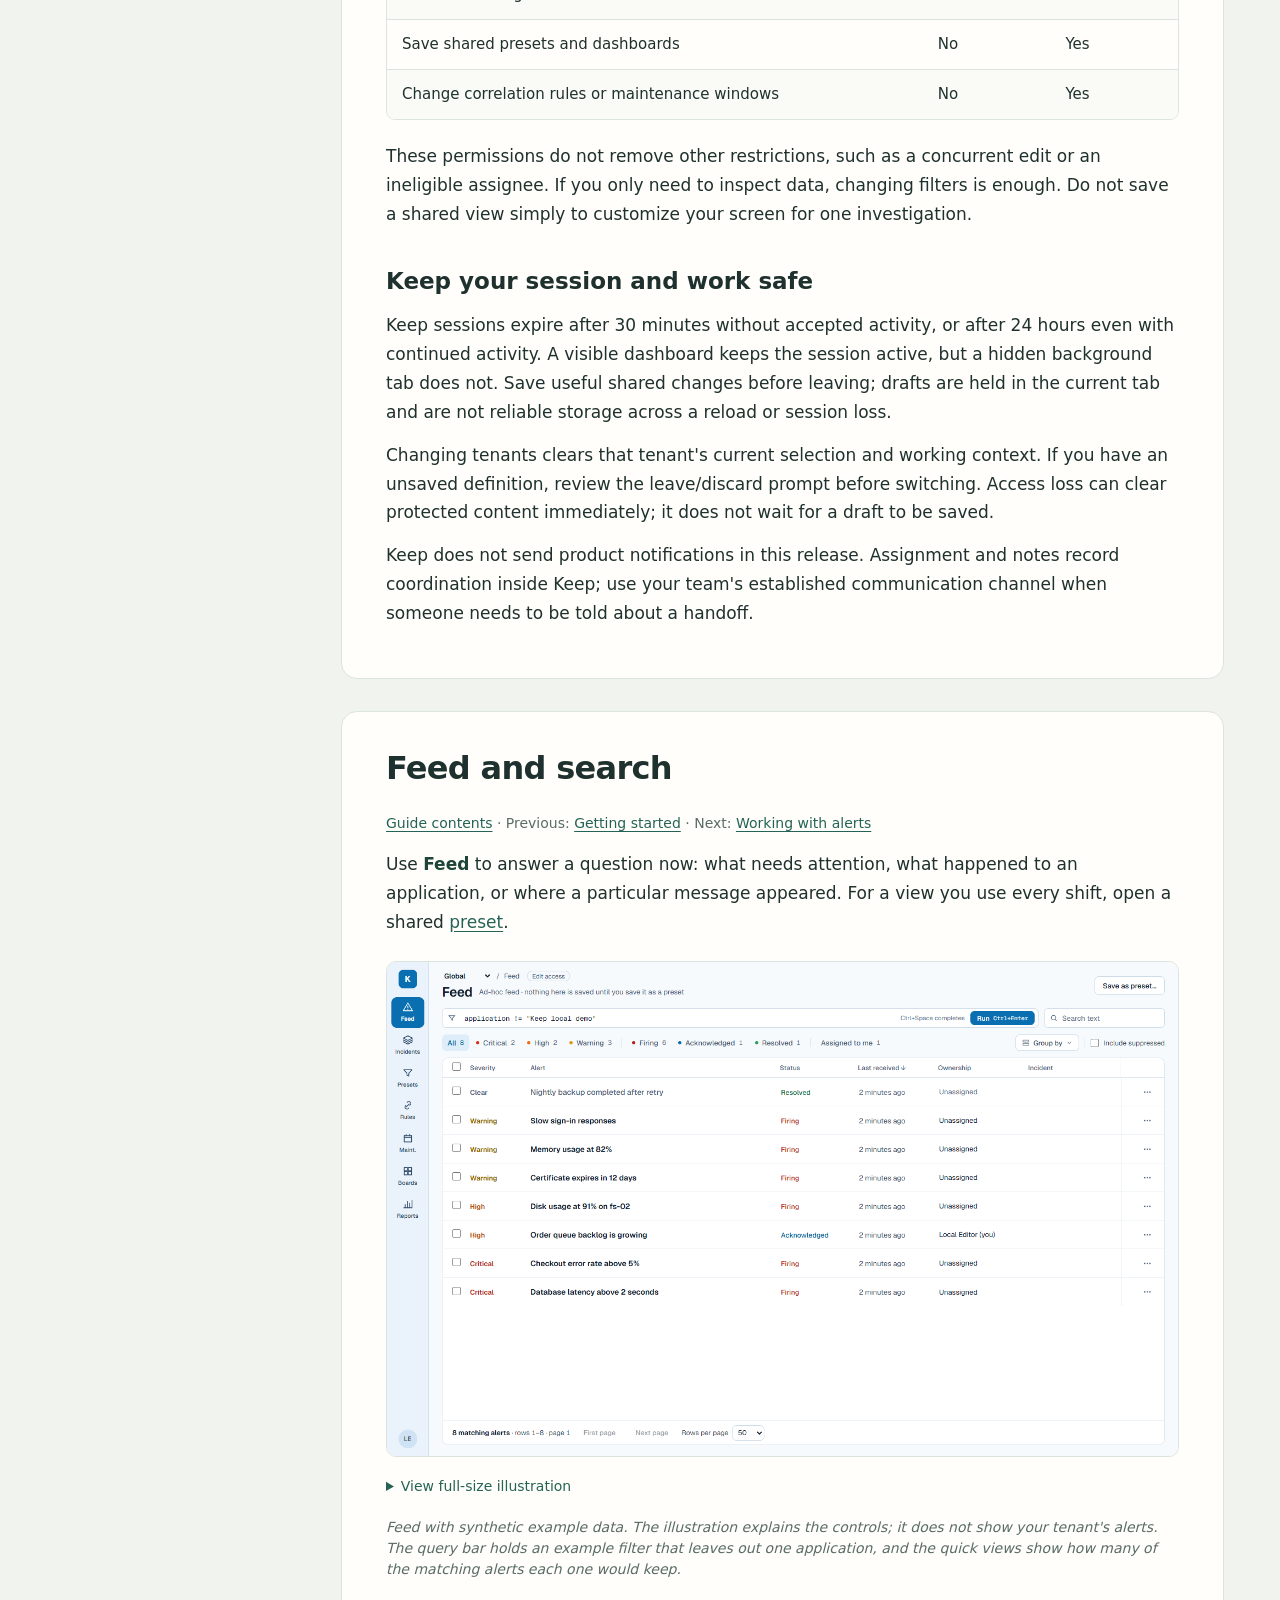
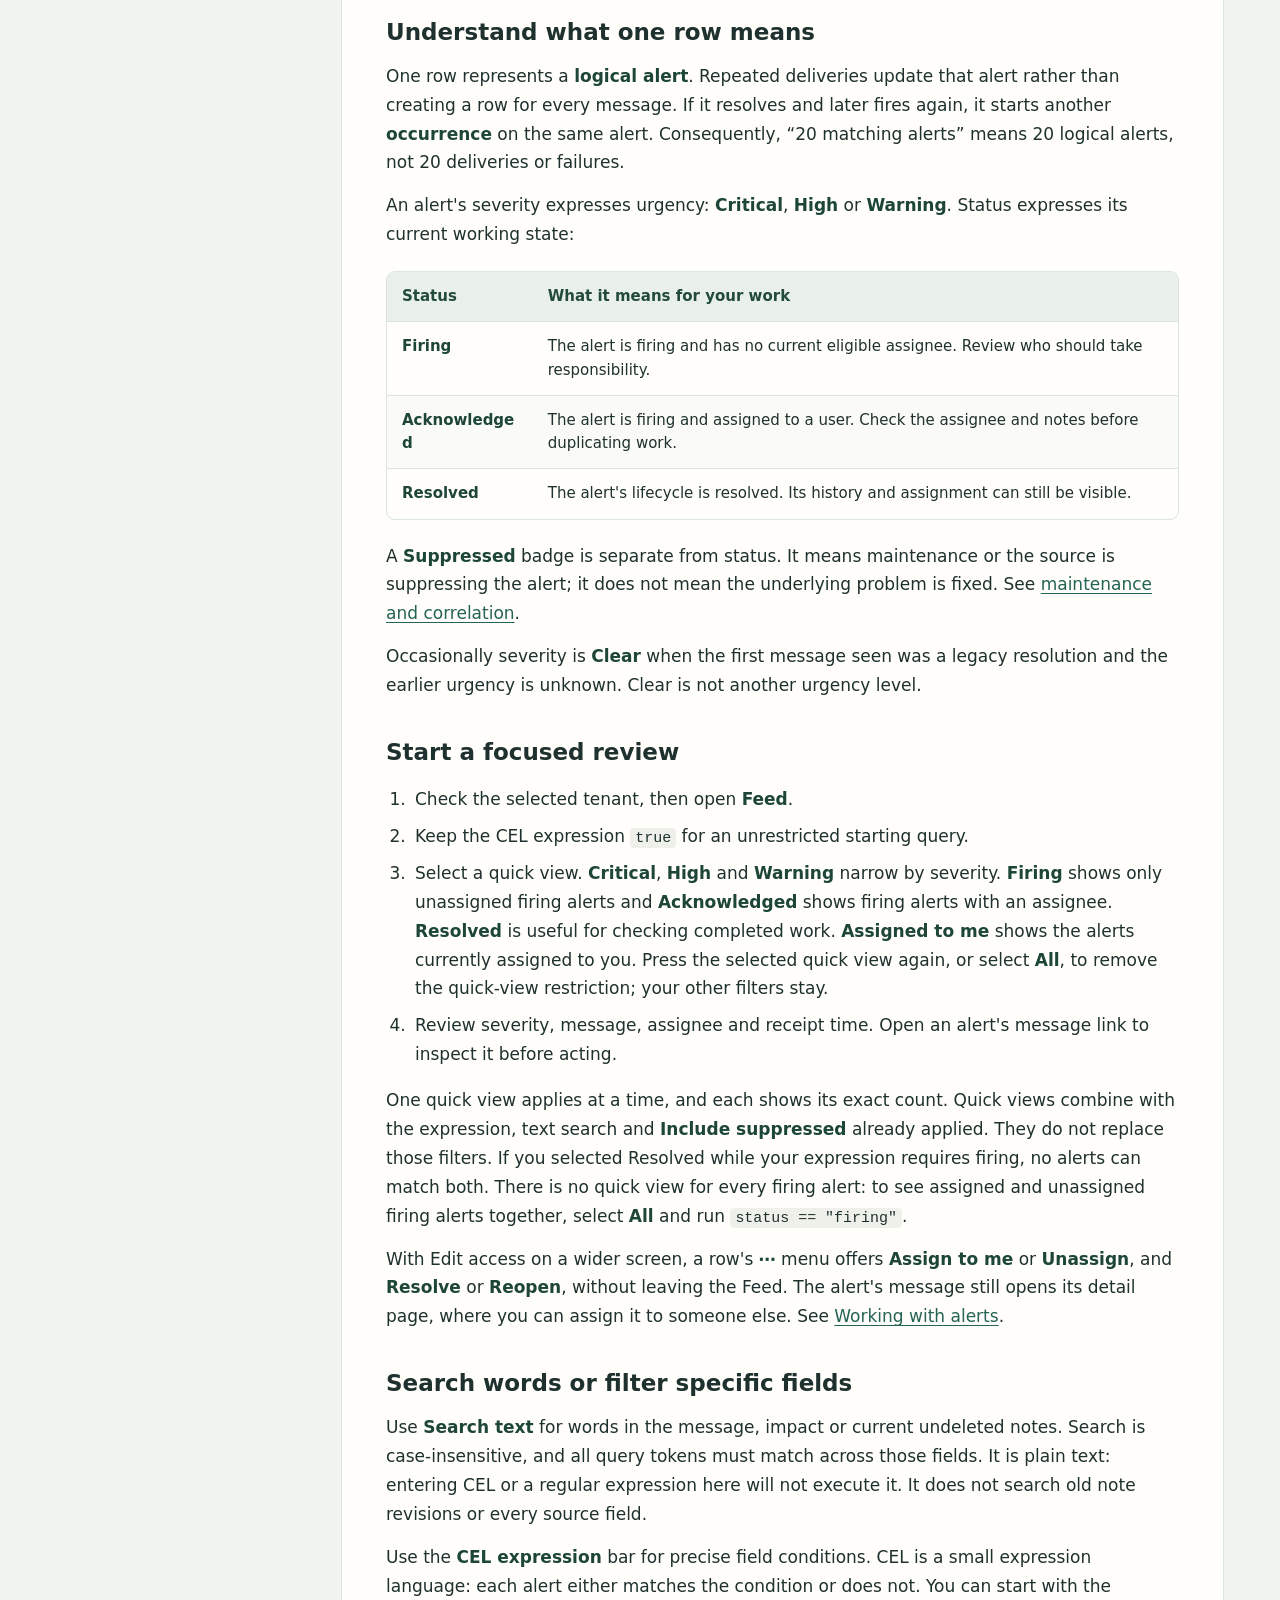
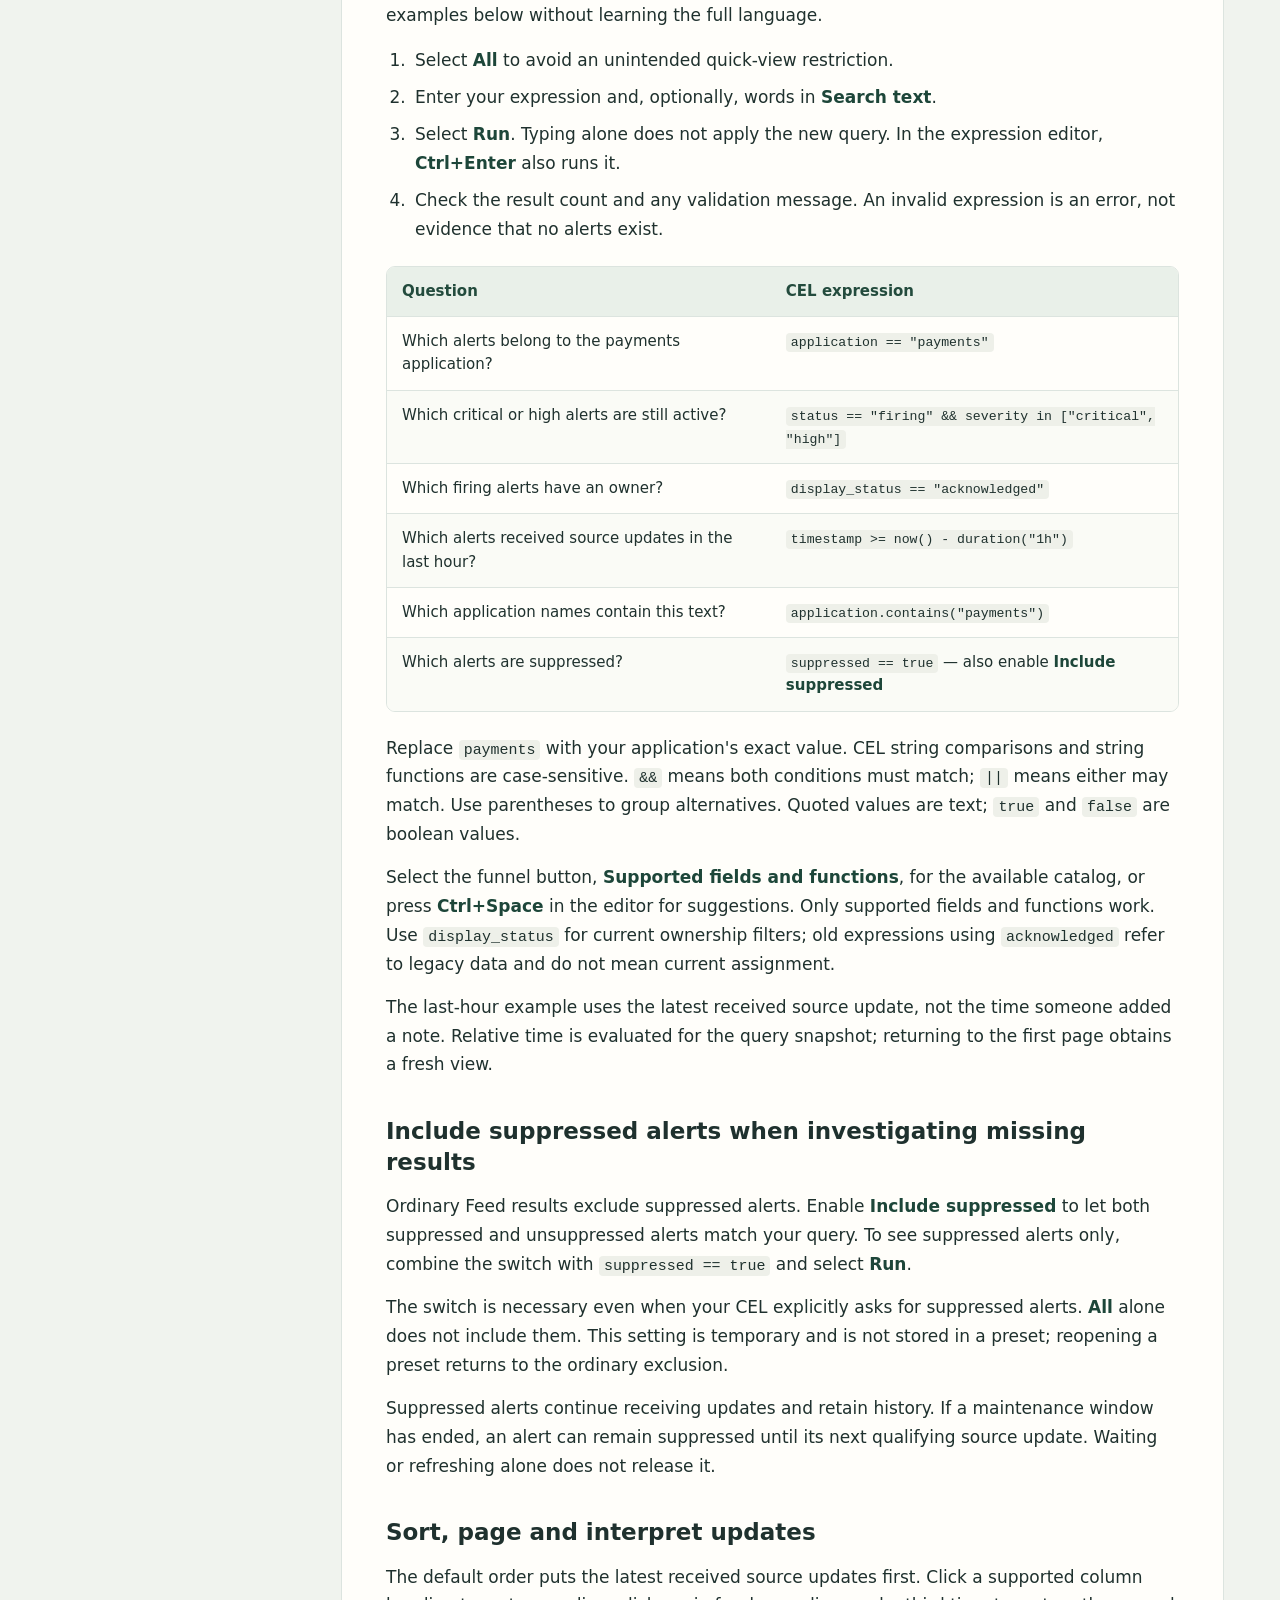
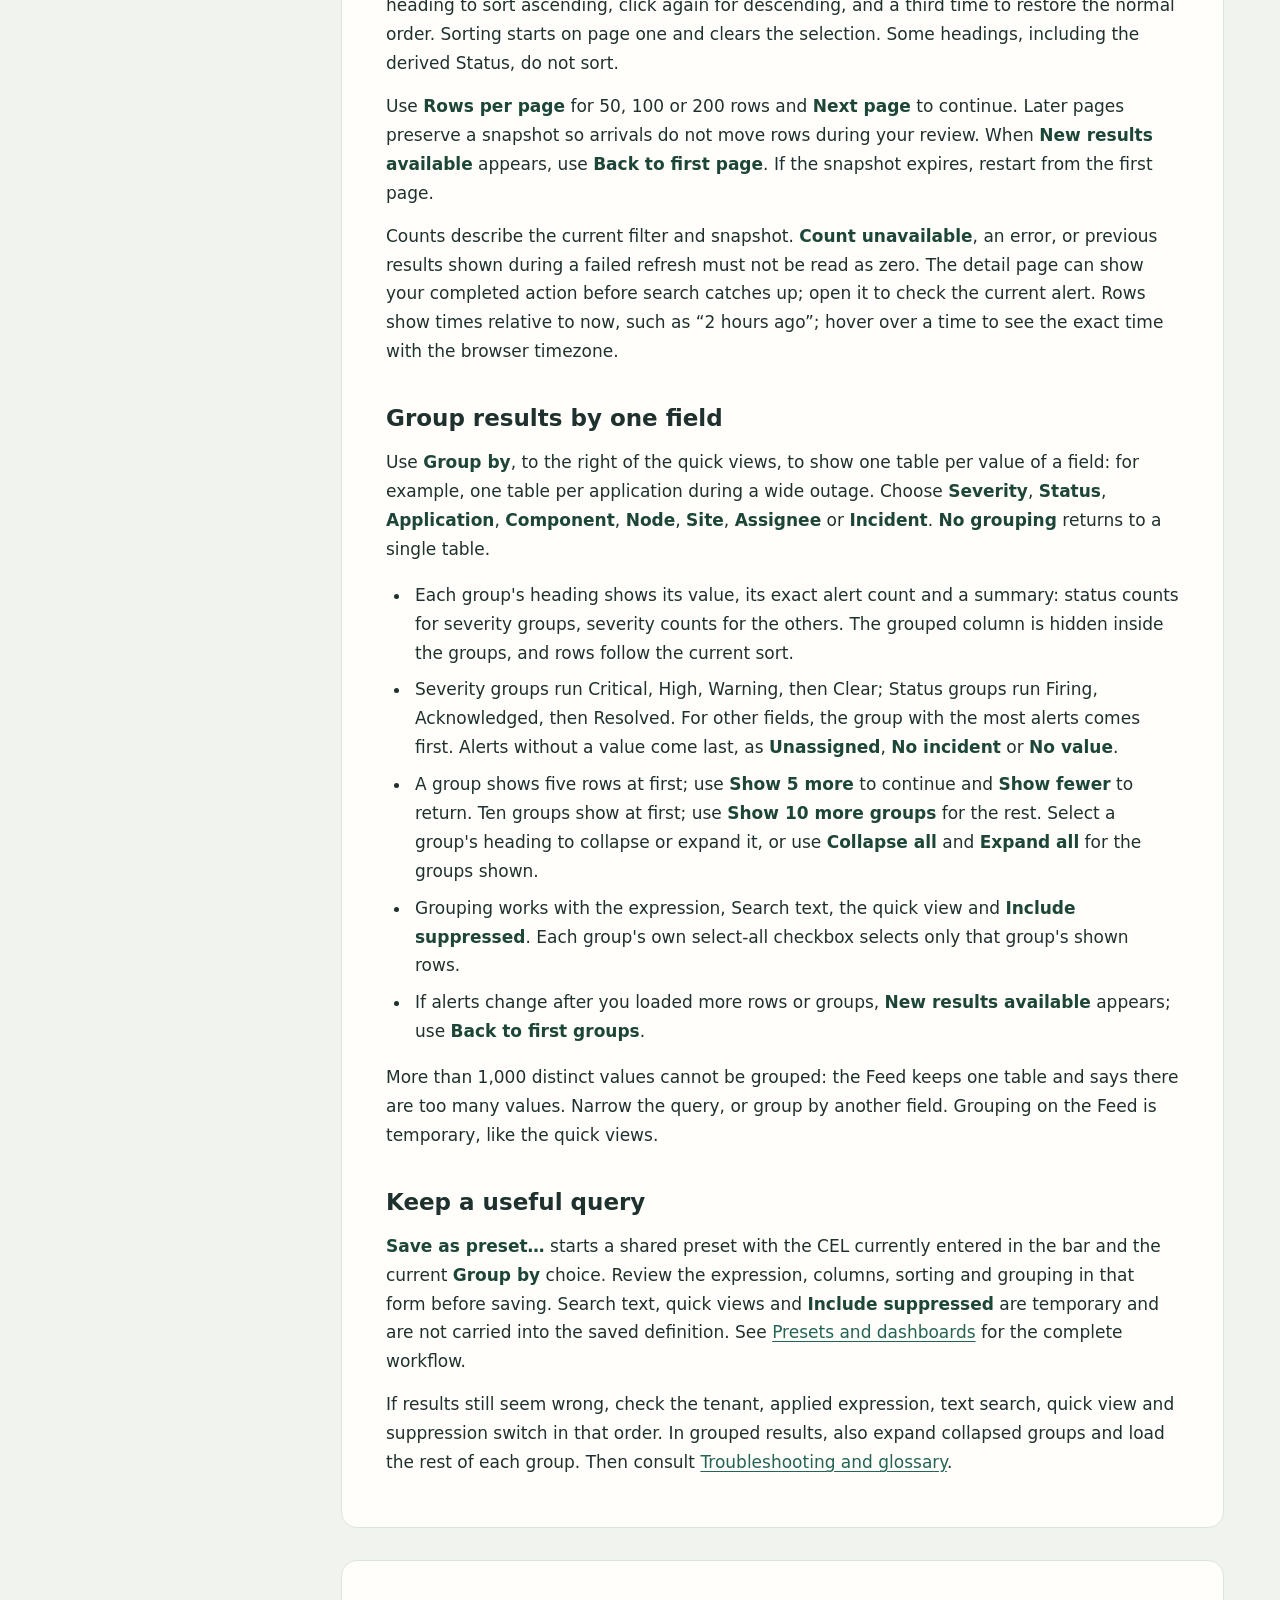
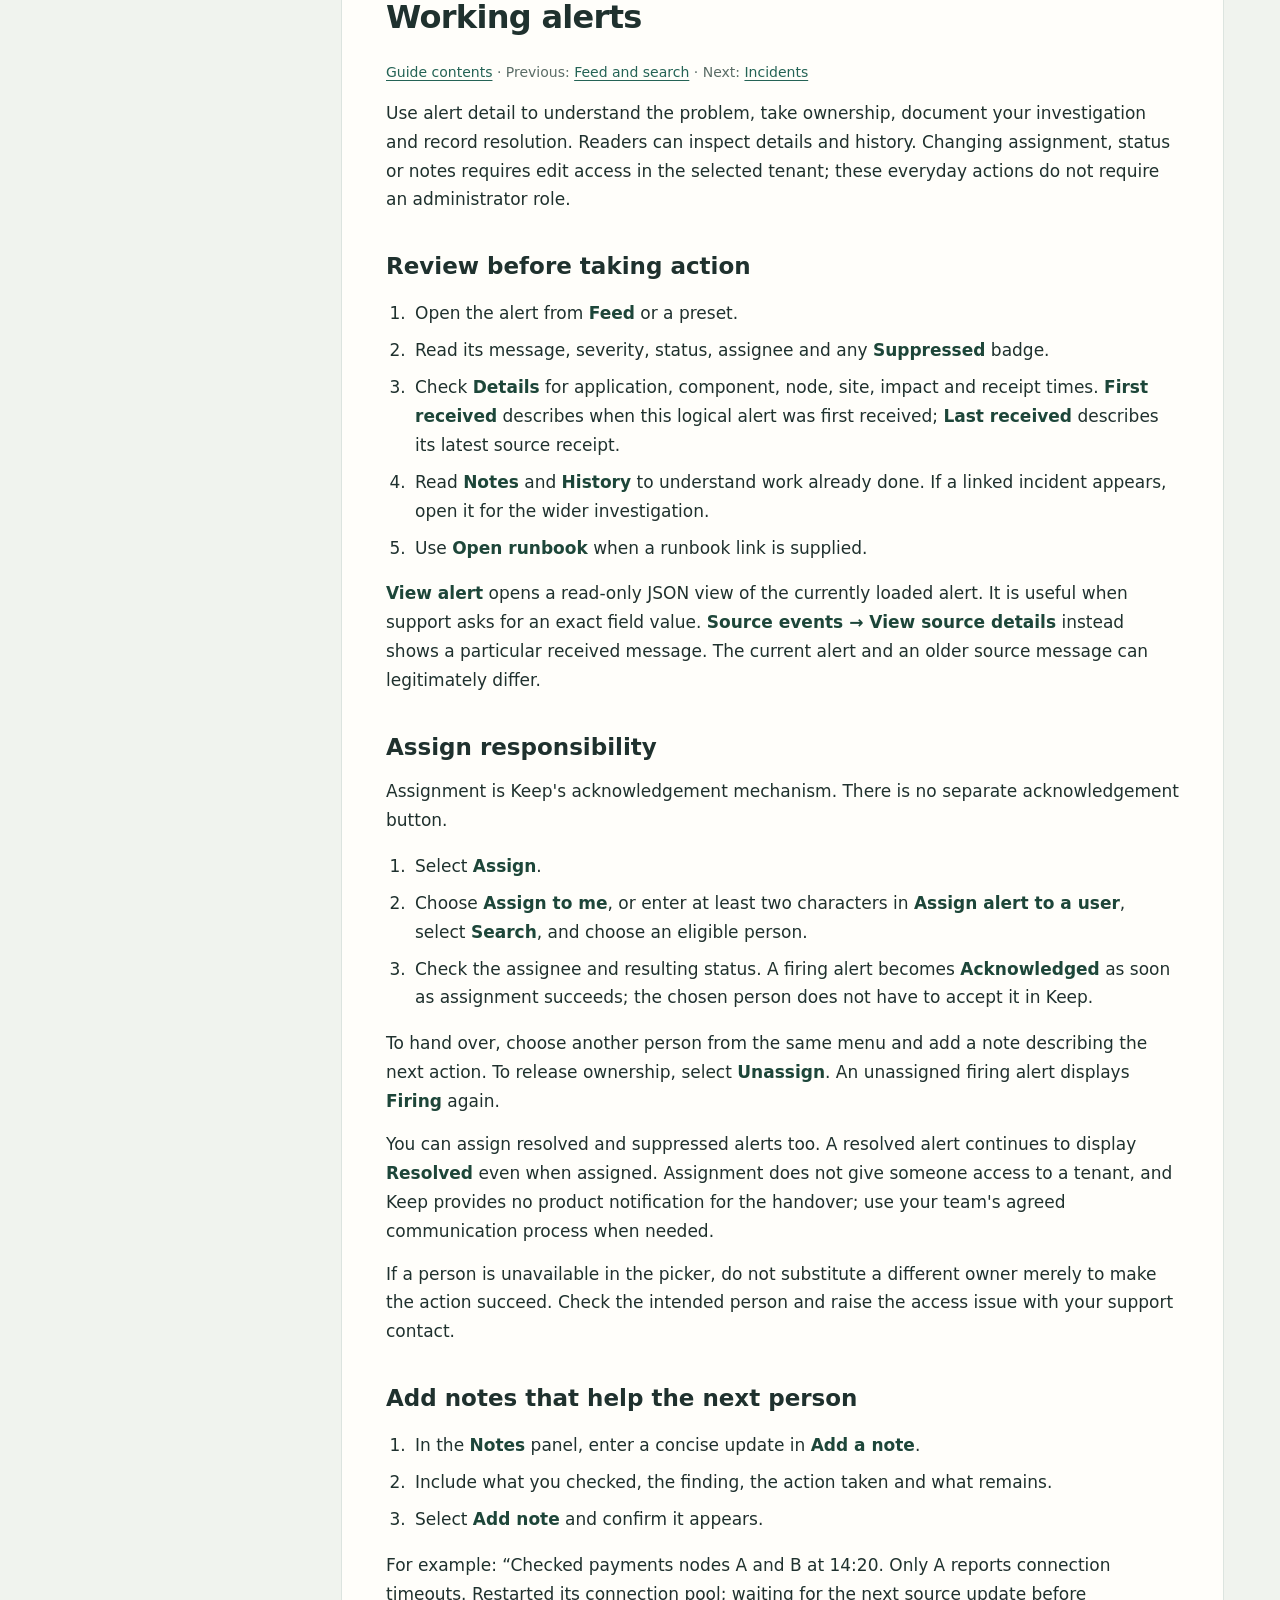
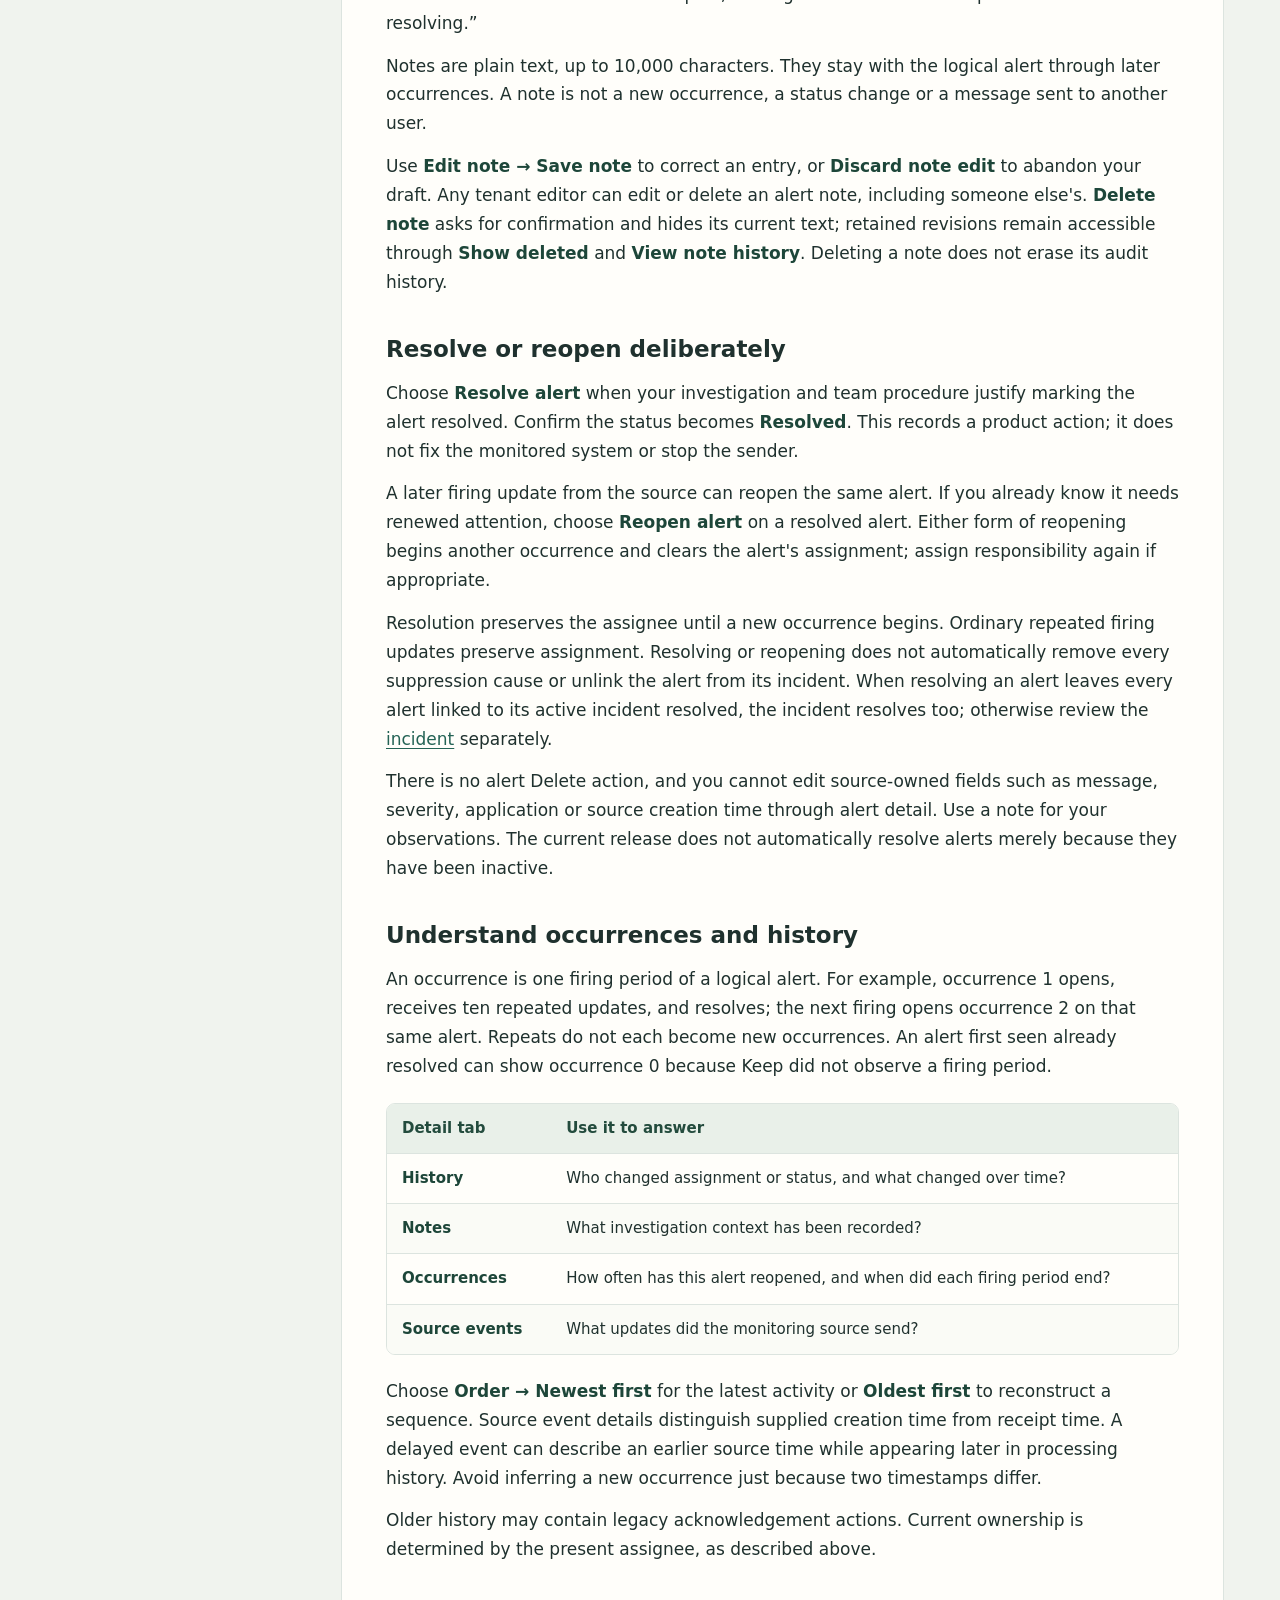
==== commit 7f2382df: "Retake client guide screenshots after the Keep rename The sign-in, Feed and dashboard PNGs still sho" ====
--- a/docs/client-guide/index.html
+++ b/docs/client-guide/index.html
@@ -108,7 +108,7 @@
 </tr>
 </tbody></table></div>
 <h2 id="start-reading-the-examples">Reading the examples</h2>
-<p>Screenshots use synthetic demonstration data. Names and counts are examples, not your tenant&#39;s data. Concept diagrams explain behavior rather than reproduce screens. Some older screenshots use the former sidebar label <strong>Alerts</strong>; the current label is <strong>Feed</strong>. The text uses current controls as of 11 October 2026.</p>
+<p>Screenshots use synthetic demonstration data. Names and counts are examples, not your tenant&#39;s data. Concept diagrams explain behavior rather than reproduce screens. The text uses current controls as of 11 October 2026.</p>
 <p>A feature may be unavailable in your environment or to your role. An error or stale indicator is not an empty result. Follow the recovery guidance rather than treating a failed query as proof that there are no alerts.</p>
 <p>This guide describes the current product scope; it does not announce a production release.</p>
 <p><strong>Begin:</strong> <a href="#getting-started">Getting started →</a></p>
@@ -123,12 +123,12 @@
 <li>Check the access label. <strong>View access</strong> lets you investigate; <strong>Edit access</strong> also lets you change operational records and shared configuration.</li>
 </ol>
 <p>Keep opens your last accessible tenant, otherwise <strong>Global</strong>. A tenant is a boundary for data and permissions, not a search filter across the whole company. The same search in two tenants can produce different results. Presets, dashboards, incidents and alert links stay within their tenant.</p>
-<p><img src="[data-uri]" alt="Keep sign-in page with username, password, password visibility and Sign in controls"><details class="figure-detail"><summary>View full-size illustration</summary><div class="figure-scroll" tabindex="0"><img src="[data-uri]" alt="Keep sign-in page with username, password, password visibility and Sign in controls"></div></details></p>
+<p><img src="[data-uri]" alt="Keep sign-in page with username, password, password visibility and Sign in controls"><details class="figure-detail"><summary>View full-size illustration</summary><div class="figure-scroll" tabindex="0"><img src="[data-uri]" alt="Keep sign-in page with username, password, password visibility and Sign in controls"></div></details></p>
 <p><em>The company sign-in form. Use your organization&#39;s supplied account, not the names shown in guide examples.</em></p>
 <p>Global is the shared tenant for legacy alerts; eligible signed-in company users have Edit access there. Other tenants have their own access grants. If an expected tenant is missing, ask the team that manages Keep access. Being assigned an alert does not grant access to its tenant.</p>
 <p>Use your company&#39;s normal password reset or account unlock process if you cannot sign in. Keep does not give you a separate company password. A stale sign-in attempt should be restarted from the page&#39;s sign-in control.</p>
 <h3 id="getting-started-understand-the-six-main-concepts">Understand the six main concepts</h3>
-<p><img src="[data-uri]" alt="Concept map showing alerts collected into incidents and queried by presets that supply dashboard counts, with suppression affecting visibility"><details class="figure-detail"><summary>View full-size illustration</summary><div class="figure-scroll" tabindex="0"><img src="[data-uri]" alt="Concept map showing alerts collected into incidents and queried by presets that supply dashboard counts, with suppression affecting visibility"></div></details></p>
+<p><img src="[data-uri]" alt="Concept map showing alerts collected into incidents and queried by presets that supply dashboard counts, with suppression affecting visibility"><details class="figure-detail"><summary>View full-size illustration</summary><div class="figure-scroll" tabindex="0"><img src="[data-uri]" alt="Concept map showing alerts collected into incidents and queried by presets that supply dashboard counts, with suppression affecting visibility"></div></details></p>
 <p><em>A preset selects alerts; a dashboard counts those selections. An incident coordinates work on related alerts. Suppression affects ordinary visibility without deleting an alert.</em></p>
 <div class="table-wrap" tabindex="0"><table>
 <thead>
@@ -249,8 +249,8 @@
 <article id="feed" aria-label="2 · Feed and search"><h2 id="feed-feed-and-search">Feed and search</h2>
 <p><a href="#start">Guide contents</a> · Previous: <a href="#getting-started">Getting started</a> · Next: <a href="#alerts">Working with alerts</a></p>
 <p>Use <strong>Feed</strong> to answer a question now: what needs attention, what happened to an application, or where a particular message appeared. For a view you use every shift, open a shared <a href="#views">preset</a>.</p>
-<p><img src="[data-uri]" alt="Keep Feed showing the query bar, quick views, alert rows and pagination."><details class="figure-detail"><summary>View full-size illustration</summary><div class="figure-scroll" tabindex="0"><img src="[data-uri]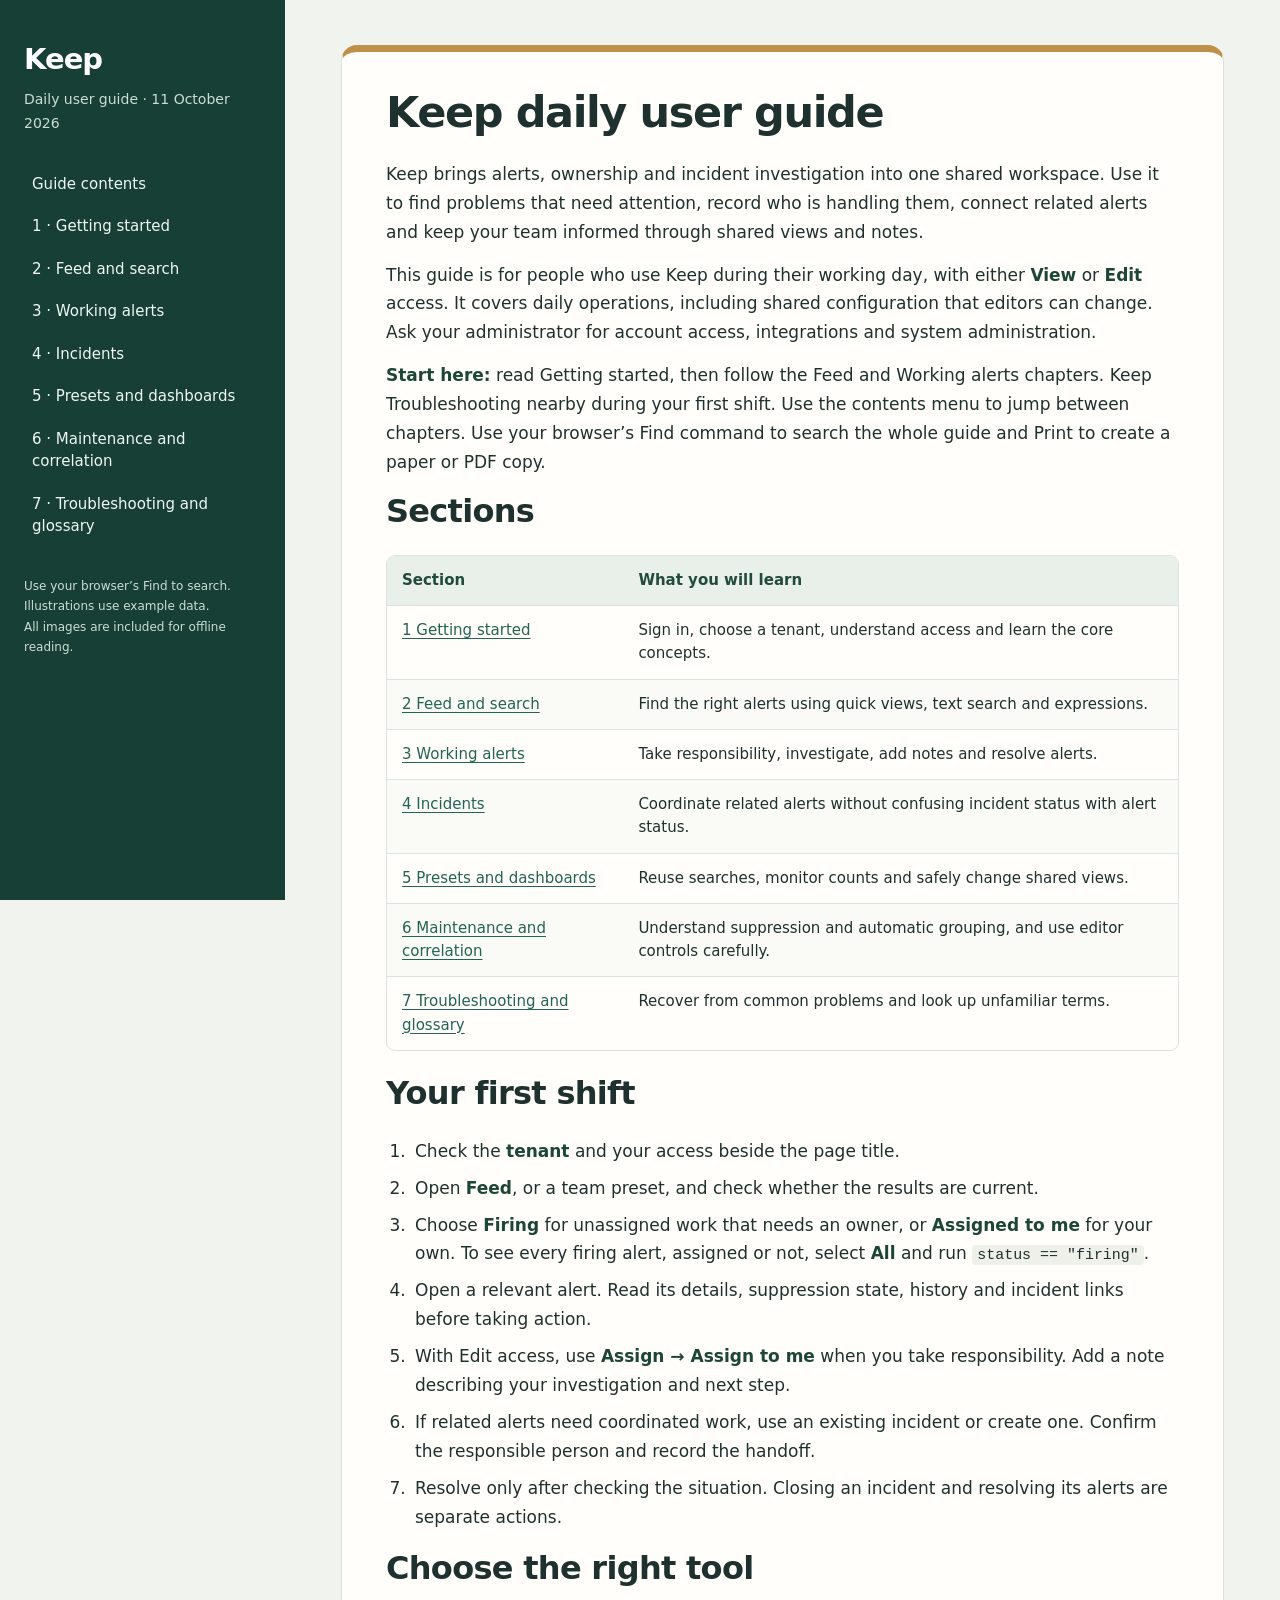
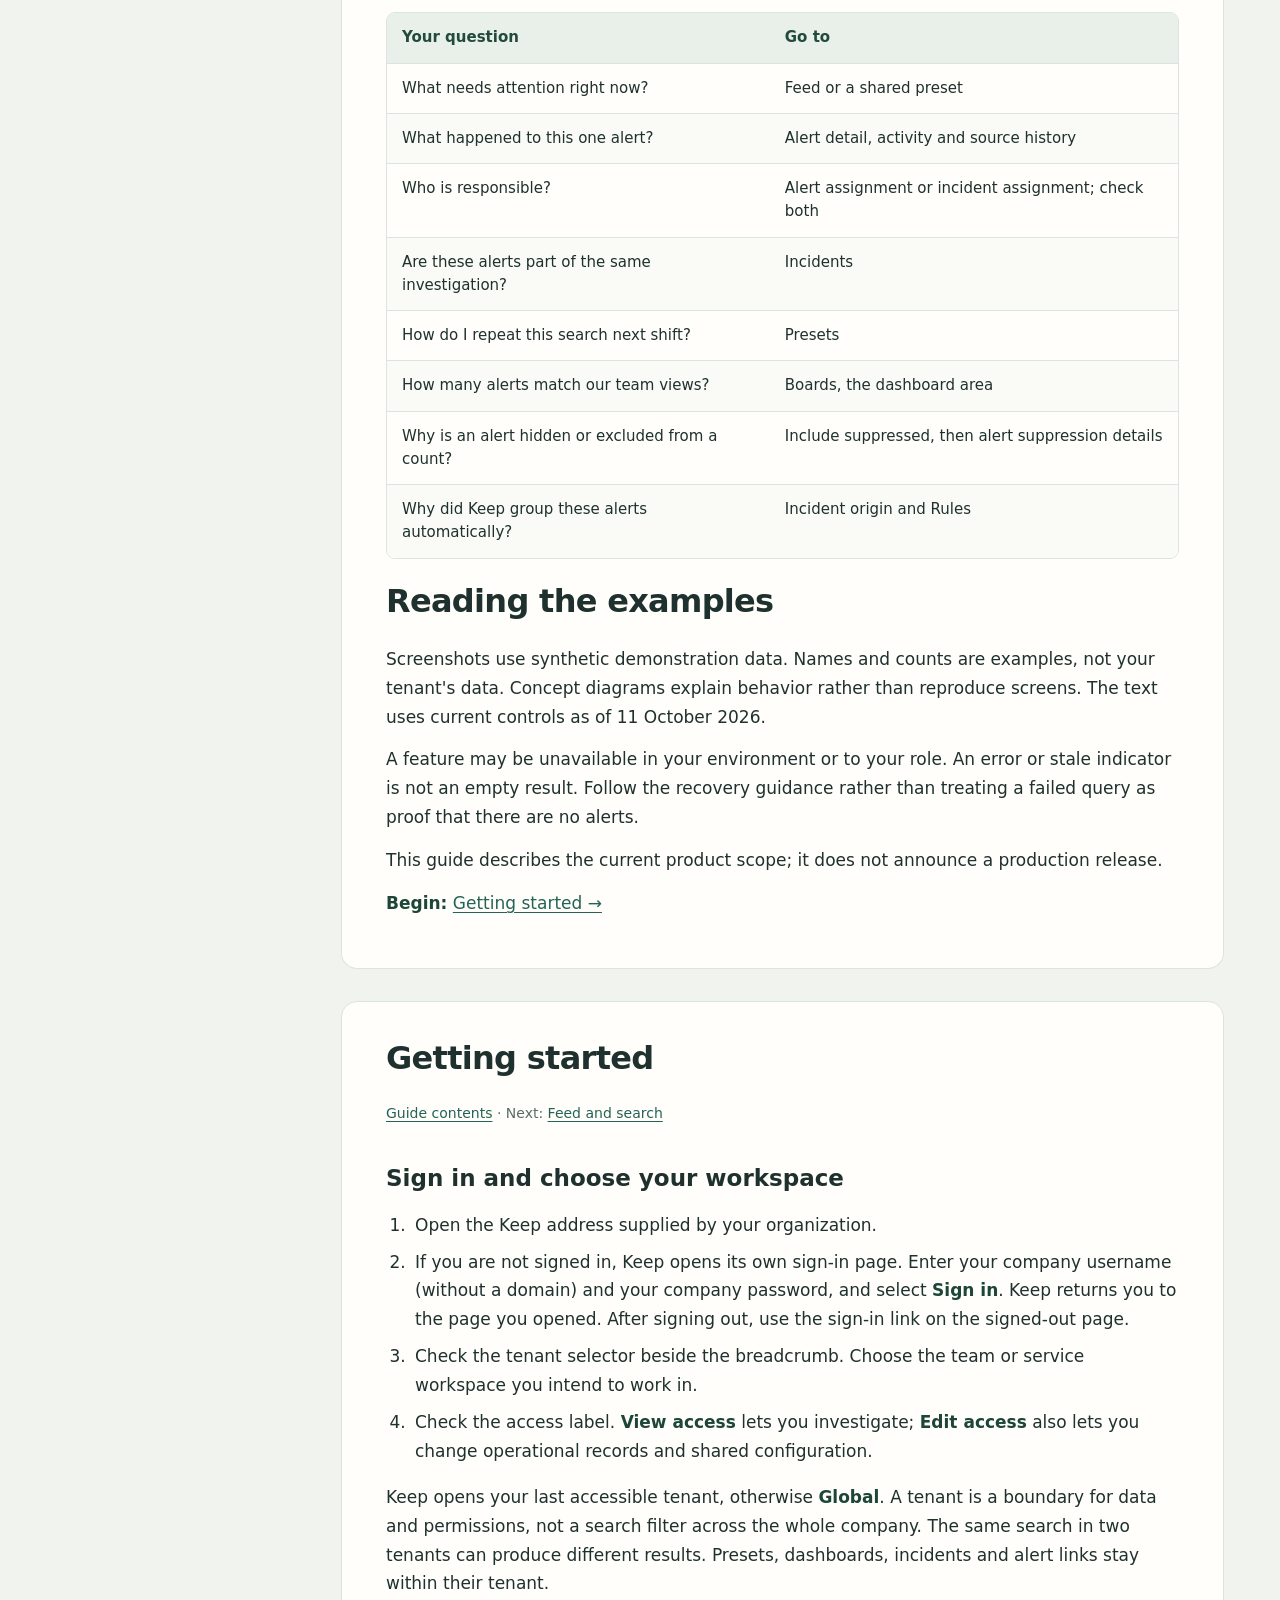
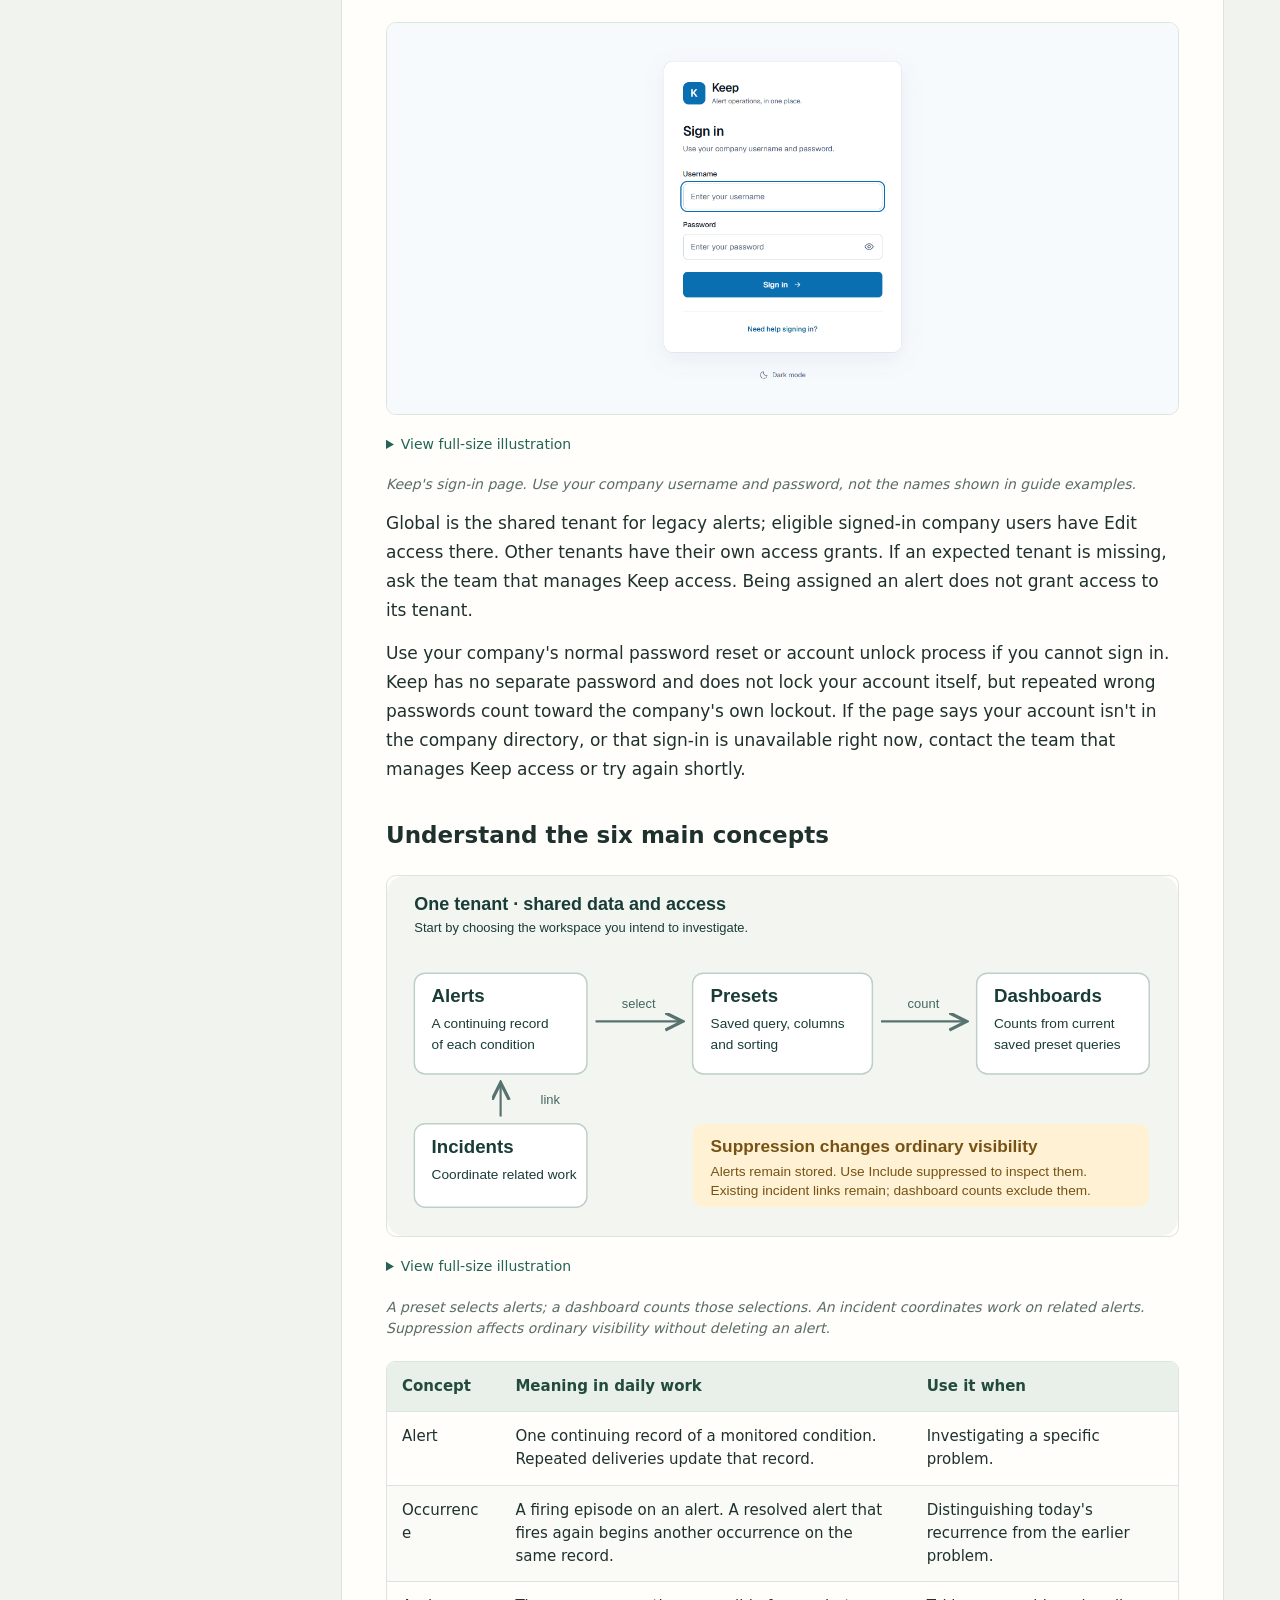
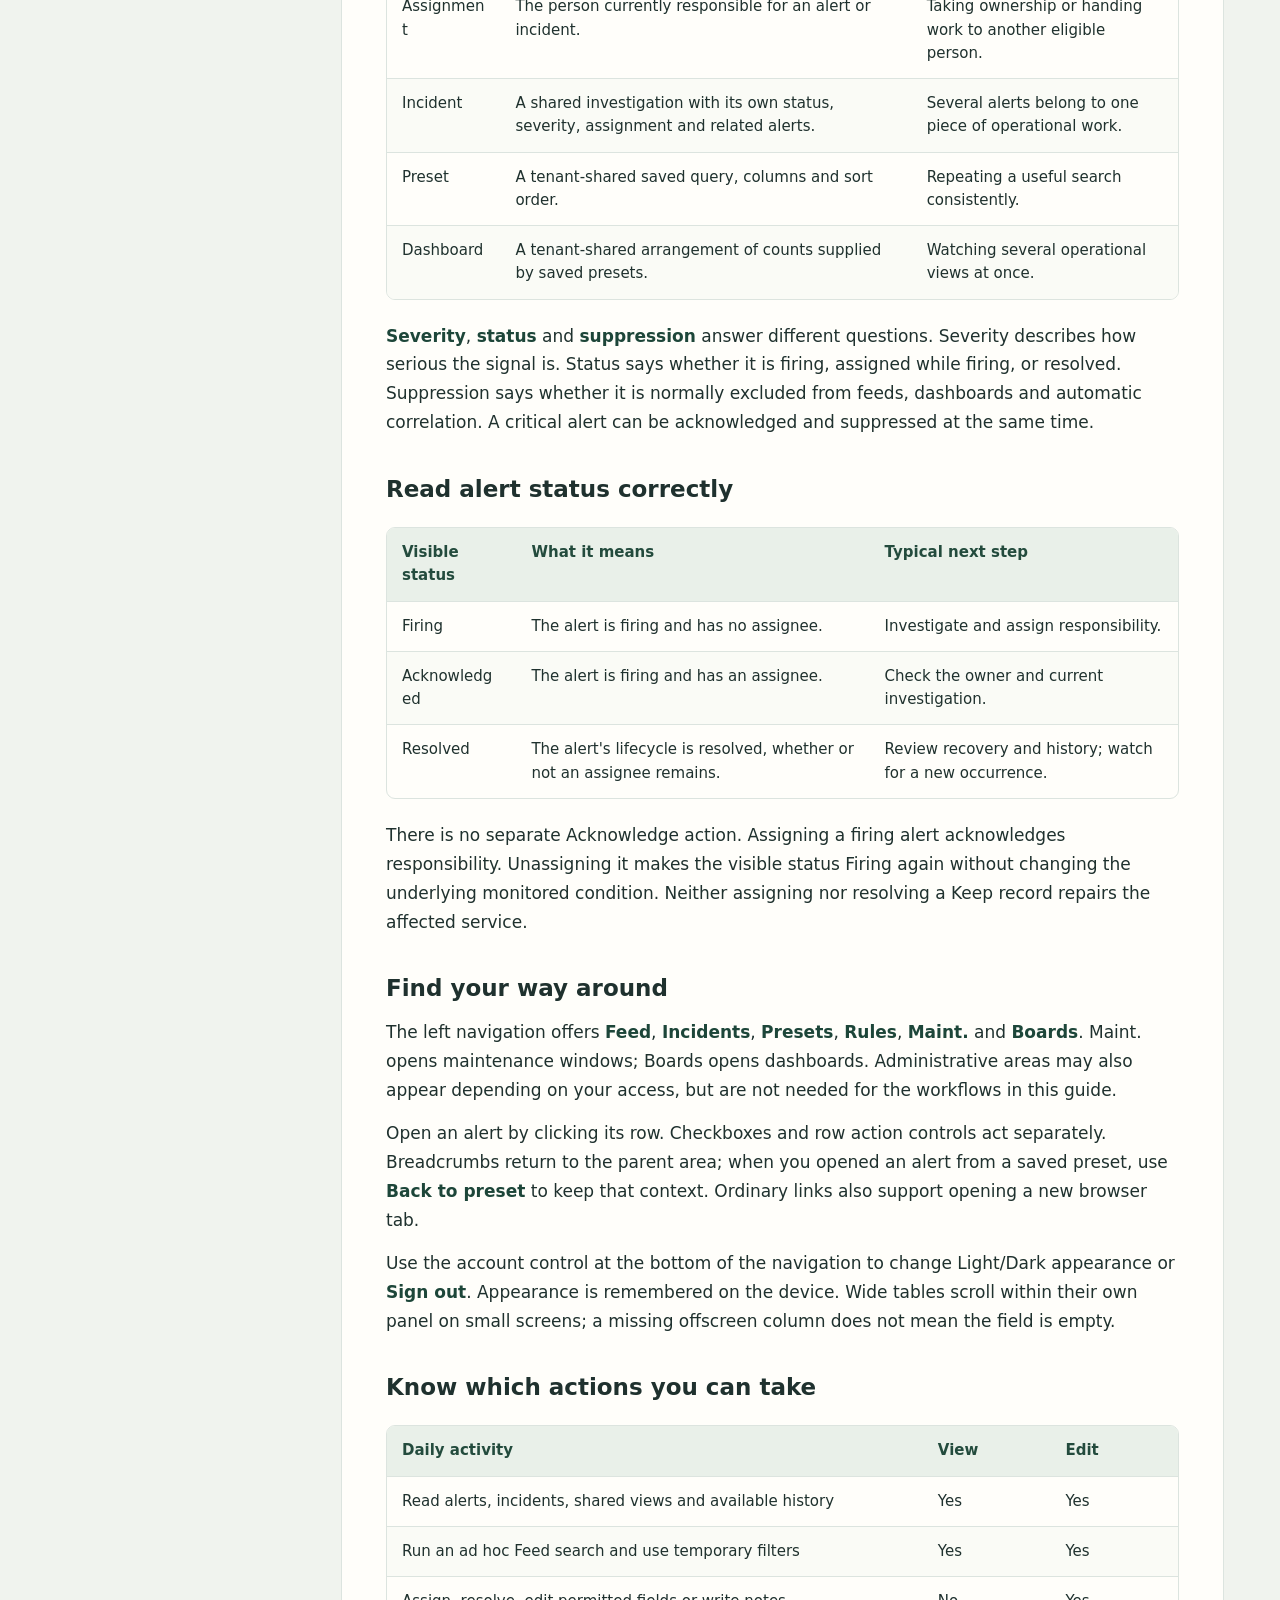
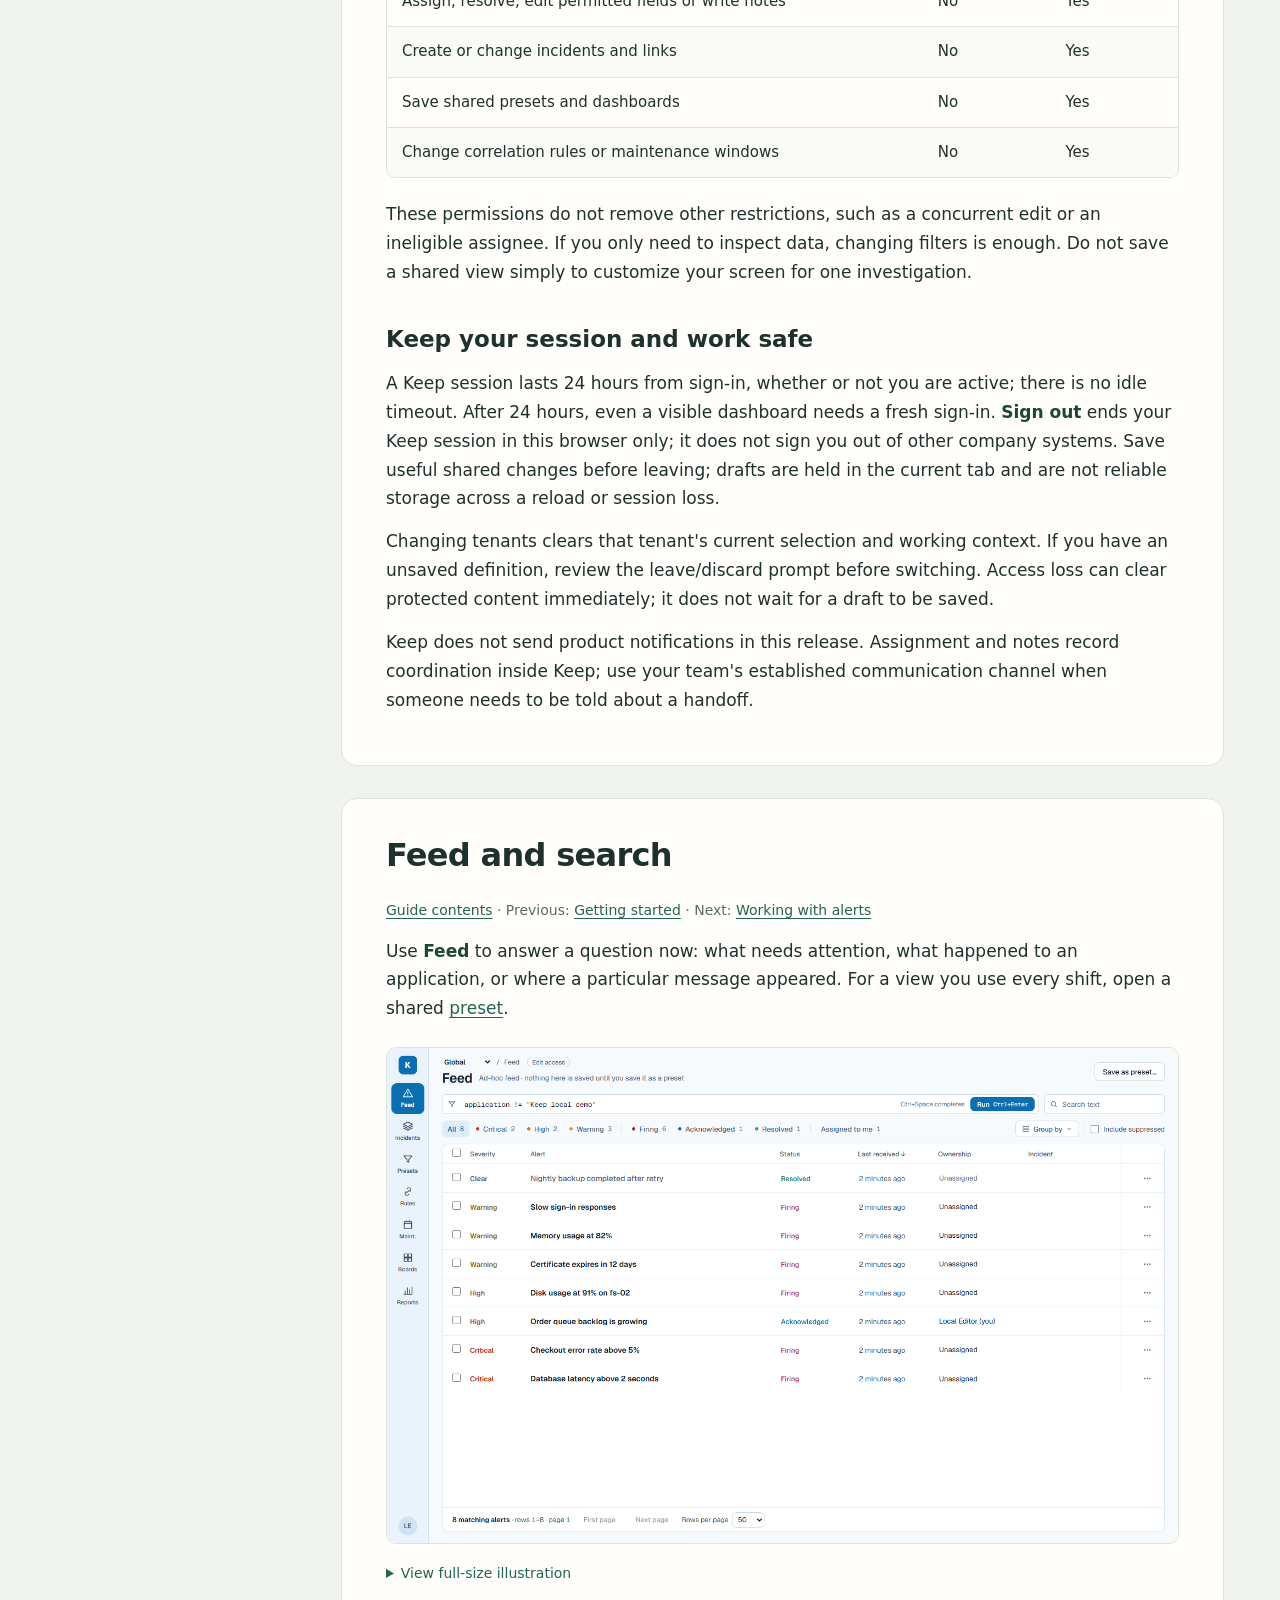
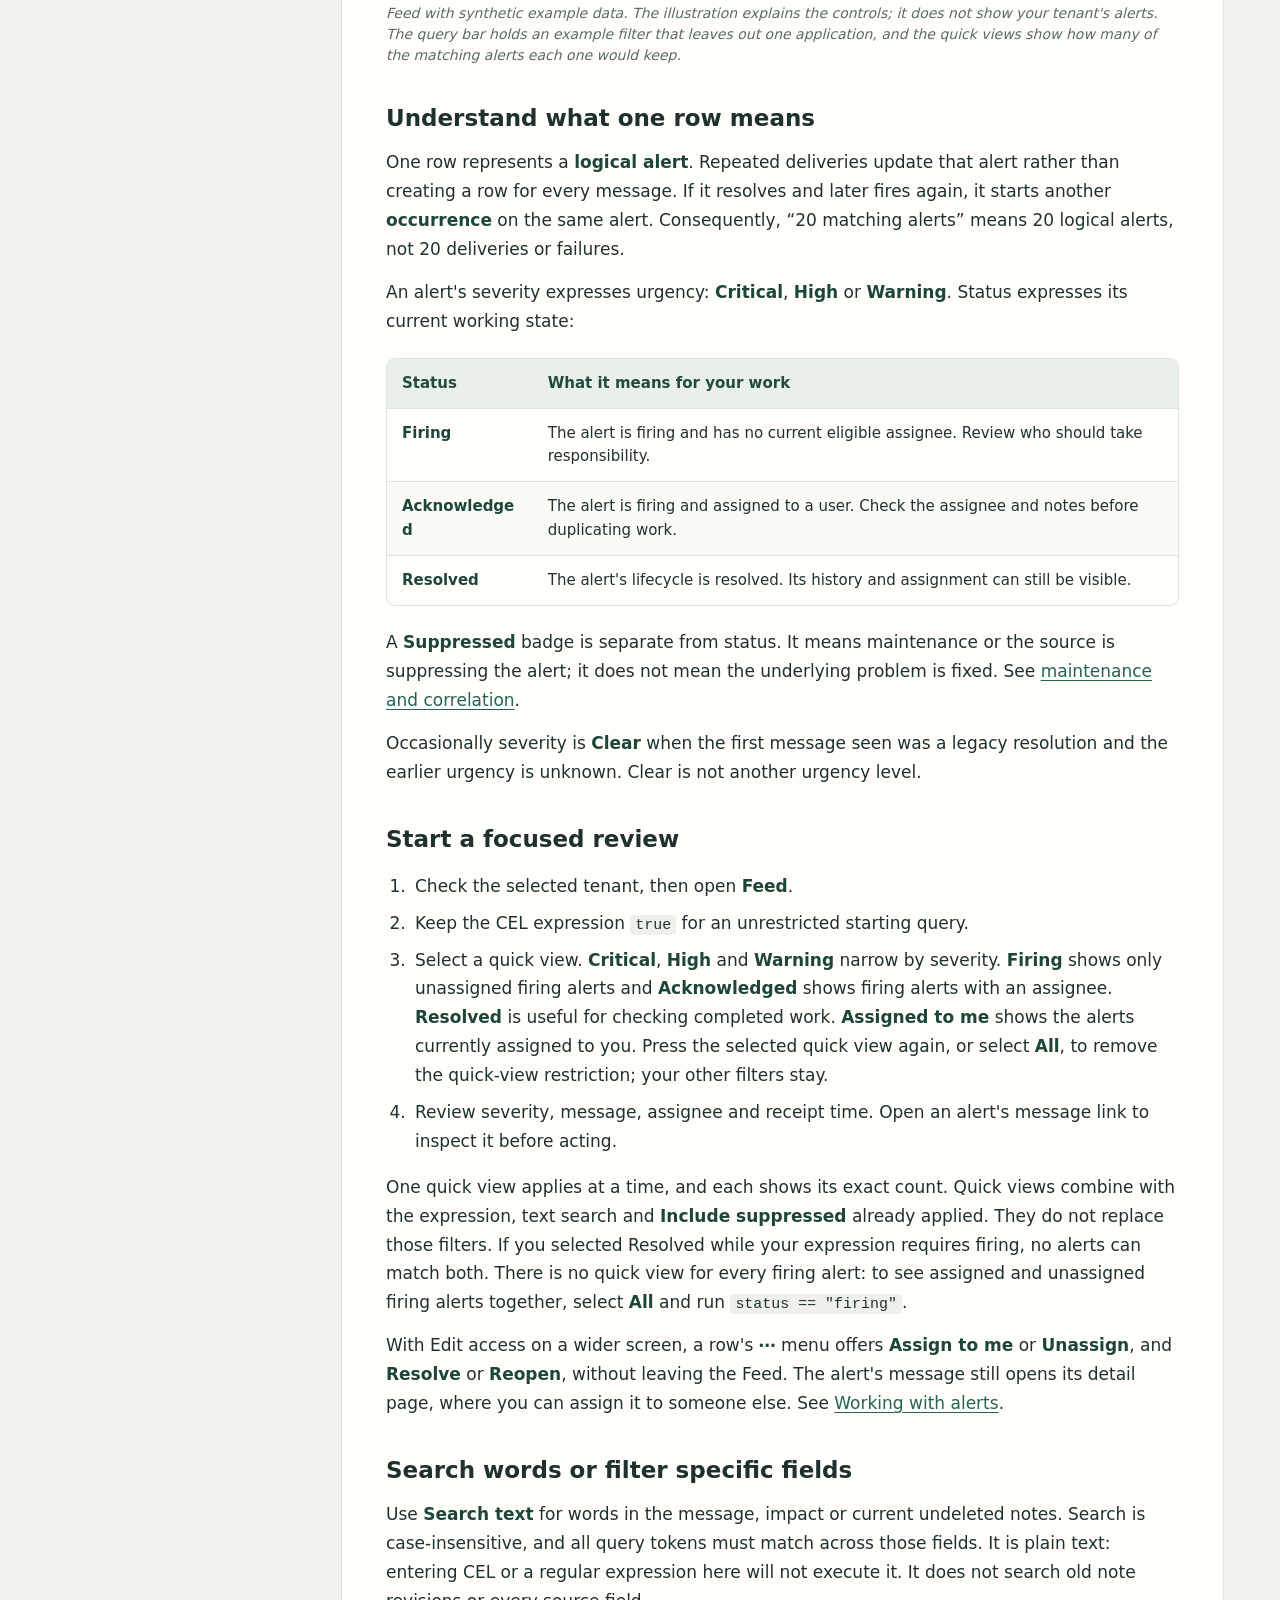
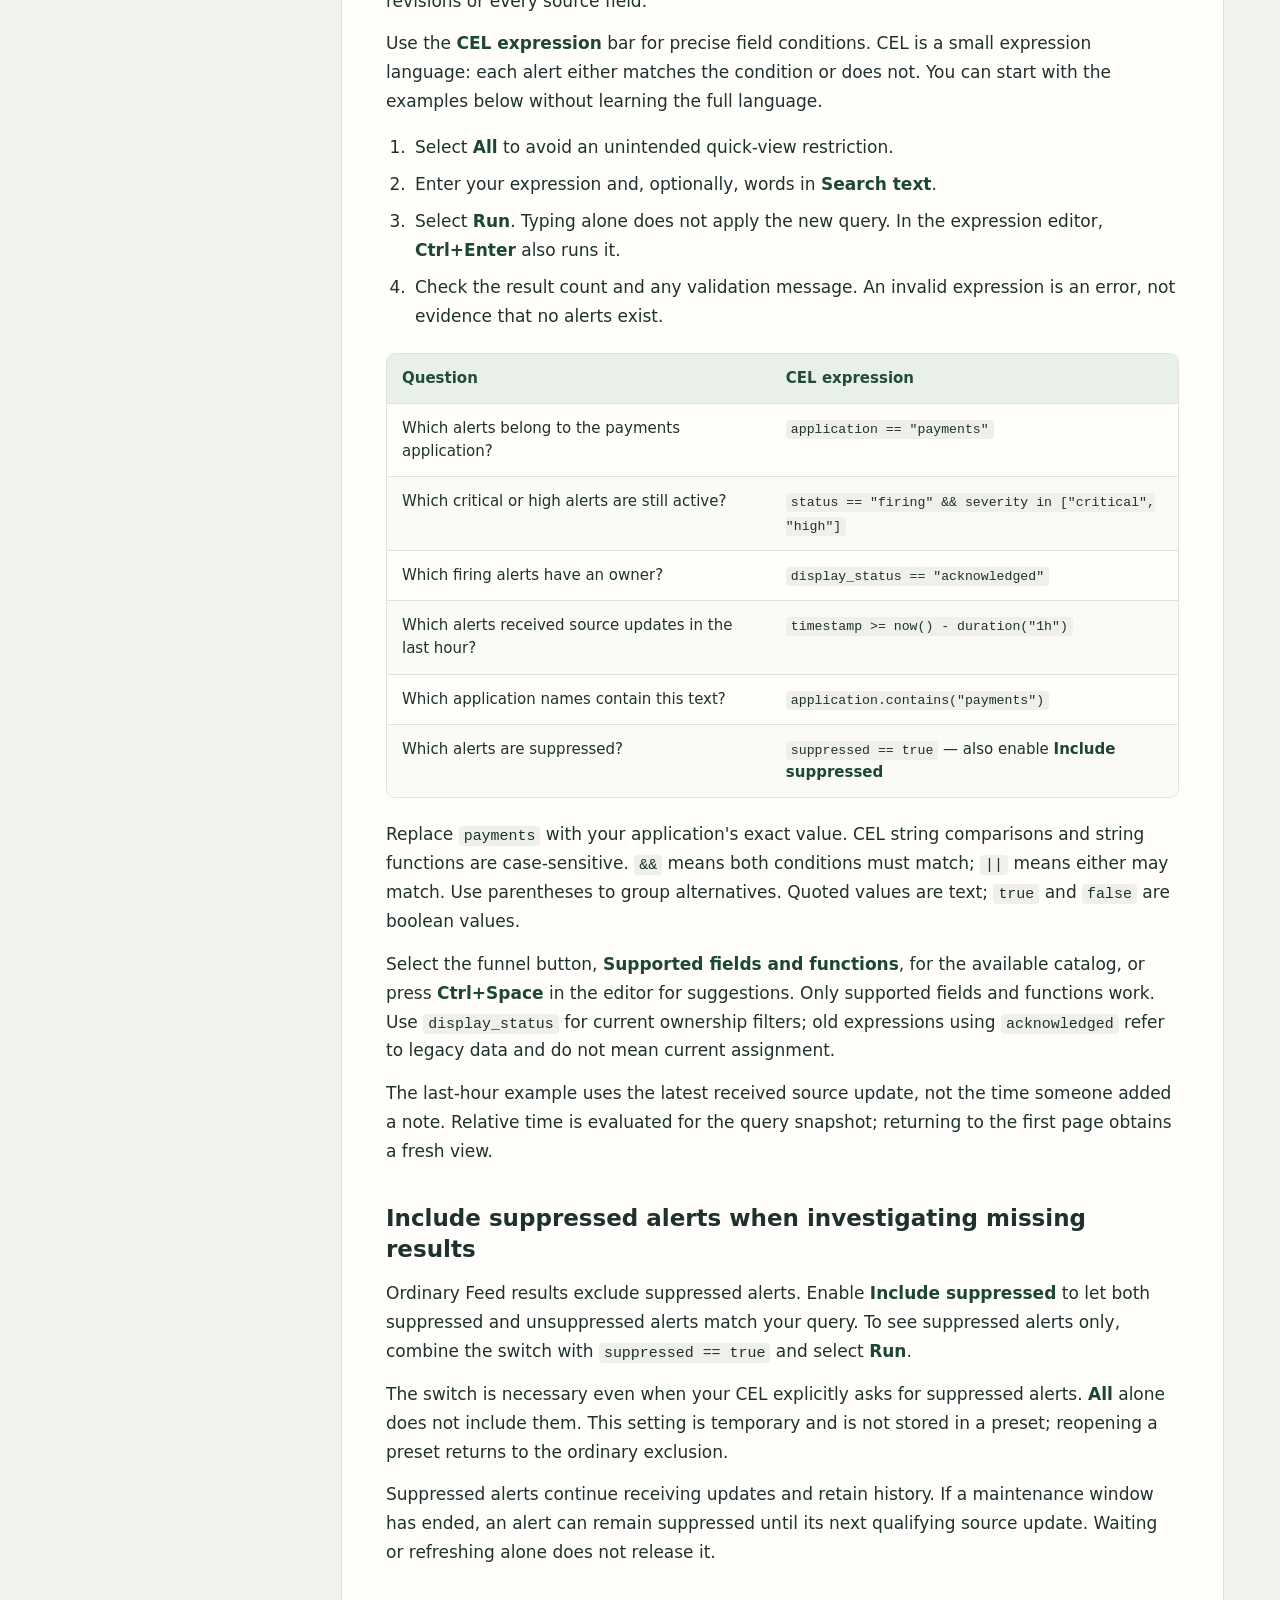
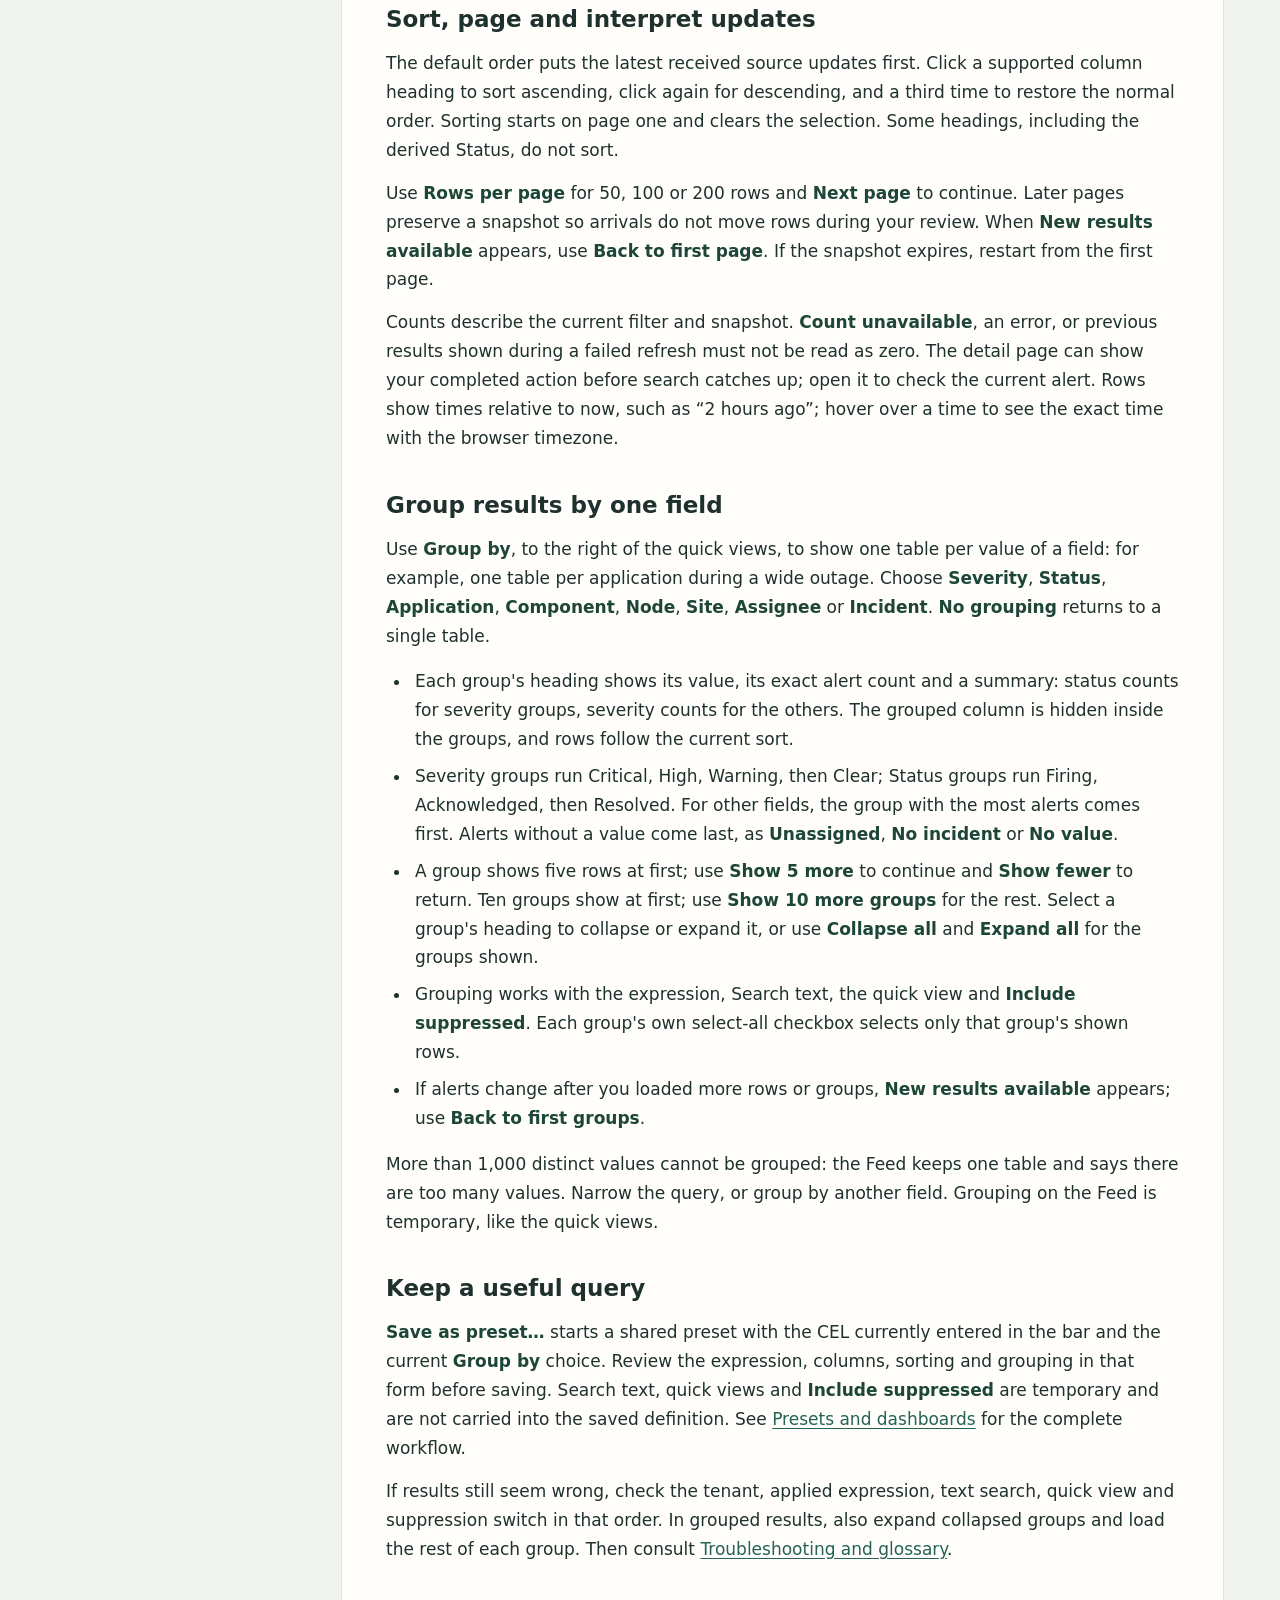
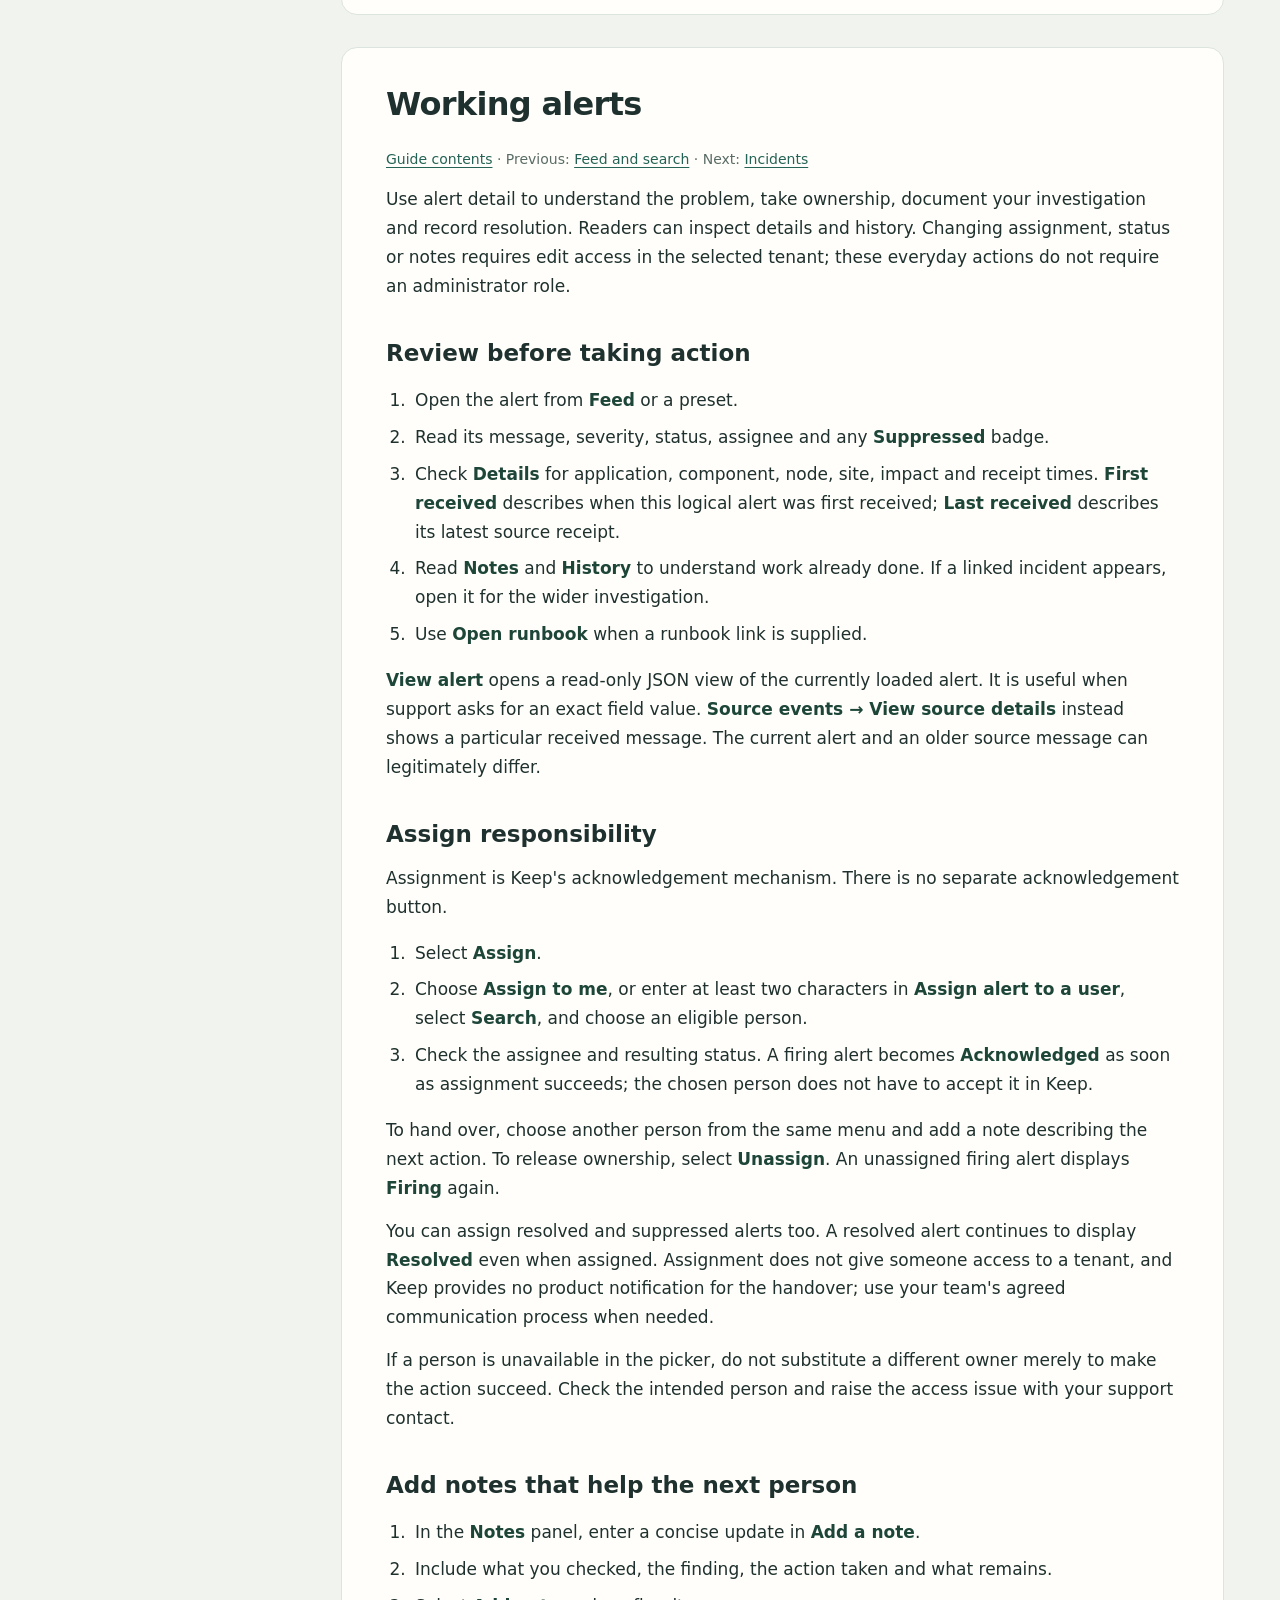
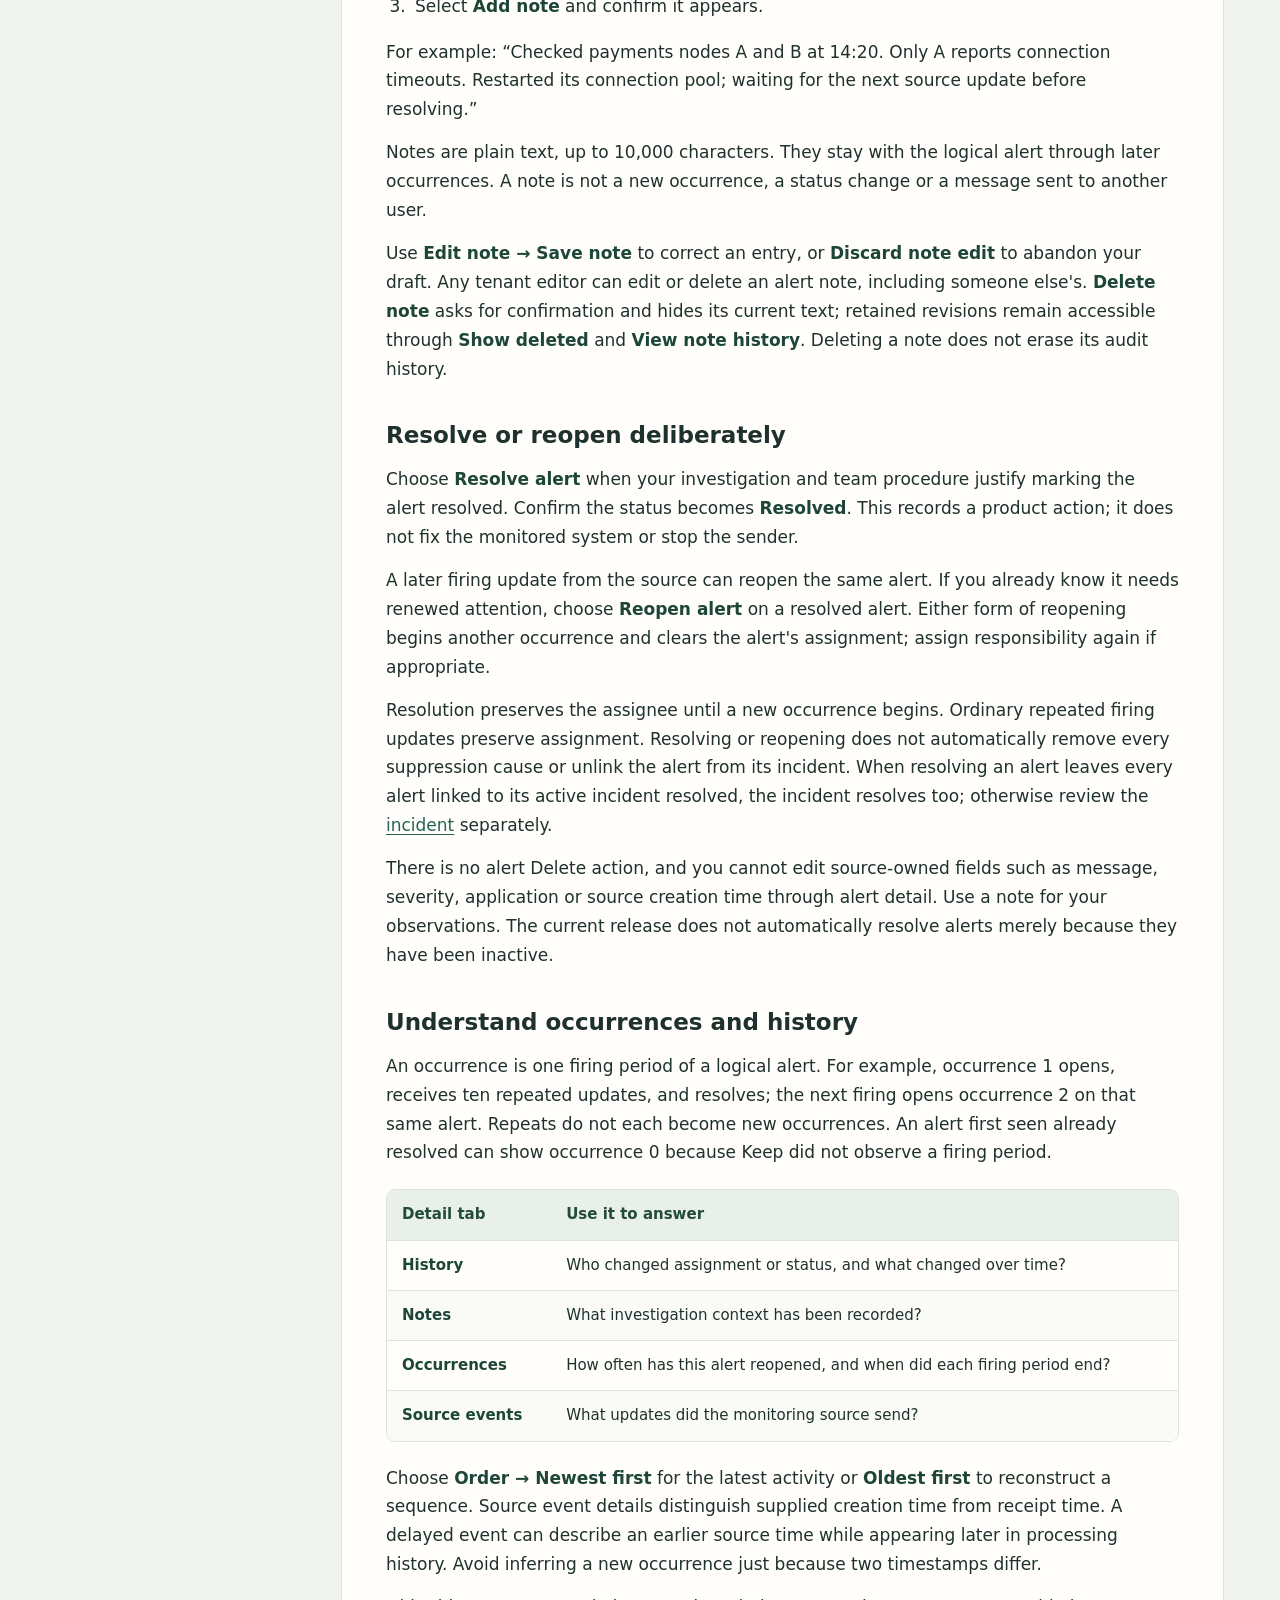
==== commit f0752c80: "REV-73: local stack, load-test bundle and docs without Keycloak M4 checkpoint. Local compose runs Op" ====
--- a/docs/client-guide/index.html
+++ b/docs/client-guide/index.html
@@ -118,15 +118,15 @@
 <h3 id="getting-started-sign-in-and-choose-your-workspace">Sign in and choose your workspace</h3>
 <ol>
 <li>Open the Keep address supplied by your organization.</li>
-<li>If Keep shows its landing page, choose <strong>Sign in with company account</strong>. On the sign-in form, enter your company username and password and select <strong>Sign in</strong>. An existing company sign-in session may take you straight into Keep.</li>
+<li>If you are not signed in, Keep opens its own sign-in page. Enter your company username (without a domain) and your company password, and select <strong>Sign in</strong>. Keep returns you to the page you opened. After signing out, use the sign-in link on the signed-out page.</li>
 <li>Check the tenant selector beside the breadcrumb. Choose the team or service workspace you intend to work in.</li>
 <li>Check the access label. <strong>View access</strong> lets you investigate; <strong>Edit access</strong> also lets you change operational records and shared configuration.</li>
 </ol>
 <p>Keep opens your last accessible tenant, otherwise <strong>Global</strong>. A tenant is a boundary for data and permissions, not a search filter across the whole company. The same search in two tenants can produce different results. Presets, dashboards, incidents and alert links stay within their tenant.</p>
 <p><img src="[data-uri]" alt="Keep sign-in page with username, password, password visibility and Sign in controls"><details class="figure-detail"><summary>View full-size illustration</summary><div class="figure-scroll" tabindex="0"><img src="[data-uri]" alt="Keep sign-in page with username, password, password visibility and Sign in controls"></div></details></p>
-<p><em>The company sign-in form. Use your organization&#39;s supplied account, not the names shown in guide examples.</em></p>
+<p><em>Keep&#39;s sign-in page. Use your company username and password, not the names shown in guide examples.</em></p>
 <p>Global is the shared tenant for legacy alerts; eligible signed-in company users have Edit access there. Other tenants have their own access grants. If an expected tenant is missing, ask the team that manages Keep access. Being assigned an alert does not grant access to its tenant.</p>
-<p>Use your company&#39;s normal password reset or account unlock process if you cannot sign in. Keep does not give you a separate company password. A stale sign-in attempt should be restarted from the page&#39;s sign-in control.</p>
+<p>Use your company&#39;s normal password reset or account unlock process if you cannot sign in. Keep has no separate password and does not lock your account itself, but repeated wrong passwords count toward the company&#39;s own lockout. If the page says your account isn&#39;t in the company directory, or that sign-in is unavailable right now, contact the team that manages Keep access or try again shortly.</p>
 <h3 id="getting-started-understand-the-six-main-concepts">Understand the six main concepts</h3>
 <p><img src="[data-uri]" alt="Concept map showing alerts collected into incidents and queried by presets that supply dashboard counts, with suppression affecting visibility"><details class="figure-detail"><summary>View full-size illustration</summary><div class="figure-scroll" tabindex="0"><img src="[data-uri]" alt="Concept map showing alerts collected into incidents and queried by presets that supply dashboard counts, with suppression affecting visibility"></div></details></p>
 <p><em>A preset selects alerts; a dashboard counts those selections. An incident coordinates work on related alerts. Suppression affects ordinary visibility without deleting an alert.</em></p>
@@ -242,7 +242,7 @@
 </tbody></table></div>
 <p>These permissions do not remove other restrictions, such as a concurrent edit or an ineligible assignee. If you only need to inspect data, changing filters is enough. Do not save a shared view simply to customize your screen for one investigation.</p>
 <h3 id="getting-started-keep-your-session-and-work-safe">Keep your session and work safe</h3>
-<p>Keep sessions expire after 30 minutes without accepted activity, or after 24 hours even with continued activity. A visible dashboard keeps the session active, but a hidden background tab does not. Save useful shared changes before leaving; drafts are held in the current tab and are not reliable storage across a reload or session loss.</p>
+<p>A Keep session lasts 24 hours from sign-in, whether or not you are active; there is no idle timeout. After 24 hours, even a visible dashboard needs a fresh sign-in. <strong>Sign out</strong> ends your Keep session in this browser only; it does not sign you out of other company systems. Save useful shared changes before leaving; drafts are held in the current tab and are not reliable storage across a reload or session loss.</p>
 <p>Changing tenants clears that tenant&#39;s current selection and working context. If you have an unsaved definition, review the leave/discard prompt before switching. Access loss can clear protected content immediately; it does not wait for a draft to be saved.</p>
 <p>Keep does not send product notifications in this release. Assignment and notes record coordination inside Keep; use your team&#39;s established communication channel when someone needs to be told about a handoff.</p>
 </article>
@@ -517,6 +517,15 @@
 </blockquote>
 <p>Notes may contain up to 10,000 characters and must include nonblank text. Editors can edit or delete any incident note, including on a resolved incident. <strong>Edit note</strong> and <strong>Save note</strong> add a revision. <strong>Delete note</strong> hides the current text while retaining its history. Readers can inspect note revisions and deletion records.</p>
 <p>Use <strong>Activity</strong> to understand who changed status, responsibility or membership and when. Use <strong>Cycles</strong> to distinguish the original investigation from later reopenings. Keep does not send product notifications; use your team&#39;s normal communication channel when another person must act.</p>
+<h3 id="incidents-link-a-servicenow-ticket">Link a ServiceNow ticket</h3>
+<p>When your deployment has ServiceNow set up, the status and assignee panel ends with a <strong>ServiceNow ticket</strong> row. Select the ticket number to open the ticket in ServiceNow in a new tab. Keep stores only the ticket&#39;s link and number: it never reads, creates or changes tickets.</p>
+<p>Editors can:</p>
+<ul>
+<li>Select <strong>Link existing ticket…</strong> and paste the ticket&#39;s link from ServiceNow or type its number, such as <code>INC0041235</code>. Keep checks the entry as you type and accepts only links to your company&#39;s ServiceNow. When a pasted link does not include the number, you may add it so others recognise the ticket without opening it.</li>
+<li>Select <strong>Create in ServiceNow…</strong> to start a new ticket. Adjust <strong>Ticket Title</strong> and <strong>Description</strong>, which start from the incident and end with a link back to it, then select <strong>Open ServiceNow form</strong>. ServiceNow&#39;s new incident form opens in a new tab with those fields filled in; complete and submit it there. Back in Keep, paste the new ticket&#39;s link or number and select <strong>Link ticket</strong>, or select <strong>Link later</strong>.</li>
+<li>Select <strong>Change…</strong> to link a different ticket or unlink the current one.</li>
+</ul>
+<p>A ticket can be linked in any status; resolving or reopening the incident keeps it. <strong>Activity</strong> records each link, change and unlink. Viewers see and open the ticket but cannot change it. If ServiceNow is not set up, the row appears only on incidents that already have a ticket, which can still be opened and unlinked.</p>
 <h3 id="incidents-resolve-then-reopen-only-if-necessary">Resolve, then reopen only if necessary</h3>
 <p>When the investigation is complete, add a final note and select <strong>Resolved</strong>. A note is useful but not required. Check the linked alerts separately: they keep their own firing/resolved state. The incident releases its active ownership of those alerts while preserving relationships in history.</p>
 <p>To reopen a resolved incident, select <strong>Open</strong> or <strong>Investigating</strong> in its status controls. Reopening starts a new lifecycle cycle and preserves an eligible assignee. It can fail if another active incident now owns a linked alert, or if another active incident occupies the same originating correlation-rule group. Review the blocking incident; Keep does not silently take ownership away from it.</p>
@@ -529,7 +538,7 @@
 <p><a href="#start">Guide contents</a> · Previous: <a href="#incidents">Incidents</a> · Next: <a href="#automation">Maintenance and correlation</a></p>
 <h3 id="views-choose-a-reusable-view">Choose a reusable view</h3>
 <p>Use a <strong>preset</strong> when you want a repeatable list of alerts, with useful columns and ordering. Use a <strong>dashboard</strong> when you want to monitor several preset counts together and open the underlying lists as needed. Both are shared with the tenant. There are no private saved presets or dashboards.</p>
-<p><img src="[data-uri]" alt="Diagram separating temporary exploration from shared saved presets and dashboard counts"><details class="figure-detail"><summary>View full-size illustration</summary><div class="figure-scroll" tabindex="0"><img src="[data-uri]" alt="Diagram separating temporary exploration from shared saved presets and dashboard counts"></div></details></p>
+<p><img src="[data-uri]" alt="Diagram separating temporary exploration from shared saved presets and dashboard counts"><details class="figure-detail"><summary>View full-size illustration</summary><div class="figure-scroll" tabindex="0"><img src="[data-uri]" alt="Diagram separating temporary exploration from shared saved presets and dashboard counts"></div></details></p>
 <p><em>Temporary choices affect your current view. Saving a preset changes the definition used by everyone and by every dashboard panel that references it.</em></p>
 <p>For example, a team could save a preset for its active payment alerts, another for critical alerts and another for recent recoveries. A dashboard can show their counts side by side. These groups can overlap: adding their counts together does not necessarily give the number of distinct alerts across all three.</p>
 <h3 id="views-open-and-explore-a-preset">Open and explore a preset</h3>
@@ -585,7 +594,7 @@
 <li>Make sure the saved presets you need already exist in the same tenant.</li>
 <li>Open <strong>Boards → New dashboard</strong>, or open an existing dashboard.</li>
 <li>Click the dashboard name or its pen icon to rename it.</li>
-<li>Select <strong>Create panel</strong> and choose a <strong>Panel type</strong>. An <strong>Alert count</strong> panel counts a <strong>Saved preset</strong>, with an optional <strong>Custom title</strong> (blank uses the preset&#39;s name) and <strong>Count thresholds</strong>. An <strong>Alert table</strong> panel lists the latest alerts of a <strong>Saved preset</strong>: choose the preset, an optional <strong>Custom title</strong> and how many <strong>Alerts to show</strong> (1 to 50). An <strong>HTML</strong> panel shows your own notes, links and tables: give it an optional <strong>Title</strong> and write its <strong>HTML</strong>. An <strong>Image</strong> panel shows a picture such as a diagram or screenshot: choose <strong>Upload a file</strong> or <strong>Link to an image</strong>, add an optional <strong>Title</strong> and <strong>Image description</strong>, and pick a <strong>Fit</strong>. A <strong>ServiceNow tickets</strong> panel shows how many ServiceNow incidents a team has: enter the <strong>Team</strong>, choose the <strong>Ticket state</strong> and <strong>Detection method</strong>, and add an optional <strong>Title</strong> and <strong>Count thresholds</strong>. The preview on the right shows the panel at its size.</li>
+<li>Select <strong>Create panel</strong> and choose a <strong>Panel type</strong>. An <strong>Alert count</strong> panel counts a <strong>Saved preset</strong>, with an optional <strong>Custom title</strong> (blank uses the preset&#39;s name) and <strong>Count thresholds</strong>. An <strong>Incident count</strong> panel counts the incidents a <strong>Saved preset</strong>&#39;s alerts are in: choose the preset, tick <strong>Firing</strong>, <strong>Investigating</strong> or both, and add an optional <strong>Title</strong> (blank shows the preset&#39;s name with &quot;incidents&quot;) and <strong>Count thresholds</strong>. An <strong>Alert table</strong> panel lists the latest alerts of a <strong>Saved preset</strong>: choose the preset, an optional <strong>Custom title</strong> and how many <strong>Alerts to show</strong> (1 to 50). An <strong>HTML</strong> panel shows your own notes, links and tables: give it an optional <strong>Title</strong> and write its <strong>HTML</strong>. An <strong>Image</strong> panel shows a picture such as a diagram or screenshot: choose <strong>Upload a file</strong> or <strong>Link to an image</strong>, add an optional <strong>Title</strong> and <strong>Image description</strong>, and pick a <strong>Fit</strong>. A <strong>ServiceNow tickets</strong> panel shows how many ServiceNow incidents a team has: enter the <strong>Team</strong>, choose the <strong>Ticket state</strong> and <strong>Detection method</strong>, and add an optional <strong>Title</strong> and <strong>Count thresholds</strong>. A <strong>Grafana panel</strong> shows one live panel from Grafana: paste its <strong>Panel address</strong> or the code from Grafana&#39;s <strong>Share › Embed</strong>, and add an optional <strong>Title</strong>. The preview on the right shows the panel at its size.</li>
 <li>Select <strong>Create panel</strong> in the dialog. This changes only your draft. A panel keeps its type; to show something else, create a new panel.</li>
 <li>Repeat for the required panels, up to 24. Use each panel&#39;s options for <strong>Edit panel</strong> or <strong>Delete panel</strong>. To edit a panel quickly, point at it and press <strong>E</strong>.</li>
 <li>Arrange panels using the move grip and resize handle; arrow keys also work on either handle. Panels settle upward to close empty gaps. On narrow screens the dashboard shows the saved layout and panels cannot be rearranged.</li>
@@ -599,9 +608,15 @@
 <p>HTML panels show text, headings (<code>h3</code>–<code>h6</code>), lists, tables, links and inline colors, font sizes, spacing and borders. Scripts, images, iframes, forms, event handlers and other styles are removed when you save, and the dialog lists anything that will be removed before you apply it. Links open in a new tab. Content is limited to 16,000 characters after removal. HTML panels never count alerts and never reference a preset.</p>
 <h3 id="views-image-panels">Image panels</h3>
 <p>An image panel shows an uploaded PNG, JPEG, GIF or WebP file of up to 5 MB and 8,000 pixels on each side, or an image at an <code>https</code> address. Uploaded files are stored with the dashboard, so everyone who can open the dashboard can see them; each tenant can store up to 500 MB of images. A linked image loads from its own site each time the dashboard opens, so it changes when the source changes, and every viewer needs access to that site. <strong>Show whole image</strong> keeps the full picture with space around it; <strong>Fill the panel</strong> covers the panel and crops the edges. Without a title the image fills the whole panel. When an image cannot load, the panel says <strong>Image unavailable</strong>, with <strong>Open link</strong> for a linked image. Give each image a description so screen readers can read it. Image panels never count alerts and never reference a preset.</p>
+<h3 id="views-incident-count-panels">Incident count panels</h3>
+<p>An incident count panel shows how many incidents the alerts of its preset are in, so you can see how many separate problems are open, not only how many alerts fire. It looks at the alerts matching the preset&#39;s current saved query, as an alert count does (suppressed alerts are left out), and counts the incidents that hold at least one of them. Each incident counts once, however many of the preset&#39;s alerts it holds, and alerts that are not in an incident add nothing. Tick <strong>Firing</strong> to count incidents nobody has started on yet (the Incidents list shows them as <strong>Open</strong>), <strong>Investigating</strong> for incidents someone is working on, or both. Resolved incidents are never counted. Under the title the panel shows what it counts, for example <strong>Critical firing · Firing and investigating</strong>, and the top bar takes the color of the highest threshold the count reaches.</p>
+<p>The dialog&#39;s preview shows the count for your settings and the numbers behind it: how many alerts match the preset and how many of them are in a counted incident. Select the title to open the preset&#39;s alerts. The count refreshes with the dashboard; a link just made between an alert and an incident shows once search has caught up, as for alert counts. If more than 10,000 incidents would count, the panel says <strong>Too many incidents to count</strong> instead of showing a number. A preset used by an incident count panel cannot be deleted until the panel is removed or changed.</p>
 <h3 id="views-servicenow-tickets-panels">ServiceNow tickets panels</h3>
 <p>A ServiceNow tickets panel shows how many ServiceNow incidents (INCs) a team has right now, so you can see each team&#39;s ticket load without opening ServiceNow. The number comes from the company&#39;s ticket counting service, not from Keep alerts or incidents, and the panel never changes tickets. Under the title, the panel shows what it counts, for example <strong>NOC · Open · Hamal</strong>. <strong>Ticket state</strong> counts <strong>Open</strong> tickets, tickets <strong>In progress</strong>, or <strong>Both</strong>. <strong>Detection method</strong> counts incidents the monitoring center raised (<strong>Hamal</strong>), incidents reported straight to the team (<strong>Direct</strong>), or <strong>All</strong>. The top bar takes the color of the highest threshold the count reaches.</p>
 <p>Counts refresh about every minute, when you select <strong>Refresh counts</strong> and when you return to the browser tab; a count can be up to about a minute and a half old. When the team name is not known to ServiceNow, the panel says <strong>Team not found</strong>; check the spelling in <strong>Edit panel</strong>. When the counting service does not answer, the panel keeps its last count in grey, with no color and the time it was counted, and retries. When the service is not set up, the type cannot be chosen and existing panels say <strong>ServiceNow isn&#39;t connected</strong>. The service is set up in deployment configuration; super admins can check it on <strong>Admin › Integrations</strong>.</p>
+<h3 id="views-grafana-panels">Grafana panels</h3>
+<p>A Grafana panel shows one live panel from a Grafana dashboard, straight from Grafana, so its graph looks and updates as it does in Grafana. In Grafana, open the panel&#39;s menu, choose <strong>Share › Embed</strong> and copy the code or the address; paste either into <strong>Panel address</strong>. When you paste code, the dialog shows <strong>Using</strong> and the address it took from it. Only single panels (addresses with <code>/d-solo/</code>) from the Grafana instances your deployment allows can be shown; the dialog lists them and says what is wrong with any other address. <strong>From this address</strong> shows the dashboard, panel, time range, refresh and variables it uses; to change them, change them in Grafana and copy the address again. Grafana already shows the panel&#39;s title, so leave <strong>Title</strong> blank unless you want a second one. <strong>Add &quot;Open in Grafana&quot; link</strong> adds a panel link to the full dashboard in Grafana.</p>
+<p>The panel always uses your Keep theme, light or dark. Grafana refreshes it on its own schedule; <strong>Refresh counts</strong> does not reload it. Keep never reads the panel&#39;s data: each person sees what their own Grafana access allows. If a panel is blank or asks you to sign in, sign in to that Grafana in another browser tab and reload the dashboard. When an address is no longer allowed, the panel says <strong>Grafana panel blocked</strong> with the reason; when no Grafana is allowed, the type cannot be chosen and existing panels say <strong>Grafana panels are turned off</strong>. Allowed Grafana are set in deployment configuration; super admins can see them on <strong>Admin › Integrations</strong>. Grafana panels never count alerts and never reference a preset.</p>
 <h3 id="views-panel-links">Panel links</h3>
 <p>Any panel can have a link button, for example to a runbook, a Grafana dashboard or a wiki page. In the panel dialog, fill in <strong>Panel link</strong>: a <strong>Link</strong> that starts with <code>https://</code> or <code>http://</code>, and optional <strong>Button text</strong> (blank shows <strong>Open link</strong>, up to 40 characters). The preview shows the button at once. On the dashboard the button sits at the end of the title row; on an untitled image it sits in the top-right corner. It opens the address in a new tab, and hovering it shows where it goes. In a narrow panel only its icon shows. Select <strong>Remove link</strong> to take it away. Everyone who can open the dashboard sees the button, but they still need access to the linked site.</p>
 <h3 id="views-use-color-thresholds-as-a-visual-aid">Use color thresholds as a visual aid</h3>
@@ -736,7 +751,7 @@
 </tr>
 <tr>
 <td>Session expired</td>
-<td>Sign in again. A background tab does not keep the session alive, and continuous activity does not remove the absolute session limit.</td>
+<td>Sign in again on Keep&#39;s sign-in page with your company username and password. A session lasts 24 hours from sign-in; activity does not extend it.</td>
 </tr>
 <tr>
 <td>CEL validation failed</td>
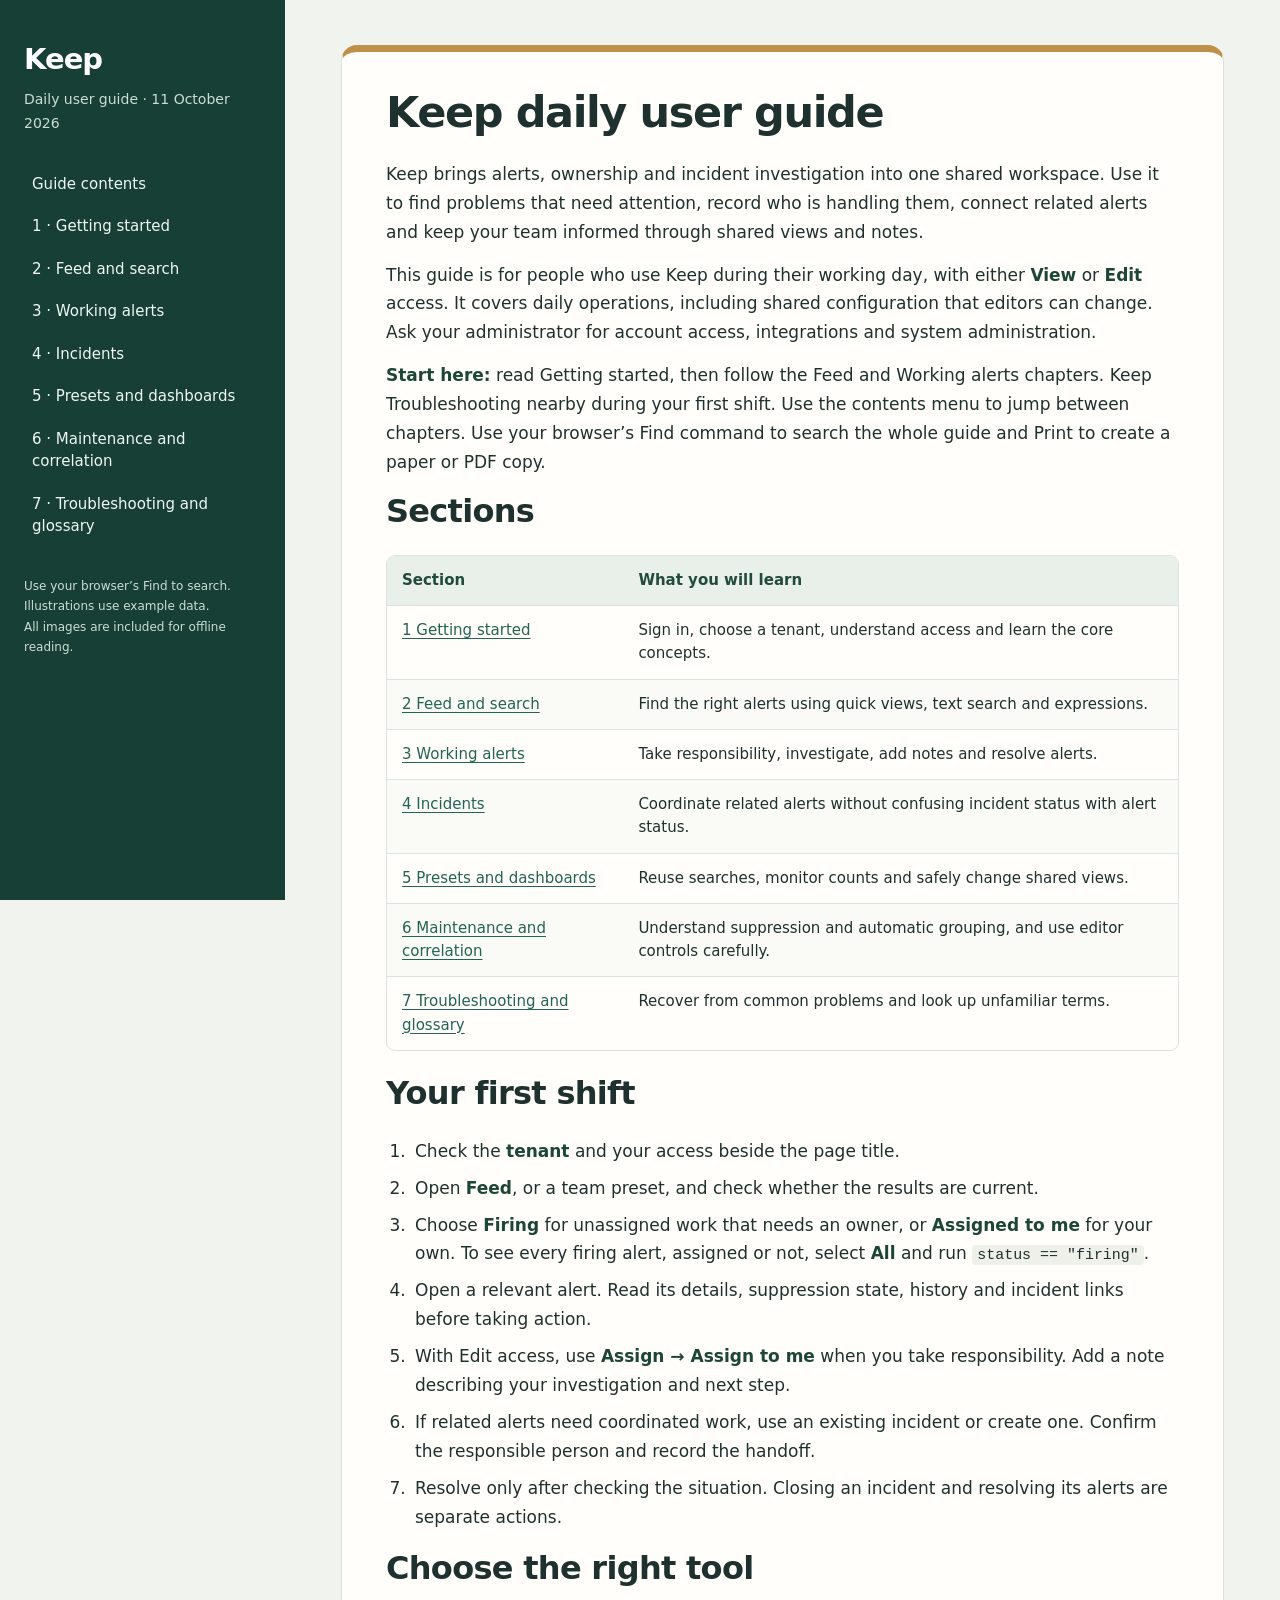
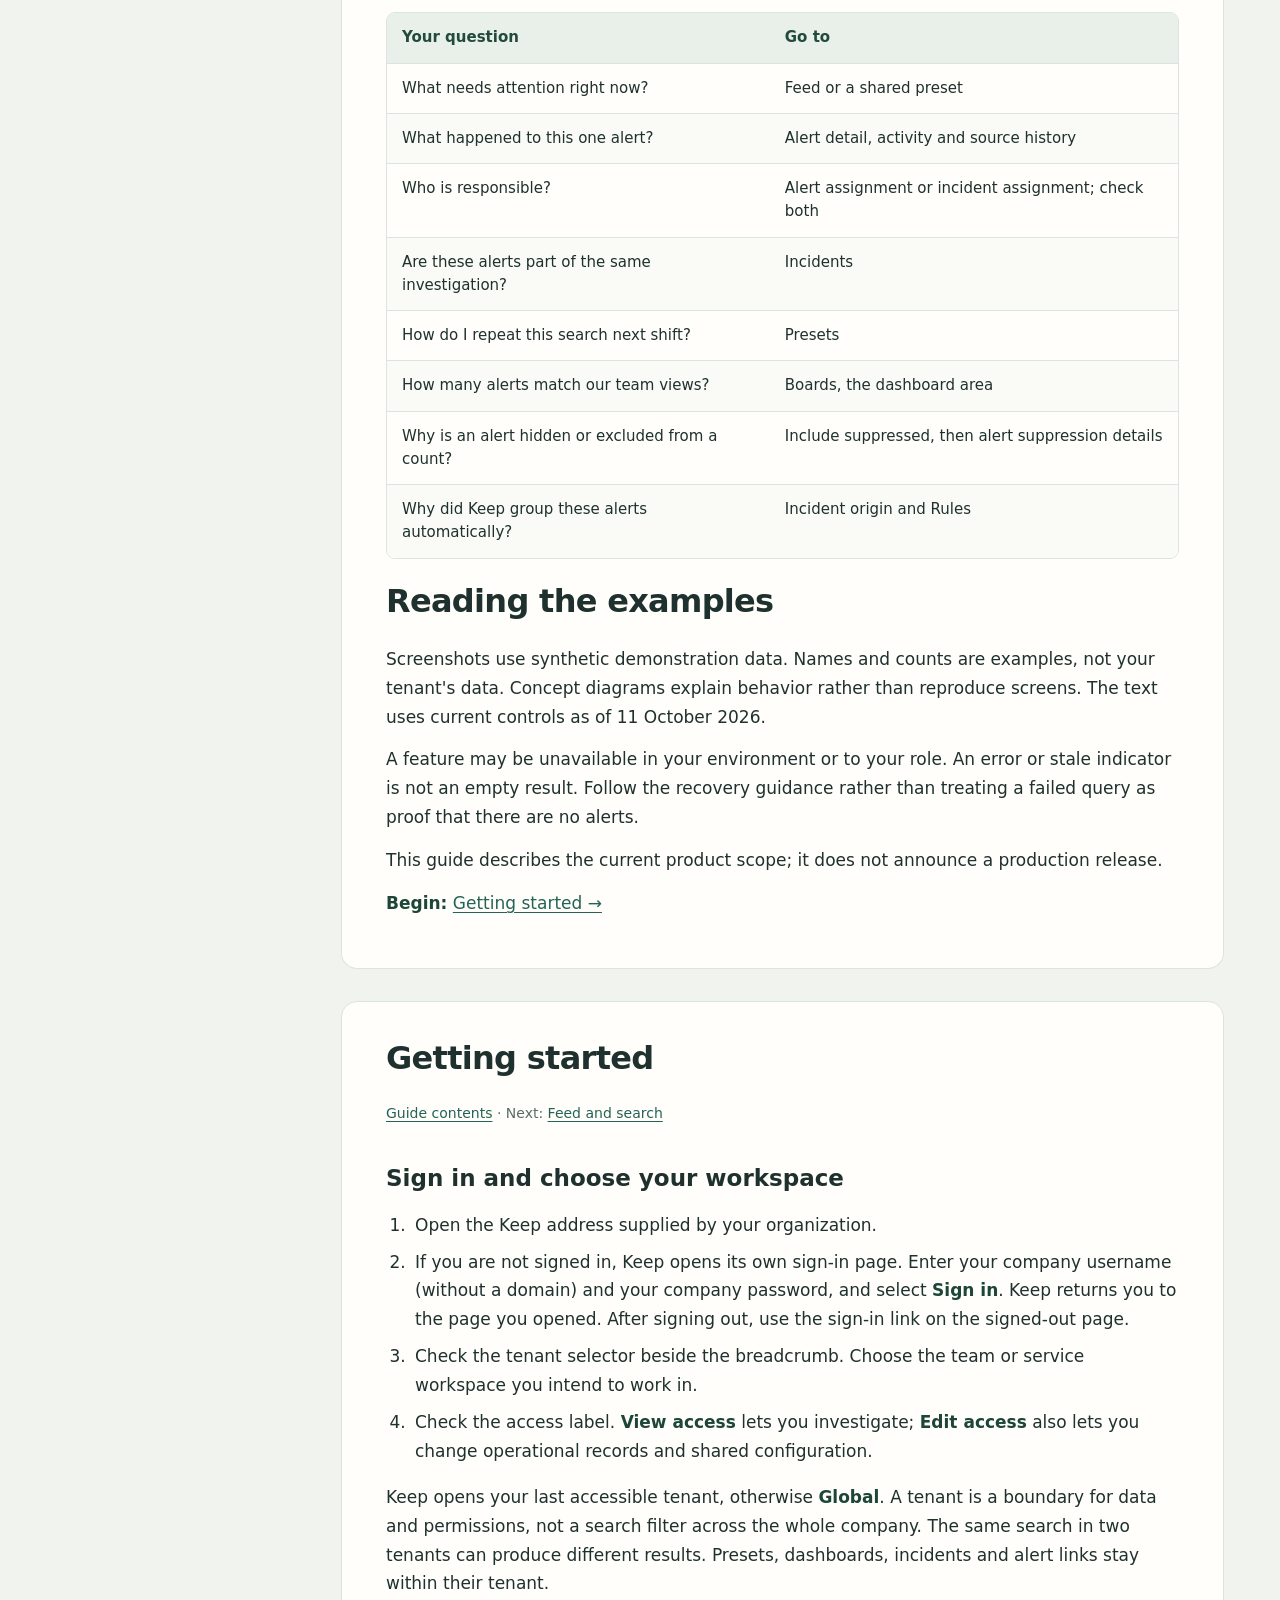
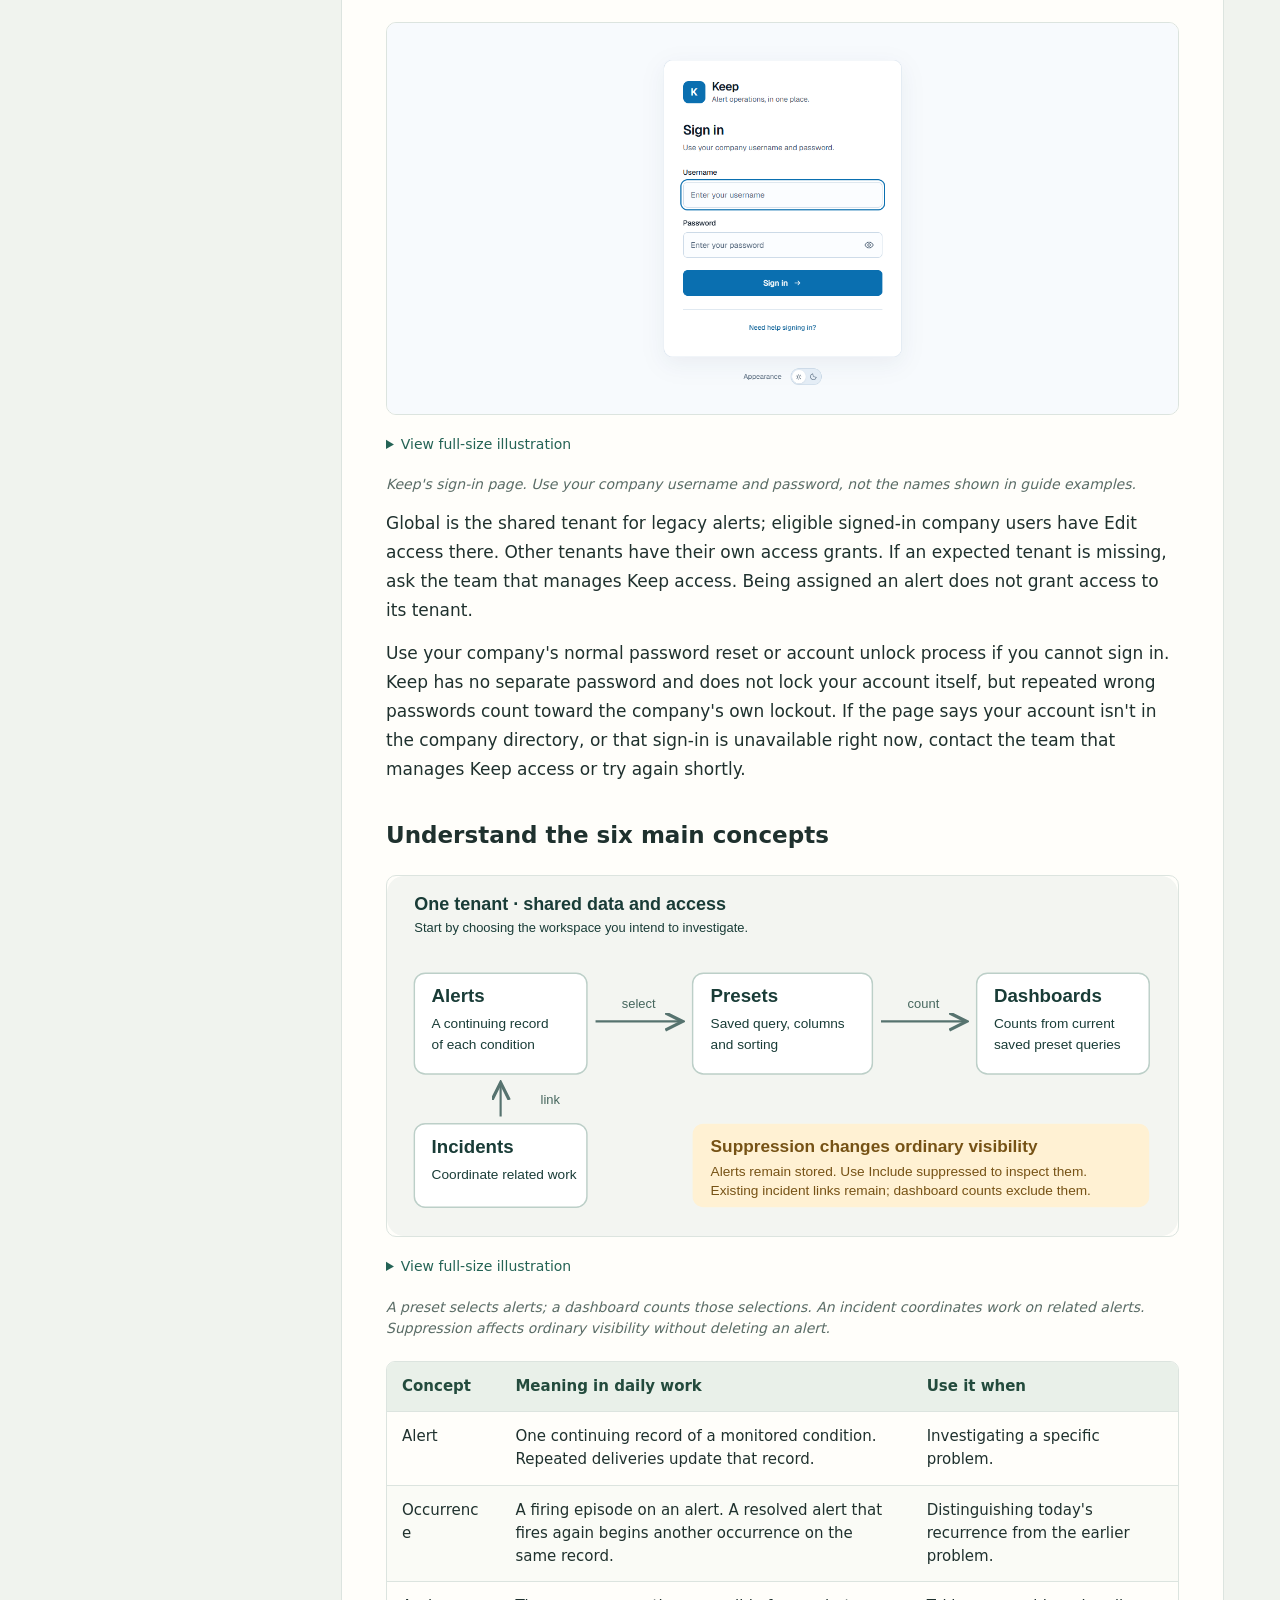
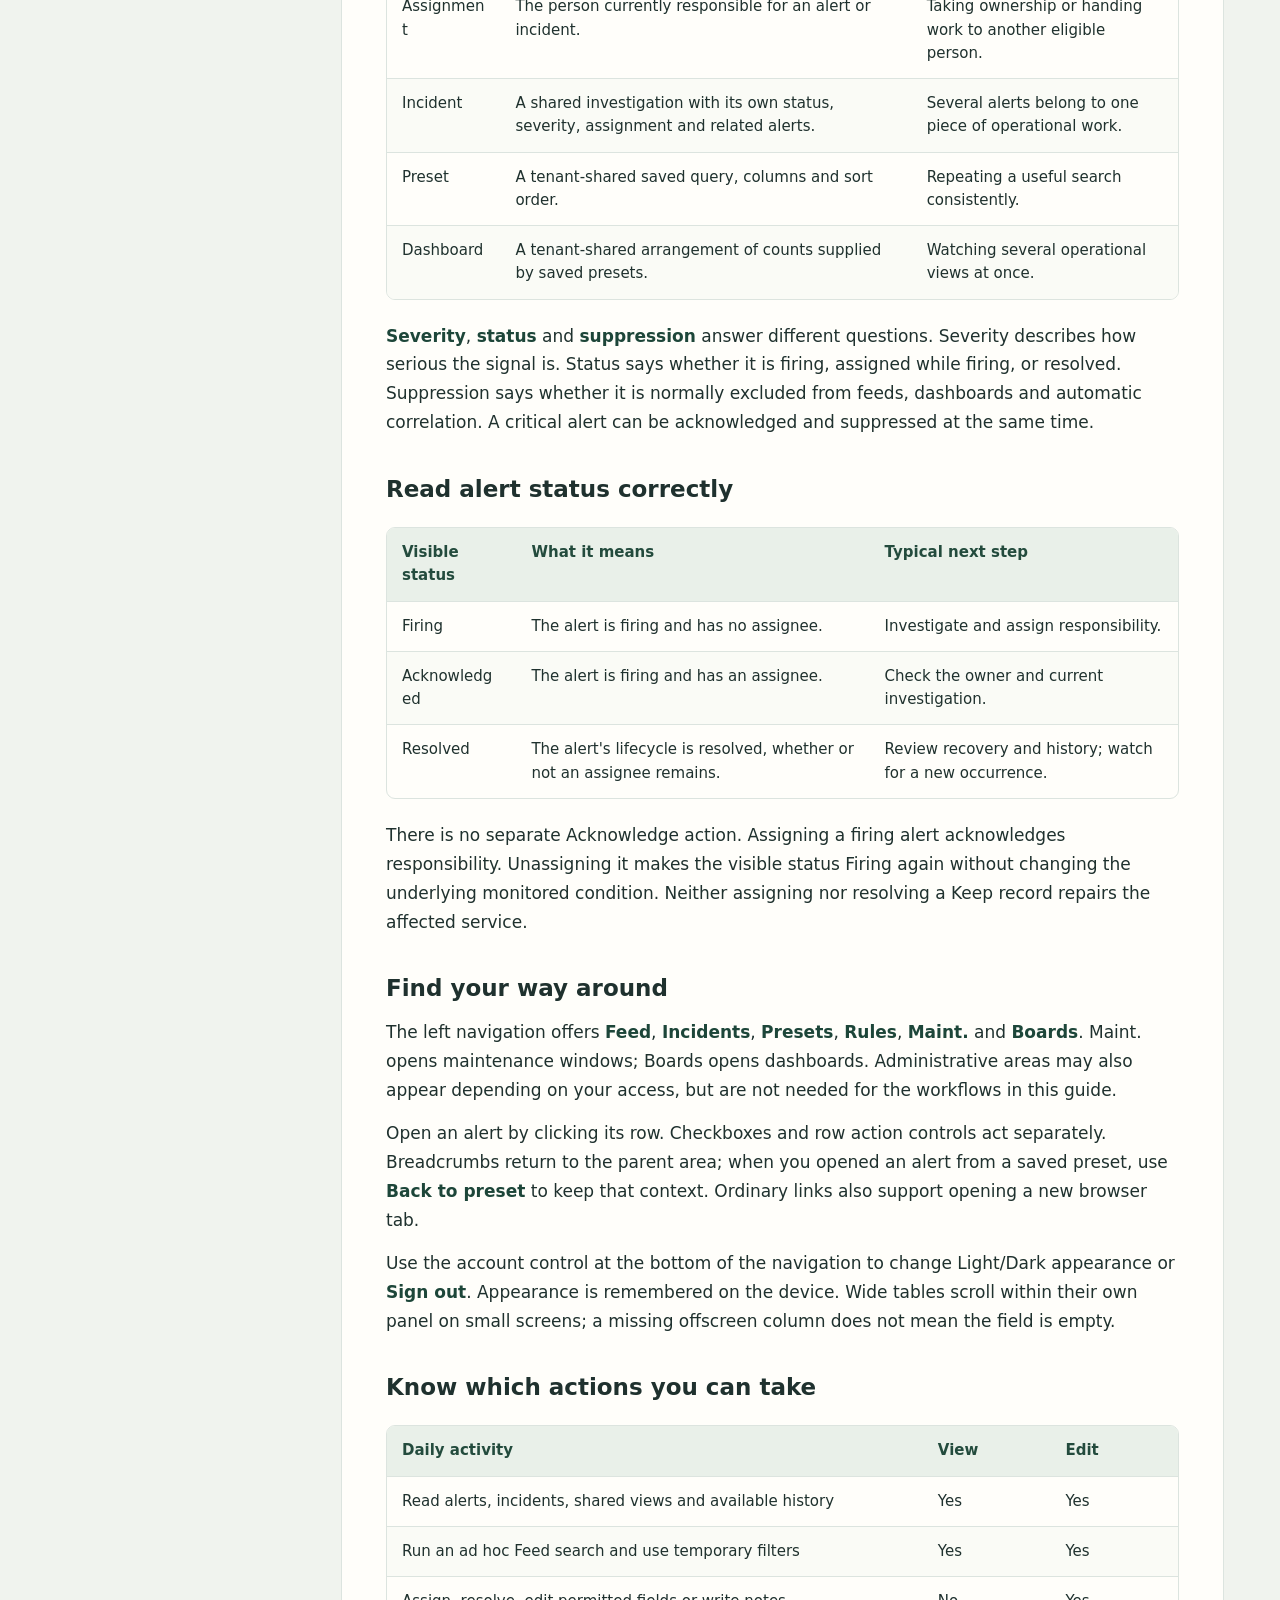
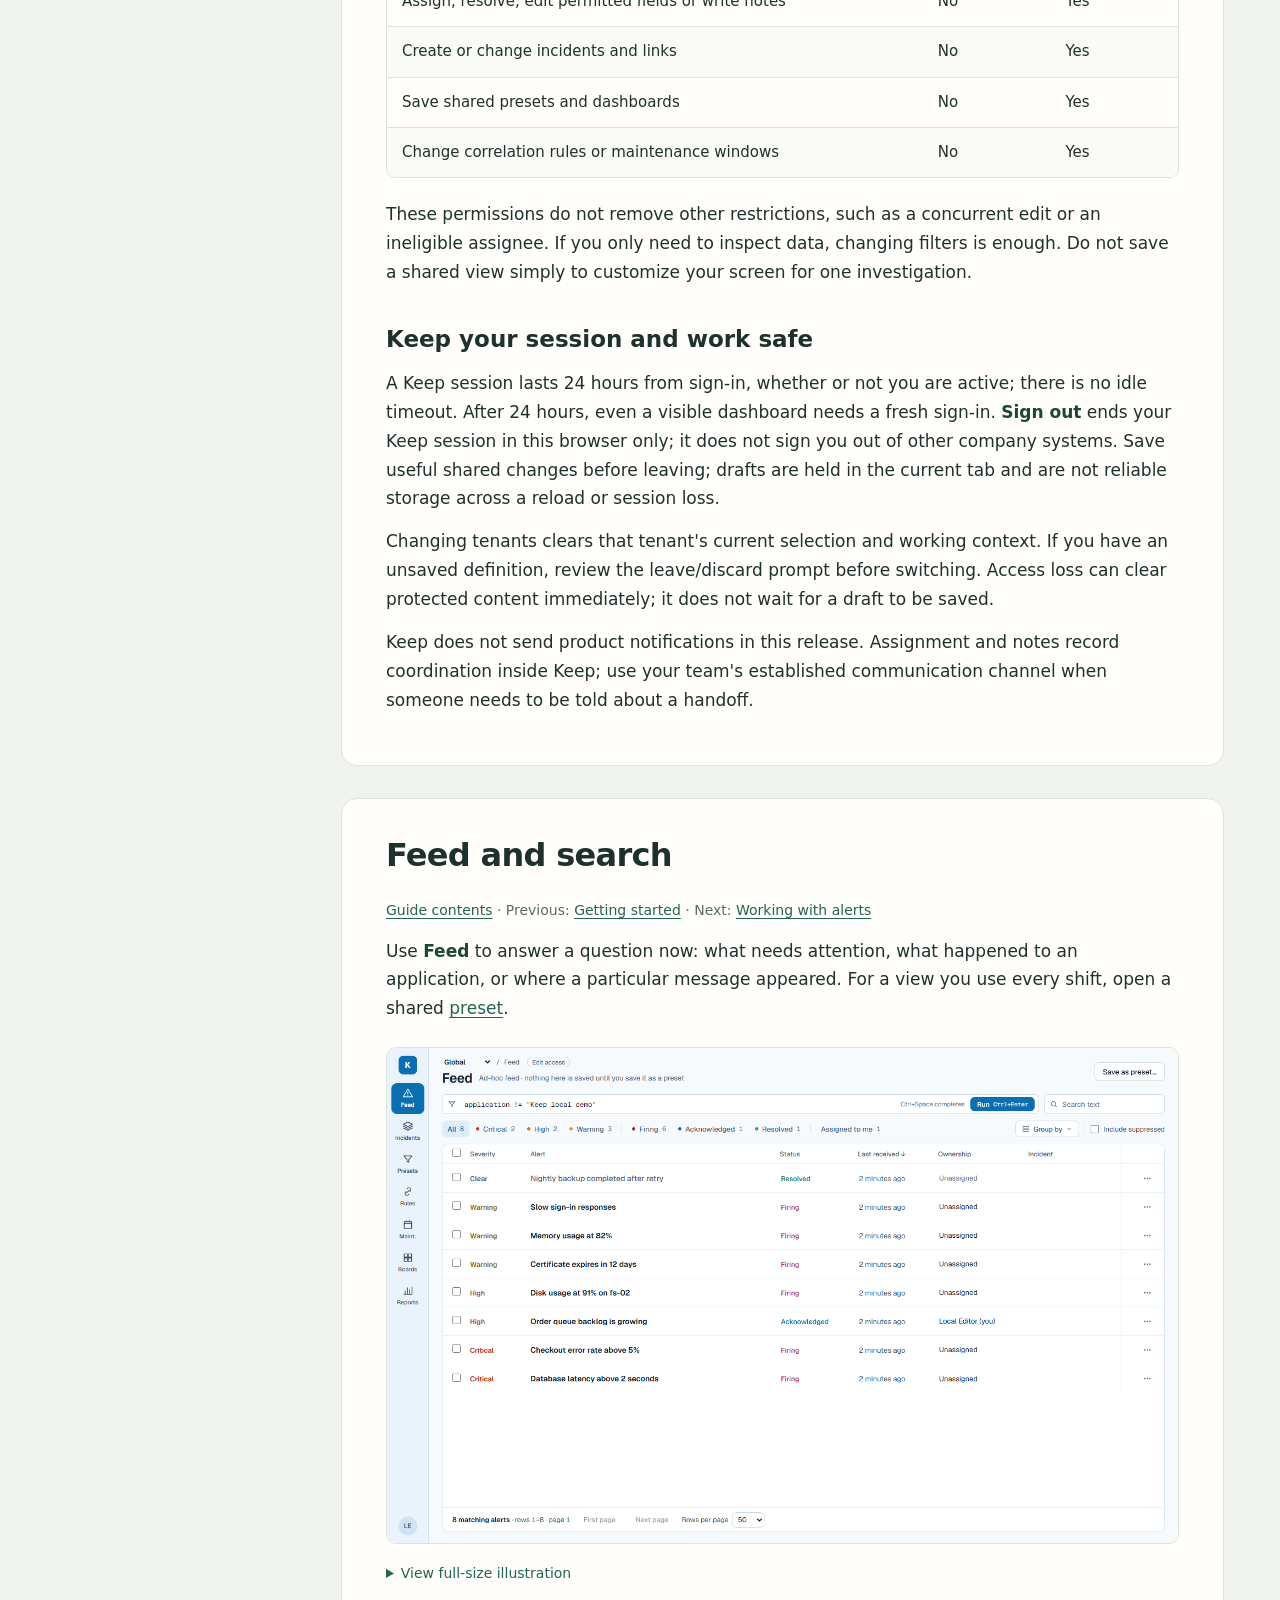
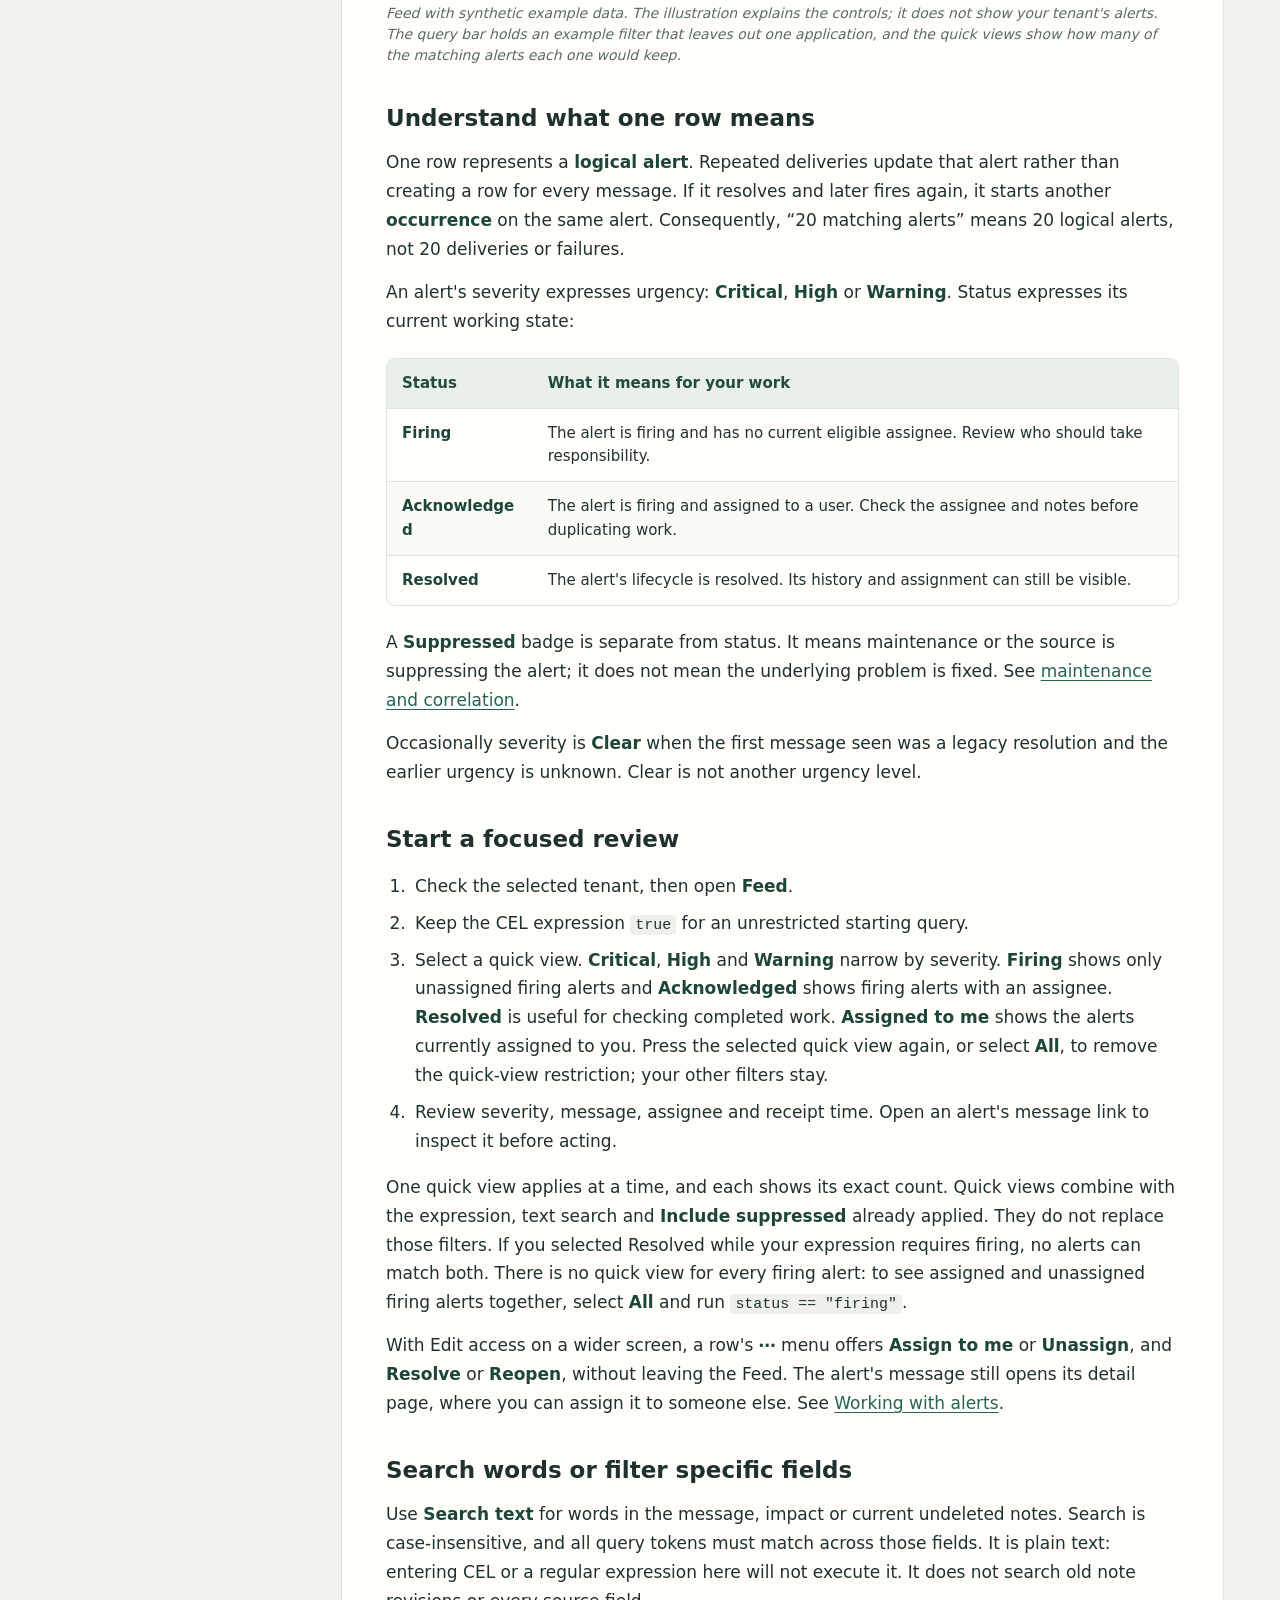
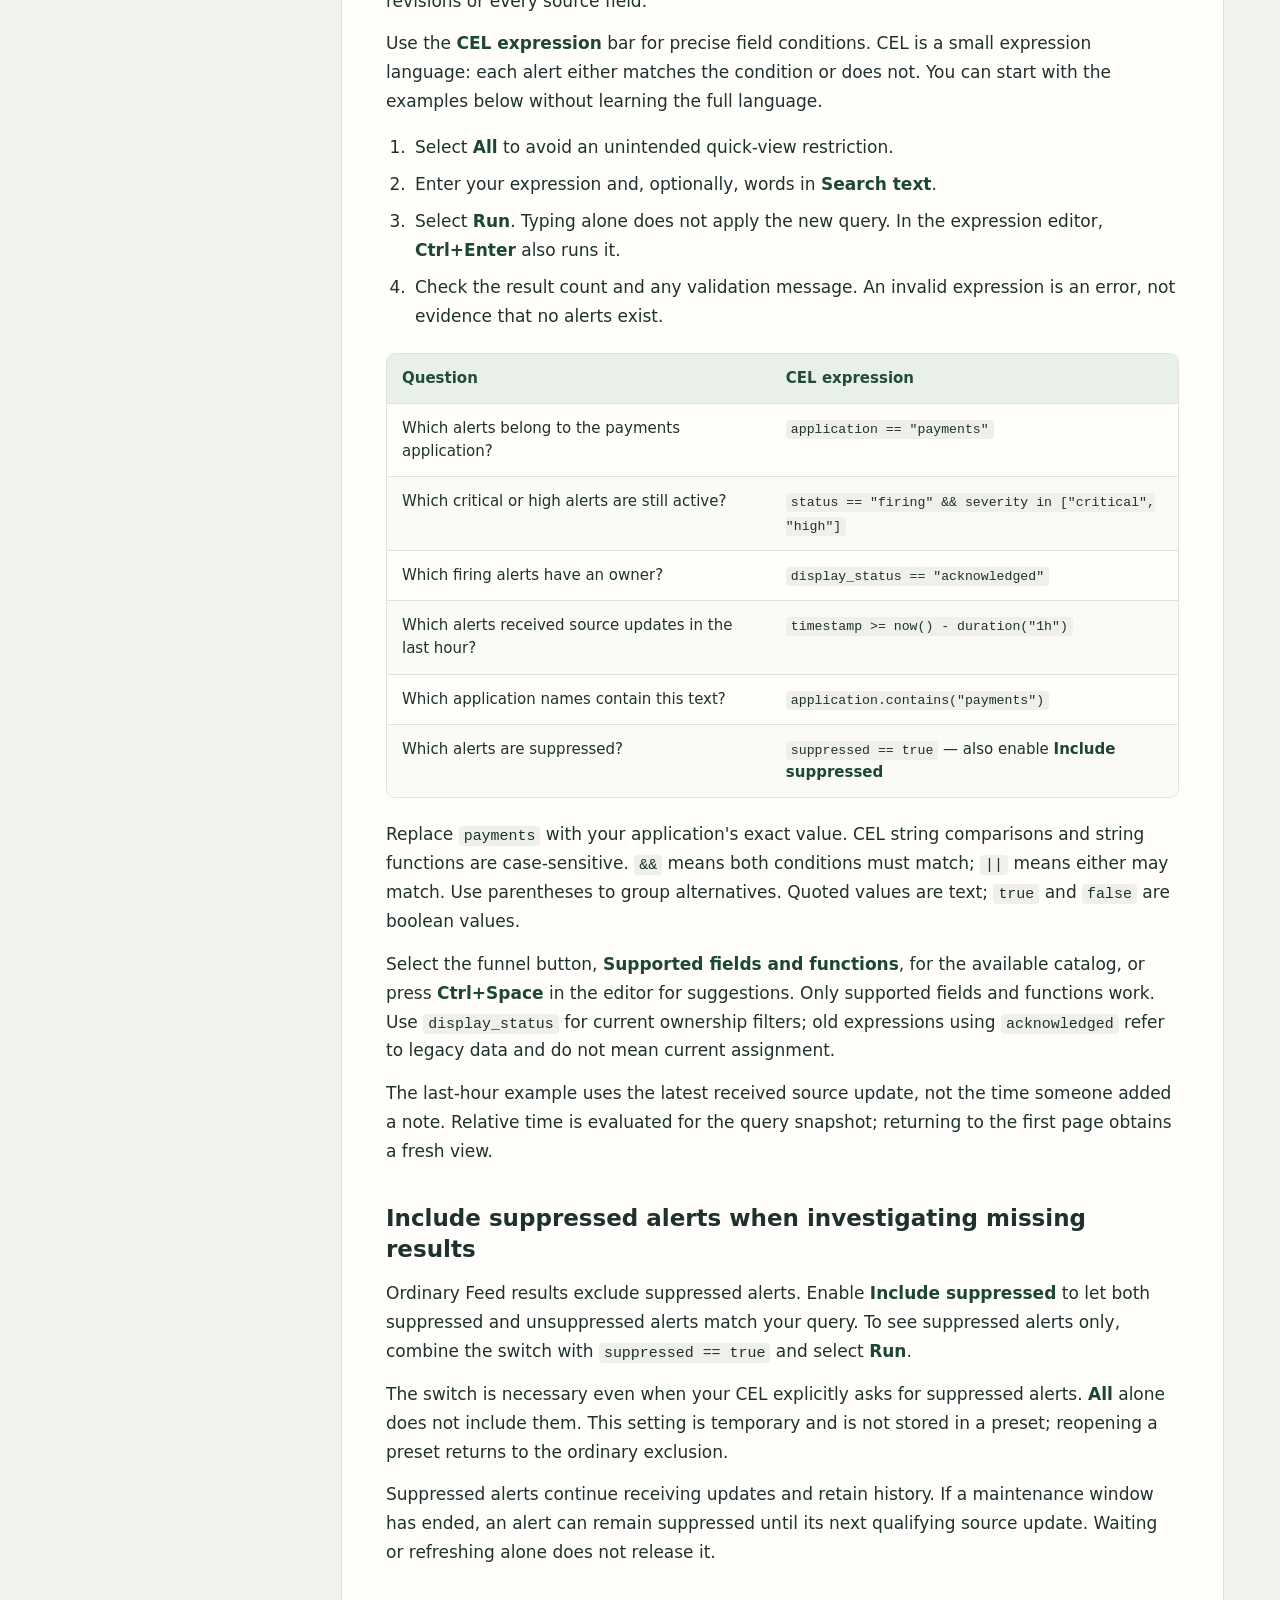
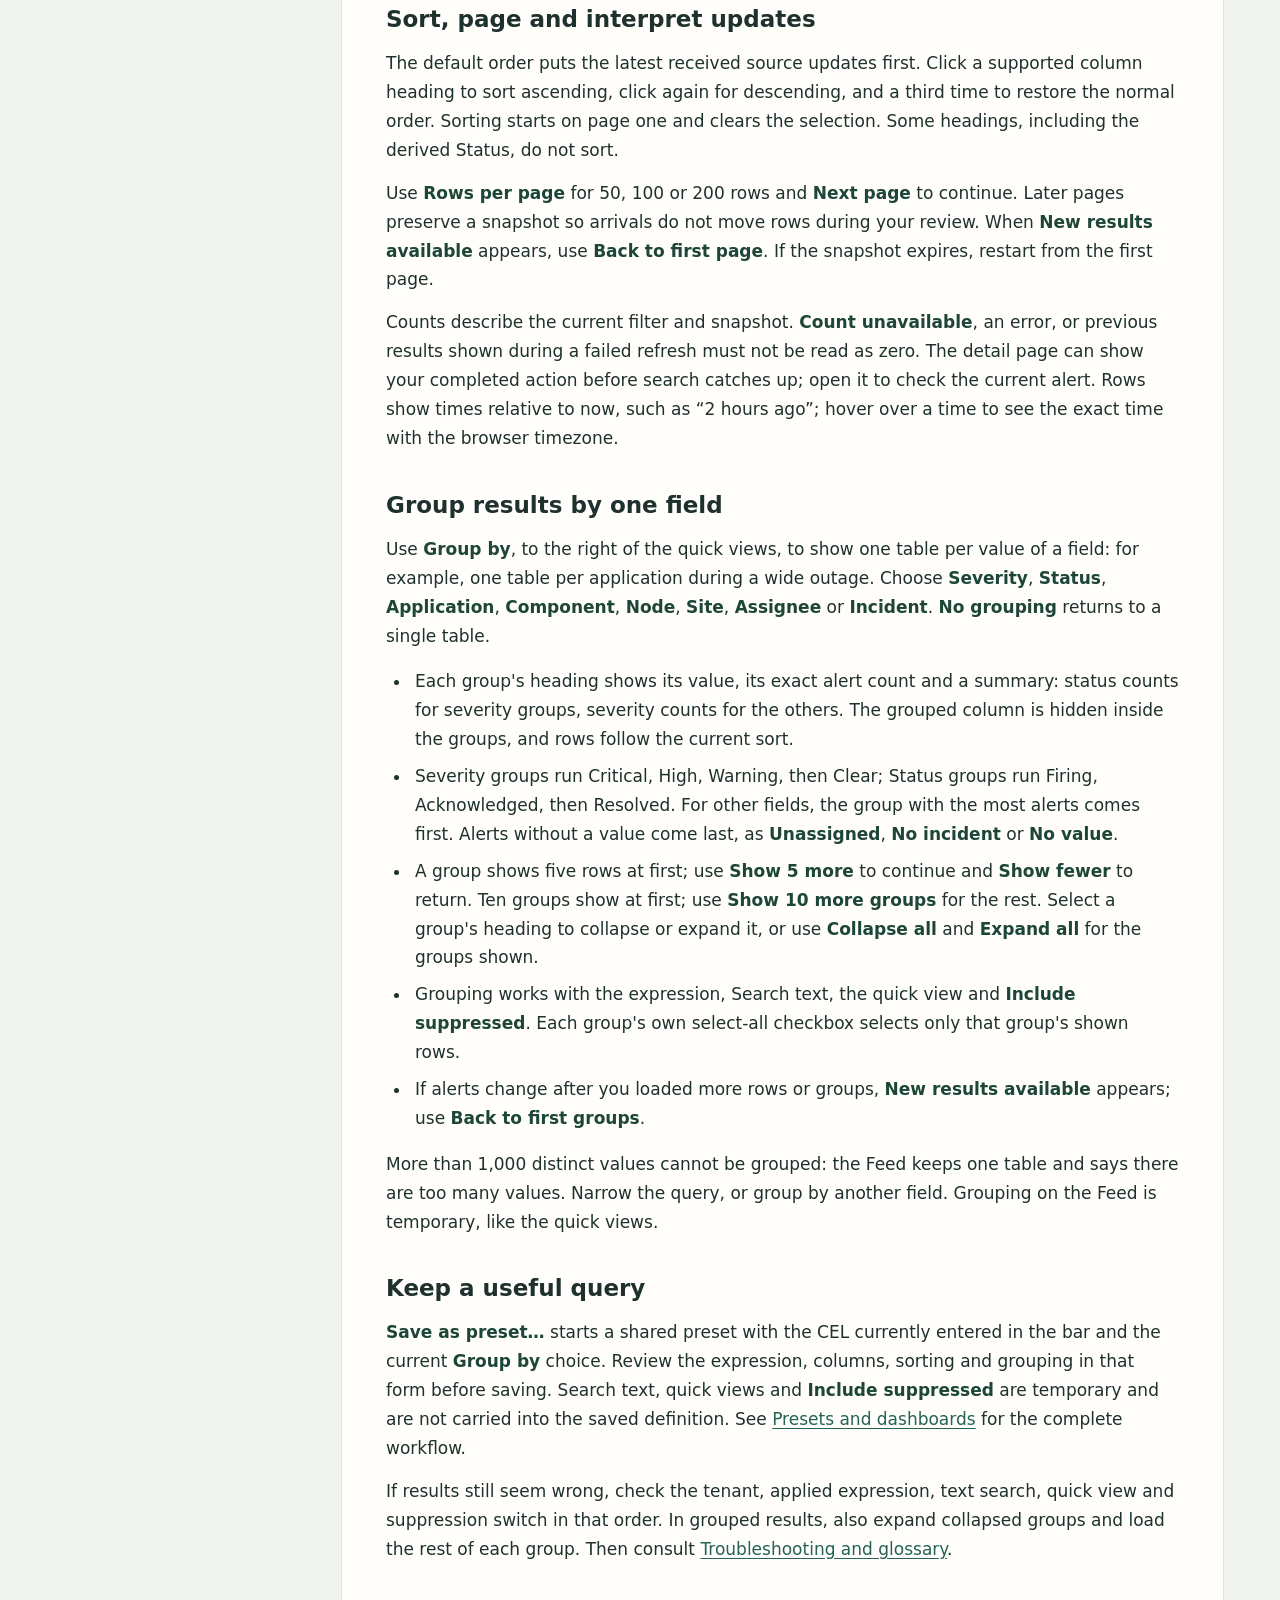
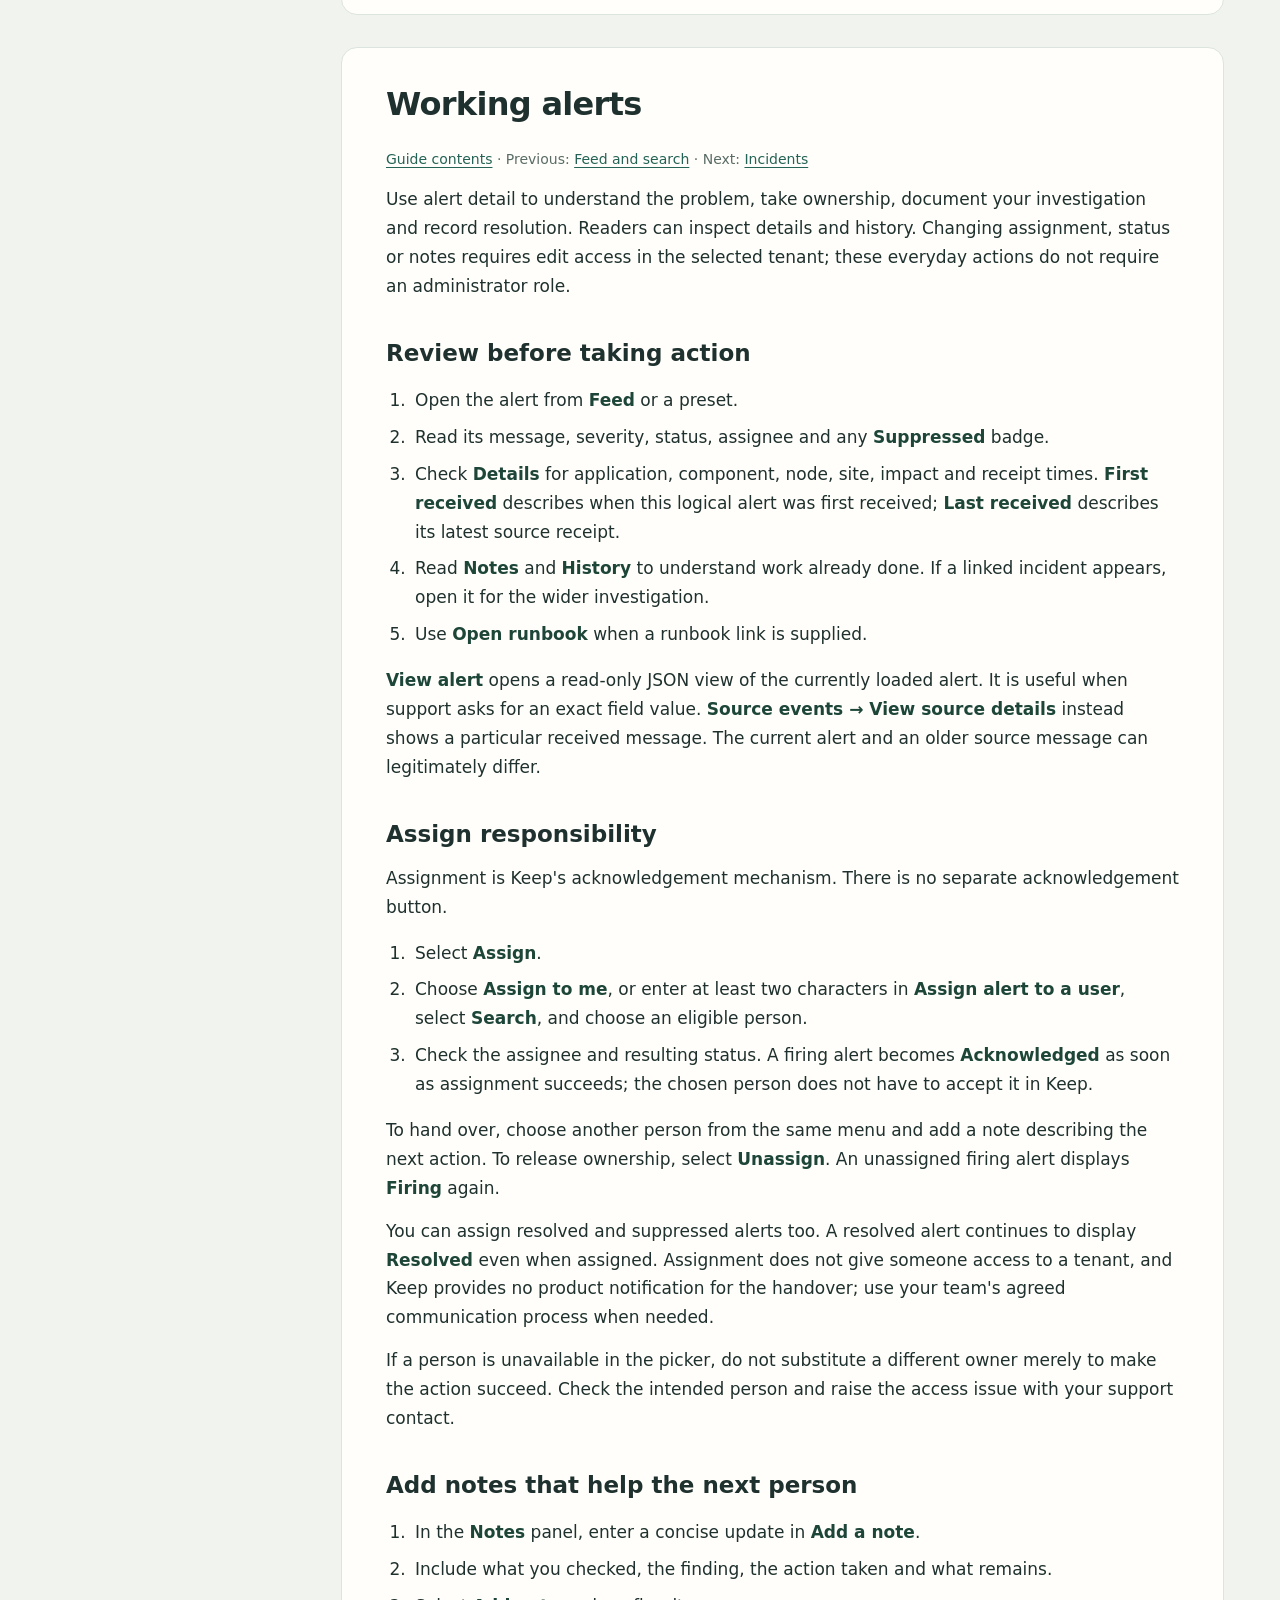
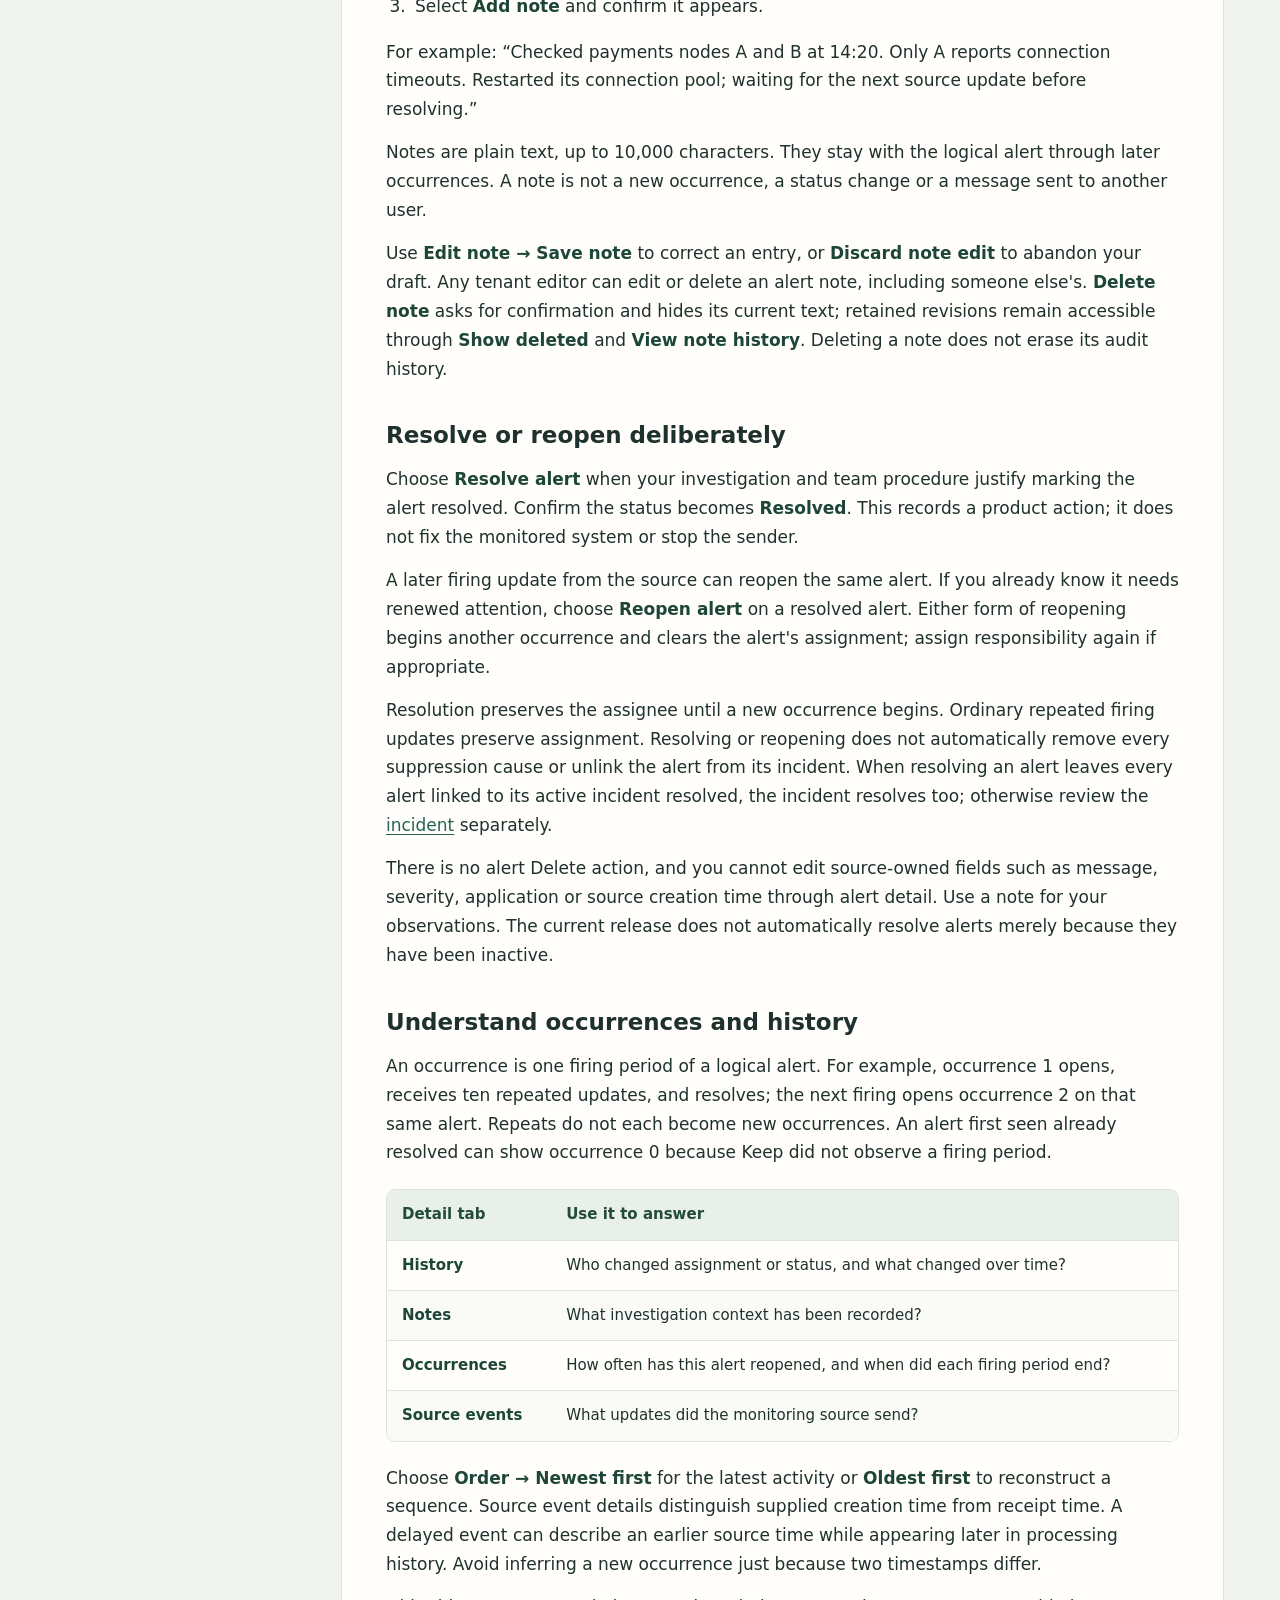
==== commit 2aa5dfdf: "REV-73: status evidence and the new sign-in screenshot Dated implementation-status entry for the REV" ====
--- a/docs/client-guide/index.html
+++ b/docs/client-guide/index.html
@@ -123,7 +123,7 @@
 <li>Check the access label. <strong>View access</strong> lets you investigate; <strong>Edit access</strong> also lets you change operational records and shared configuration.</li>
 </ol>
 <p>Keep opens your last accessible tenant, otherwise <strong>Global</strong>. A tenant is a boundary for data and permissions, not a search filter across the whole company. The same search in two tenants can produce different results. Presets, dashboards, incidents and alert links stay within their tenant.</p>
-<p><img src="[data-uri]" alt="Keep sign-in page with username, password, password visibility and Sign in controls"><details class="figure-detail"><summary>View full-size illustration</summary><div class="figure-scroll" tabindex="0"><img src="[data-uri]" alt="Keep sign-in page with username, password, password visibility and Sign in controls"></div></details></p>
+<p><img src="[data-uri]" alt="Keep sign-in page with username, password, password visibility and Sign in controls"><details class="figure-detail"><summary>View full-size illustration</summary><div class="figure-scroll" tabindex="0"><img src="[data-uri]" alt="Keep sign-in page with username, password, password visibility and Sign in controls"></div></details></p>
 <p><em>Keep&#39;s sign-in page. Use your company username and password, not the names shown in guide examples.</em></p>
 <p>Global is the shared tenant for legacy alerts; eligible signed-in company users have Edit access there. Other tenants have their own access grants. If an expected tenant is missing, ask the team that manages Keep access. Being assigned an alert does not grant access to its tenant.</p>
 <p>Use your company&#39;s normal password reset or account unlock process if you cannot sign in. Keep has no separate password and does not lock your account itself, but repeated wrong passwords count toward the company&#39;s own lockout. If the page says your account isn&#39;t in the company directory, or that sign-in is unavailable right now, contact the team that manages Keep access or try again shortly.</p>
